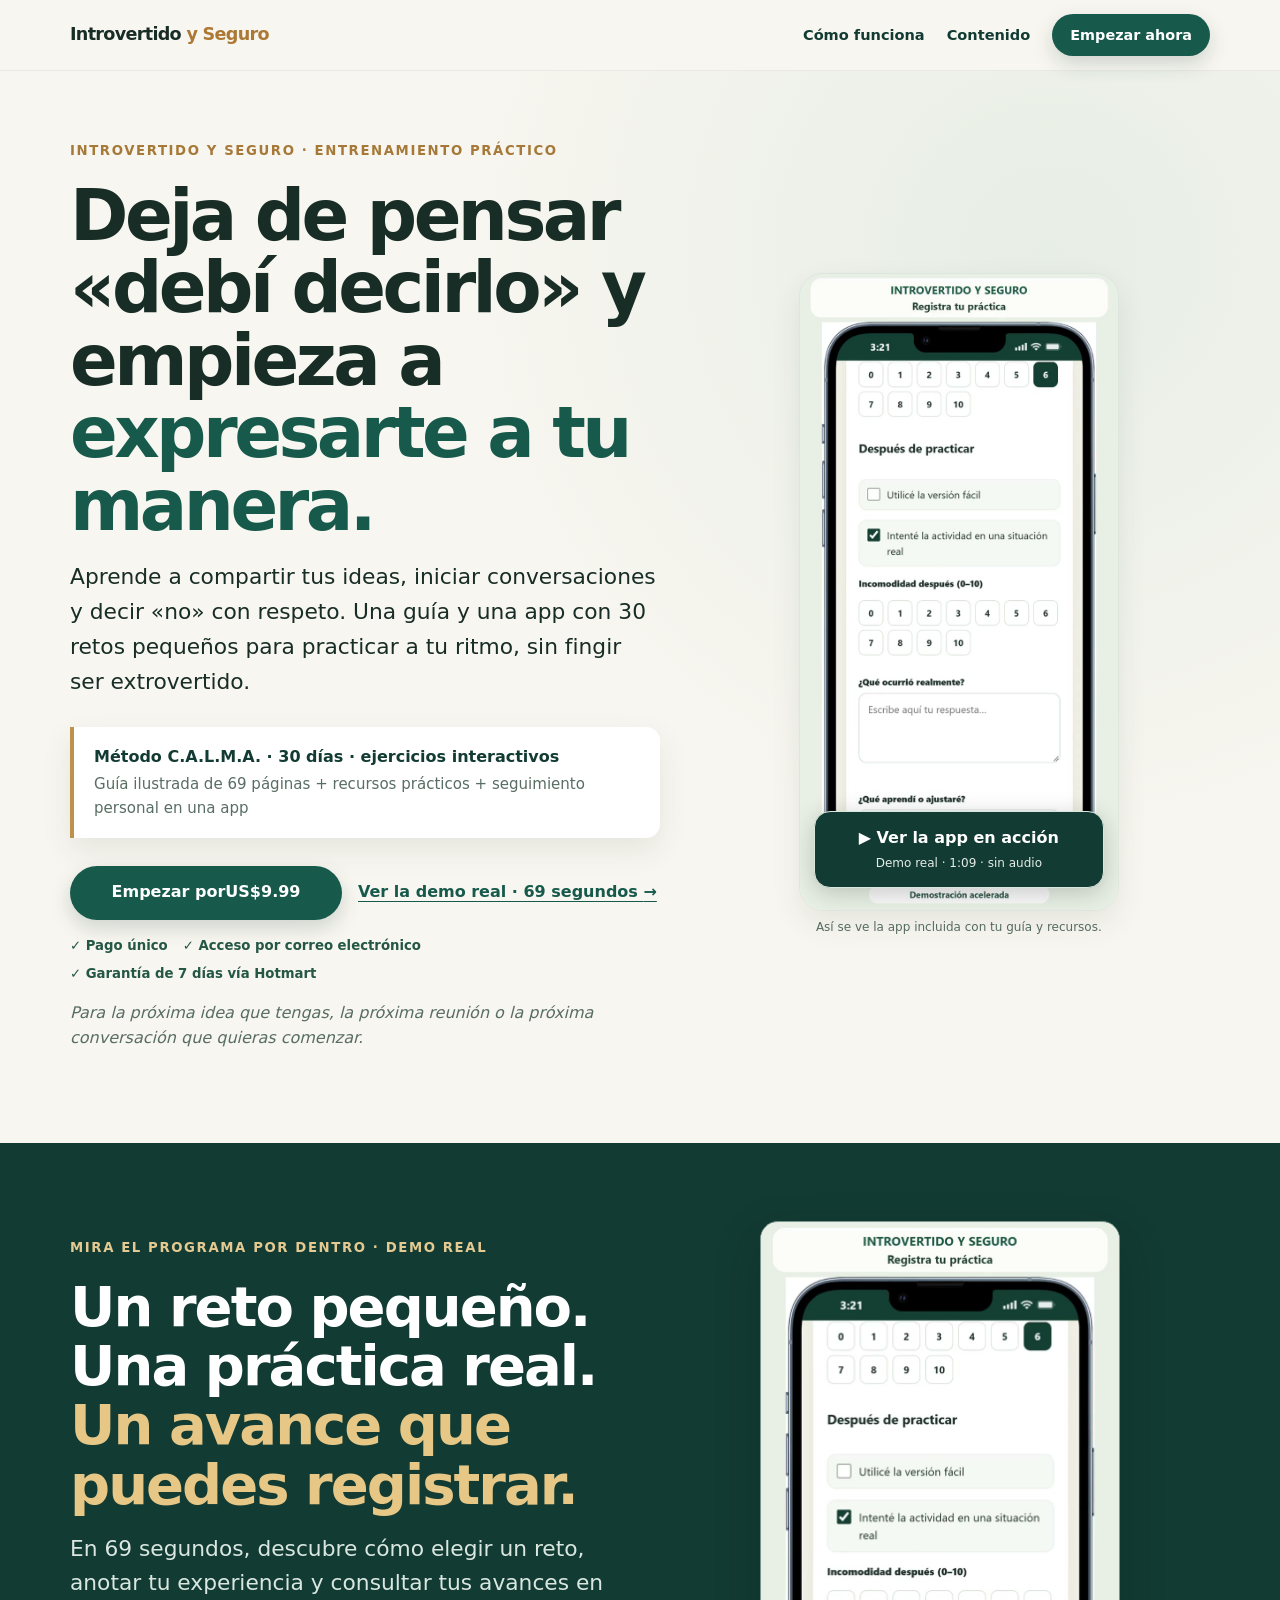
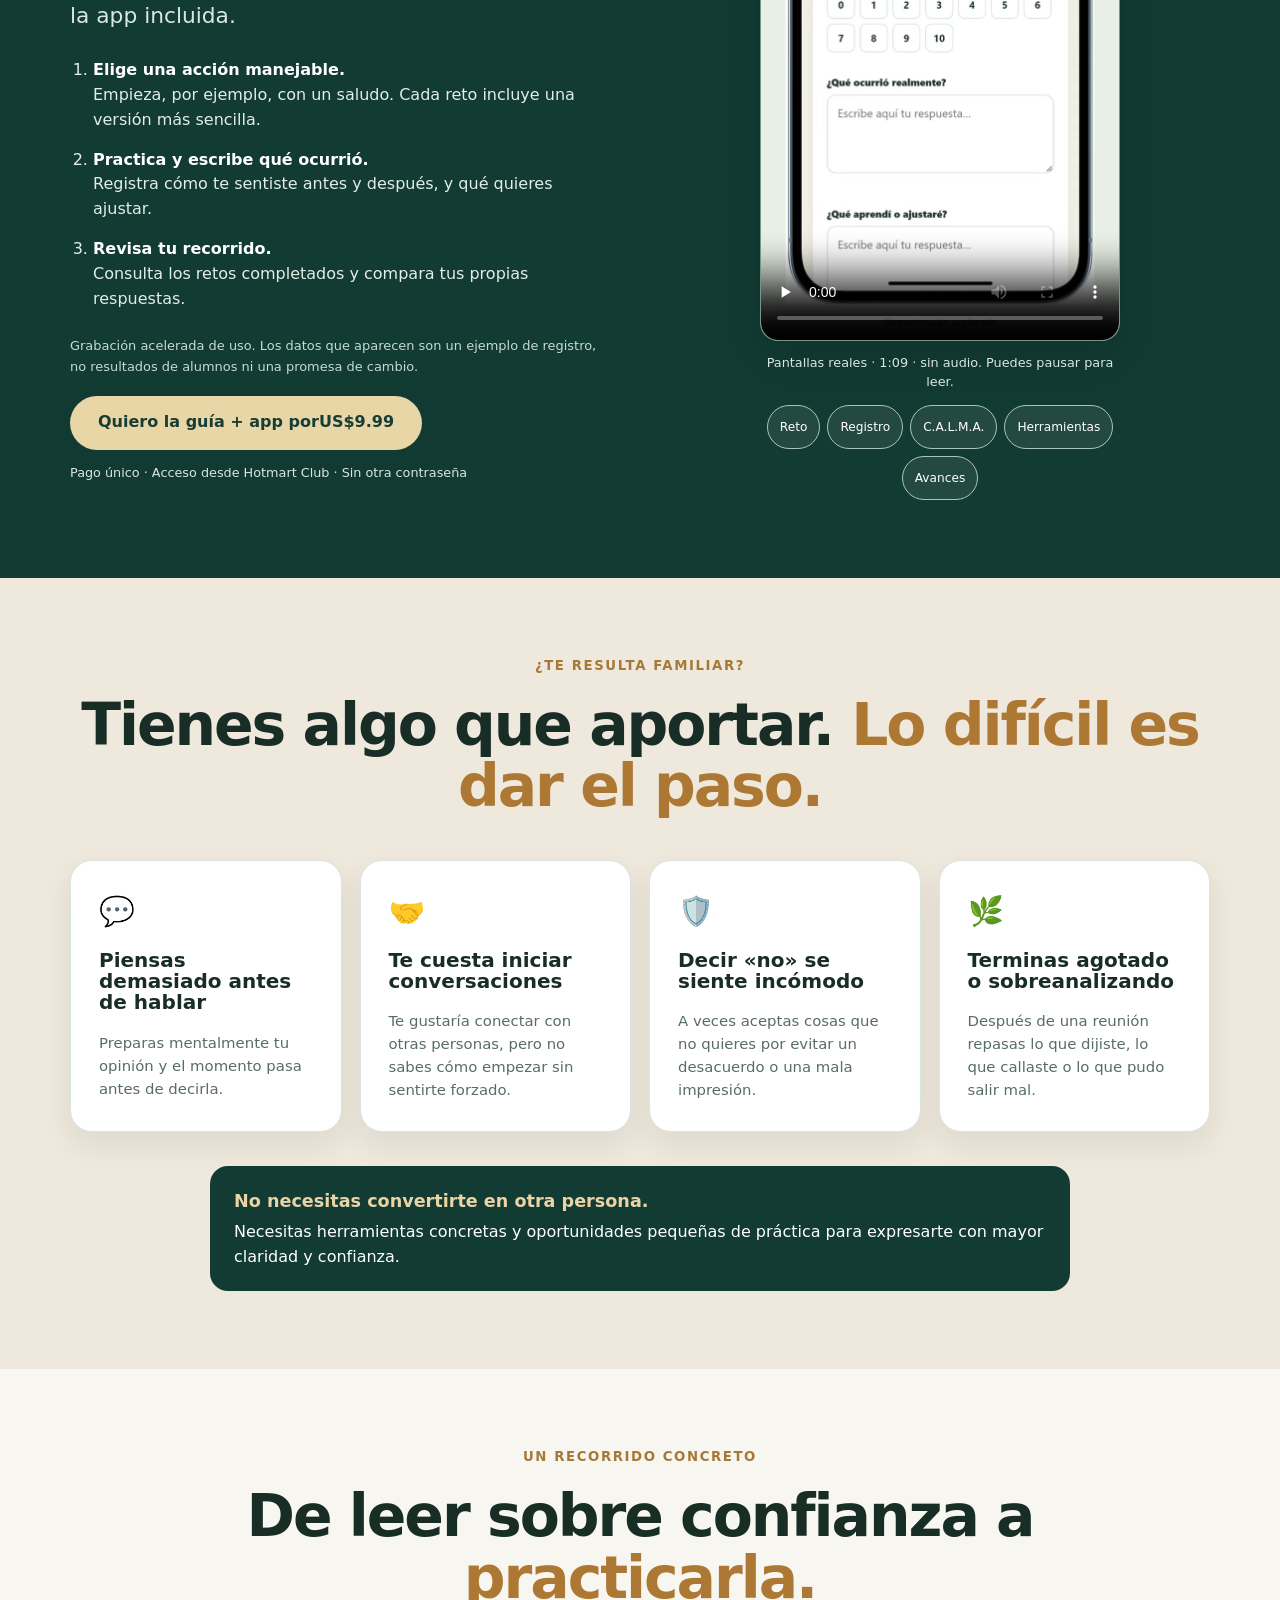
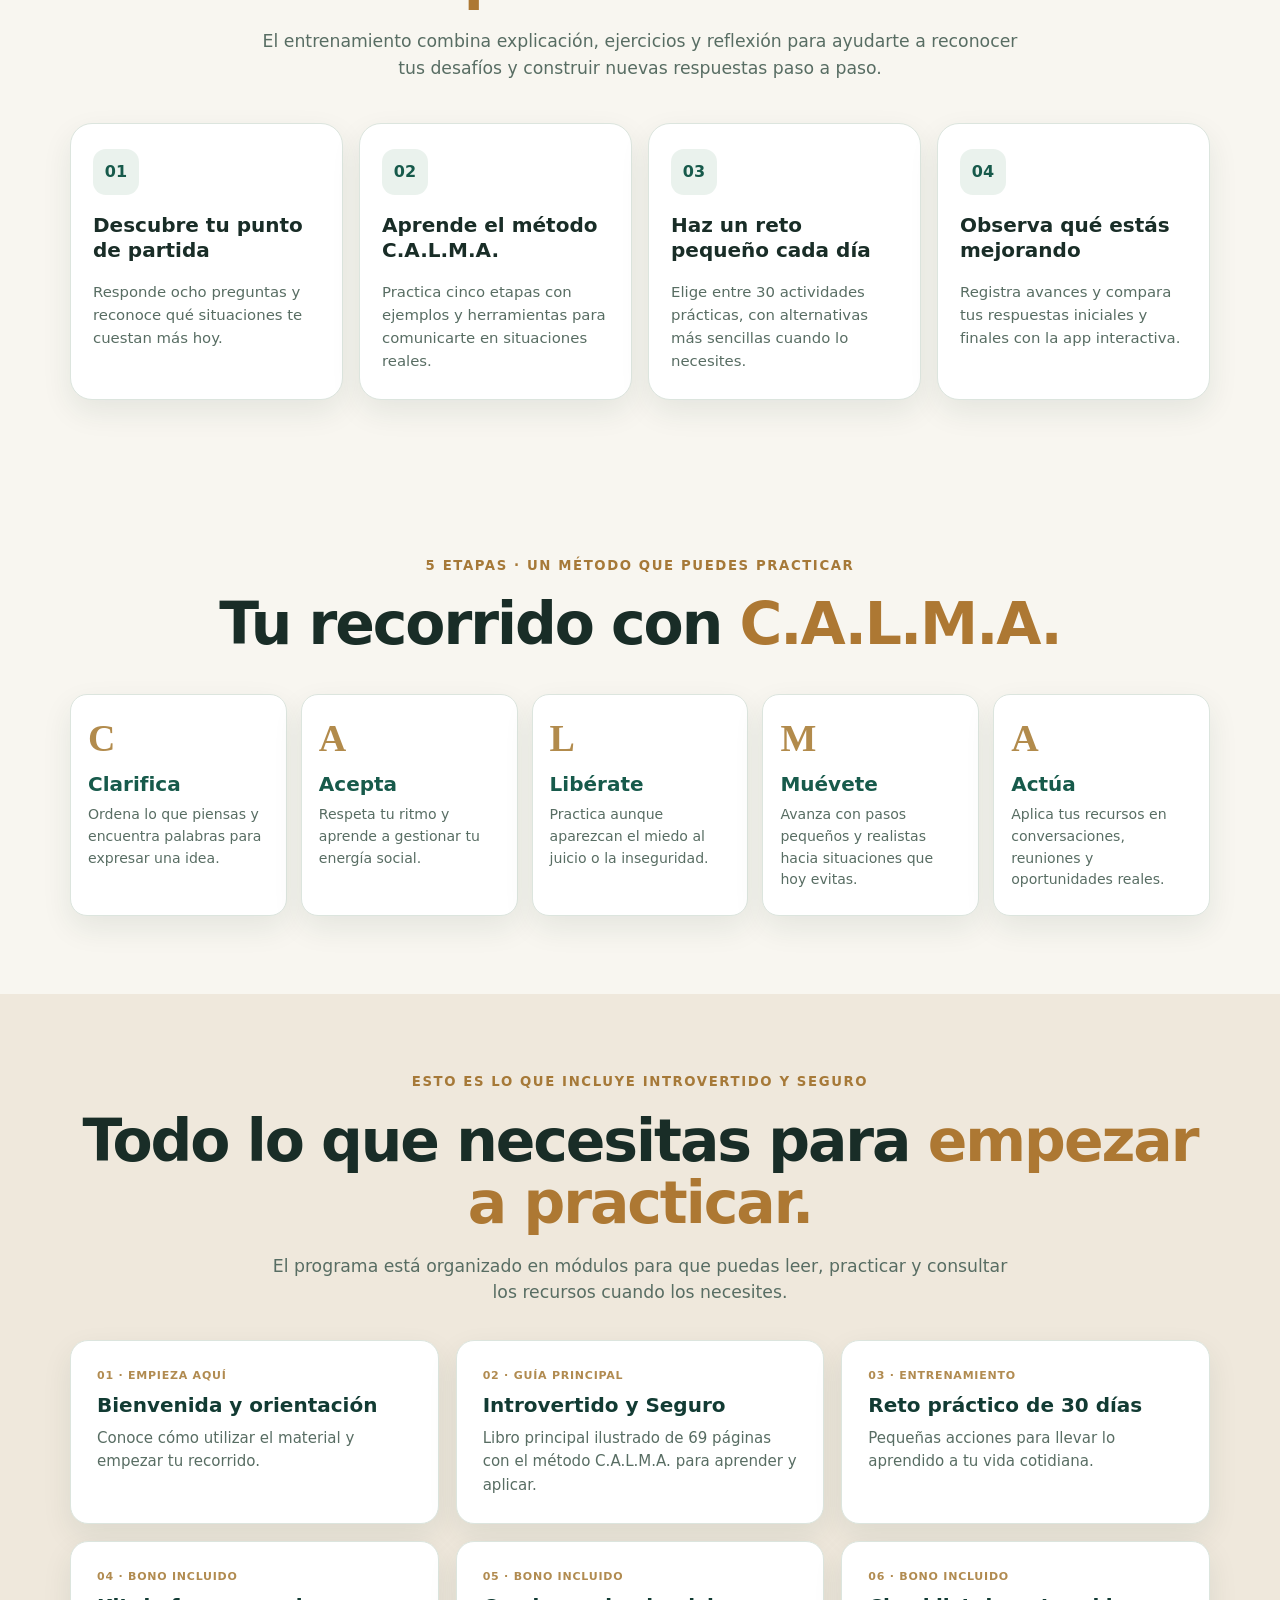
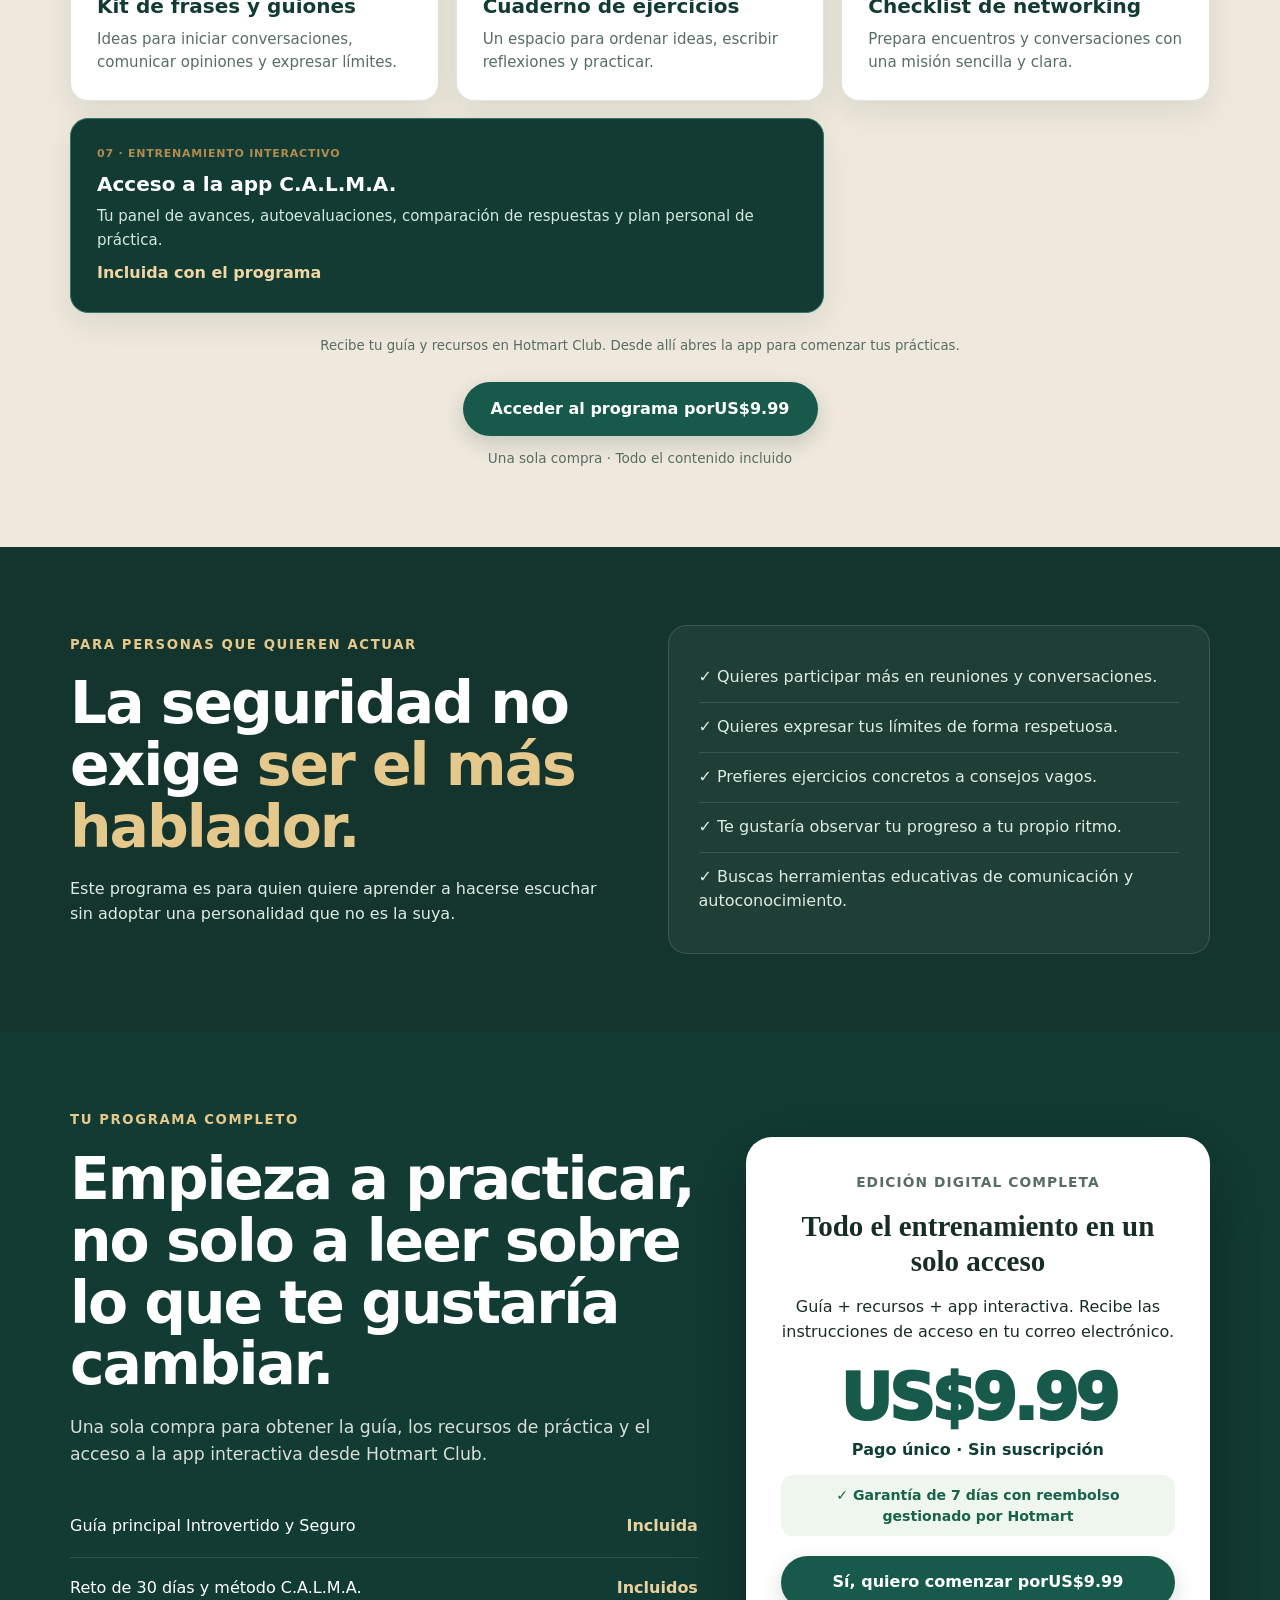
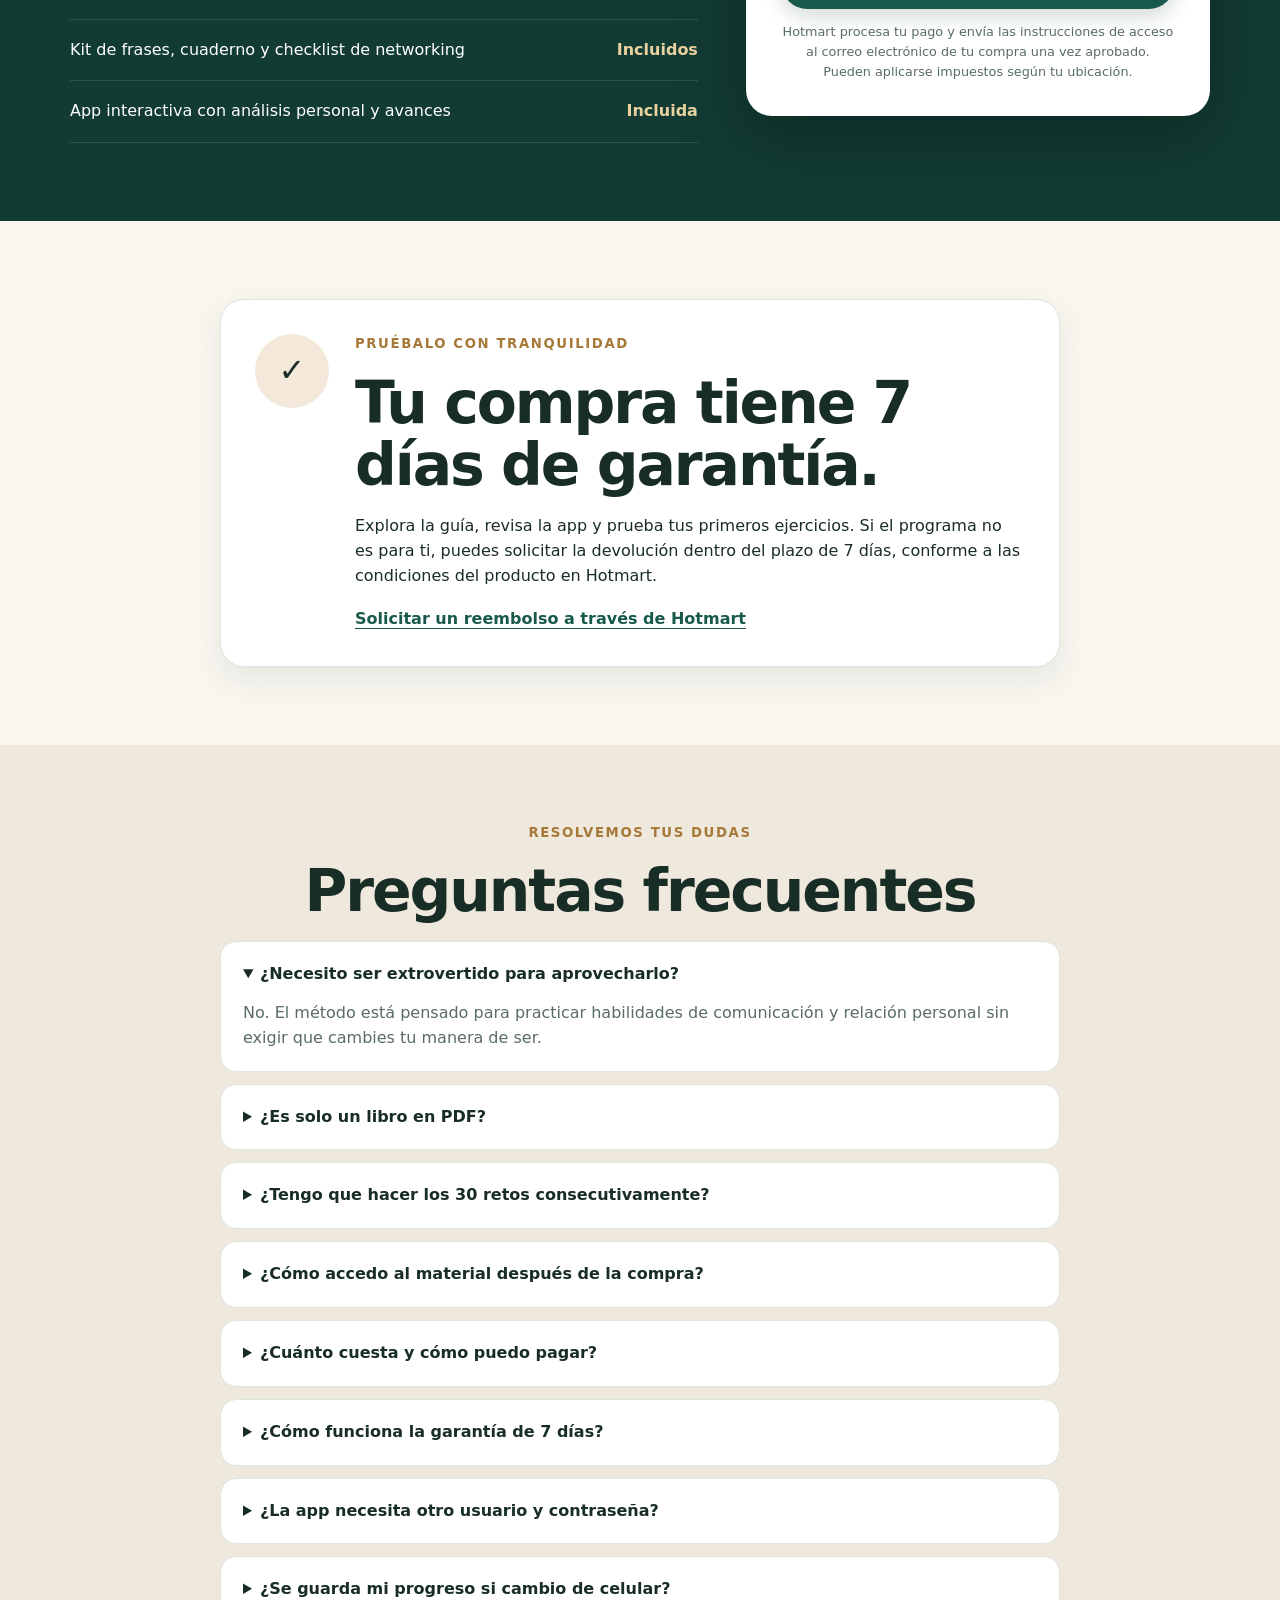
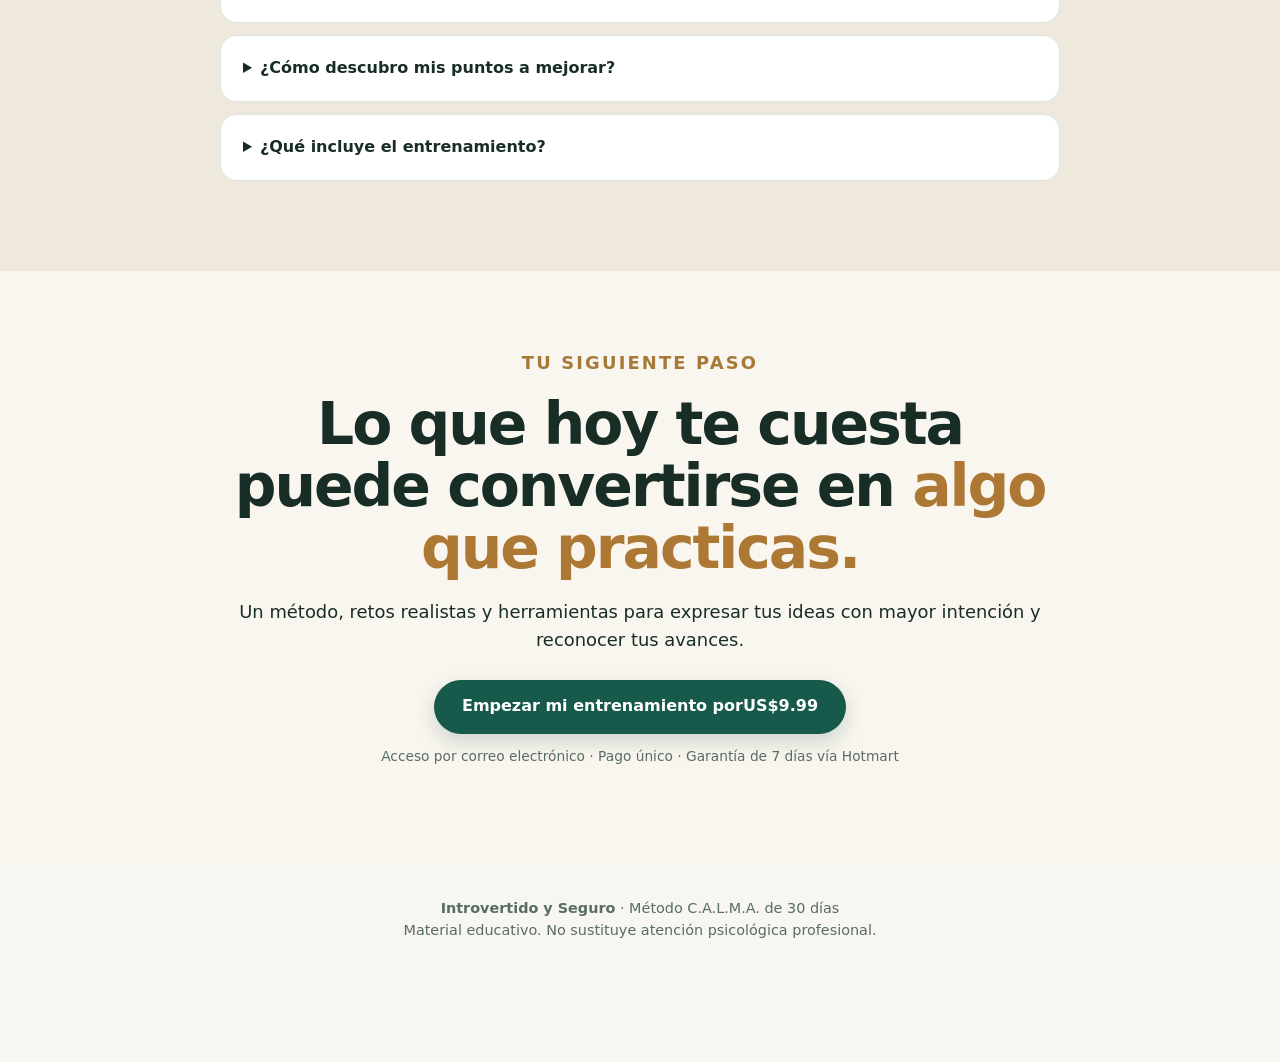
==== index.html @ 78a434de "feat: display localized indicative prices across offer and mobile CTAs" ====
<!doctype html>
<html lang="es">
<head>
  <meta charset="utf-8">
  <meta name="viewport" content="width=device-width, initial-scale=1">
  <meta name="theme-color" content="#123b33">
  <meta name="description" content="Introvertido y Seguro: Método C.A.L.M.A. de 30 días. Aprende a expresar tus ideas, poner límites y conectar a tu manera con guía, ejercicios y entrenamiento interactivo.">
  <meta property="og:type" content="website">
  <meta property="og:title" content="Introvertido y Seguro | Método C.A.L.M.A. de 30 Días">
  <meta property="og:description" content="30 días de pequeñas prácticas, una guía completa y una app para descubrir qué mejorar y seguir tus avances.">
  <title>Introvertido y Seguro | Método C.A.L.M.A. de 30 Días</title>
  <link rel="stylesheet" href="styles.css?v=demo-20261104">
</head>
<body>
  <header class="site-header">
    <div class="container header-inner">
      <a class="brand" href="#top" aria-label="Introvertido y Seguro, inicio">Introvertido <span>y Seguro</span></a>
      <nav class="header-links" aria-label="Navegación principal">
        <a class="nav-link" href="#como-funciona">Cómo funciona</a>
        <a class="nav-link" href="#contenido">Contenido</a>
        <a class="btn btn-small btn-hotmart" data-hotmart href="https://pay.hotmart.com/F108322703A?checkoutMode=10">Empezar ahora</a>
      </nav>
    </div>
  </header>

  <main id="top">
    <section class="hero section">
      <div class="container hero-grid">
        <div class="hero-copy">
          <p class="eyebrow">INTROVERTIDO Y SEGURO · ENTRENAMIENTO PRÁCTICO</p>
          <h1>Deja de pensar <em>«debí decirlo»</em> y empieza a <span>expresarte a tu manera.</span></h1>
          <p class="lead">Aprende a compartir tus ideas, iniciar conversaciones y decir «no» con respeto. Una guía y una app con 30 retos pequeños para practicar a tu ritmo, sin fingir ser extrovertido.</p>
          <div class="hero-proof" aria-label="Lo que incluye el entrenamiento">
            <strong>Método C.A.L.M.A. · 30 días · ejercicios interactivos</strong>
            <span>Guía ilustrada de 69 páginas + recursos prácticos + seguimiento personal en una app</span>
          </div>
          <div class="hero-cta-row">
            <a class="btn btn-hotmart" data-hotmart href="https://pay.hotmart.com/F108322703A?checkoutMode=10">Empezar por <span data-local-price>US$9.99</span></a>
            <a class="text-link" href="#app-interactiva">Ver la demo real · 69 segundos <span aria-hidden="true">→</span></a>
          </div>
          <div class="hero-trust" aria-label="Información de compra"><span>✓ Pago único</span><span>✓ Acceso por correo electrónico</span><span>✓ Garantía de 7 días vía Hotmart</span></div>
          <p class="microcopy">Para la próxima idea que tengas, la próxima reunión o la próxima conversación que quieras comenzar.</p>
        </div>
        <div class="hero-product">
          <a class="demo-cover" href="#app-interactiva" aria-label="Ver la demostración real de la app, 69 segundos">
            <img src="assets/demo-poster.jpg" width="720" height="1440" alt="Pantalla real de la app con un reto, registro de práctica y seguimiento" fetchpriority="high" decoding="async">
            <span class="demo-play">▶ Ver la app en acción <small>Demo real · 1:09 · sin audio</small></span>
          </a>
          <p class="visual-caption">Así se ve la app incluida con tu guía y recursos.</p>
        </div>
      </div>
    </section>

    <section class="section app-feature-section" id="app-interactiva" aria-labelledby="demo-heading">
      <div class="container app-feature-grid">
        <div class="demo-copy">
          <p class="eyebrow">MIRA EL PROGRAMA POR DENTRO · DEMO REAL</p>
          <h2 id="demo-heading">Un reto pequeño. Una práctica real. <span class="accent-text">Un avance que puedes registrar.</span></h2>
          <p class="lead">En 69 segundos, descubre cómo elegir un reto, anotar tu experiencia y consultar tus avances en la app incluida.</p>
          <ol class="demo-steps">
            <li><strong>Elige una acción manejable.</strong> Empieza, por ejemplo, con un saludo. Cada reto incluye una versión más sencilla.</li>
            <li><strong>Practica y escribe qué ocurrió.</strong> Registra cómo te sentiste antes y después, y qué quieres ajustar.</li>
            <li><strong>Revisa tu recorrido.</strong> Consulta los retos completados y compara tus propias respuestas.</li>
          </ol>
          <p class="demo-disclosure">Grabación acelerada de uso. Los datos que aparecen son un ejemplo de registro, no resultados de alumnos ni una promesa de cambio.</p>
          <a class="btn btn-secondary-light btn-hotmart" data-hotmart href="https://pay.hotmart.com/F108322703A?checkoutMode=10">Quiero la guía + app por <span data-local-price>US$9.99</span></a>
          <p class="demo-access">Pago único · Acceso desde Hotmart Club · Sin otra contraseña</p>
        </div>
        <figure class="demo-player">
          <video id="app-demo" controls playsinline preload="none" poster="assets/demo-poster.jpg" width="720" height="1440" aria-label="Demostración de uso de Introvertido y Seguro" aria-describedby="demo-caption">
            <source src="assets/introvertido-seguro-demo.mp4" type="video/mp4">
            Tu navegador no reproduce este video. <a href="assets/introvertido-seguro-demo.mp4">Descargar la demo en MP4</a>.
          </video>
          <figcaption id="demo-caption">Pantallas reales · 1:09 · sin audio. Puedes pausar para leer.</figcaption>
          <div class="demo-chapters" aria-label="Ir a una parte de la demostración" hidden>
            <button type="button" data-demo-time="0">Reto</button>
            <button type="button" data-demo-time="7.5">Registro</button>
            <button type="button" data-demo-time="34.125">C.A.L.M.A.</button>
            <button type="button" data-demo-time="44.125">Herramientas</button>
            <button type="button" data-demo-time="54.125">Avances</button>
          </div>
        </figure>
      </div>
    </section>

    <section class="section section-muted" id="problema">
      <div class="container">
        <p class="eyebrow center">¿Te resulta familiar?</p>
        <h2 class="center">Tienes algo que aportar. <span class="accent-text">Lo difícil es dar el paso.</span></h2>
        <div class="benefit-grid">
          <article class="card benefit-card"><div class="icon" aria-hidden="true">💬</div><h3>Piensas demasiado antes de hablar</h3><p>Preparas mentalmente tu opinión y el momento pasa antes de decirla.</p></article>
          <article class="card benefit-card"><div class="icon" aria-hidden="true">🤝</div><h3>Te cuesta iniciar conversaciones</h3><p>Te gustaría conectar con otras personas, pero no sabes cómo empezar sin sentirte forzado.</p></article>
          <article class="card benefit-card"><div class="icon" aria-hidden="true">🛡️</div><h3>Decir «no» se siente incómodo</h3><p>A veces aceptas cosas que no quieres por evitar un desacuerdo o una mala impresión.</p></article>
          <article class="card benefit-card"><div class="icon" aria-hidden="true">🌿</div><h3>Terminas agotado o sobreanalizando</h3><p>Después de una reunión repasas lo que dijiste, lo que callaste o lo que pudo salir mal.</p></article>
        </div>
        <div class="pain-callout"><strong>No necesitas convertirte en otra persona.</strong><span>Necesitas herramientas concretas y oportunidades pequeñas de práctica para expresarte con mayor claridad y confianza.</span></div>
      </div>
    </section>

    <section class="section" id="como-funciona">
      <div class="container">
        <p class="eyebrow center">Un recorrido concreto</p>
        <h2 class="center">De leer sobre confianza a <span class="accent-text">practicarla.</span></h2>
        <p class="section-intro">El entrenamiento combina explicación, ejercicios y reflexión para ayudarte a reconocer tus desafíos y construir nuevas respuestas paso a paso.</p>
        <div class="steps-grid">
          <article class="card step-card"><span class="step-bubble">01</span><h3>Descubre tu punto de partida</h3><p>Responde ocho preguntas y reconoce qué situaciones te cuestan más hoy.</p></article>
          <article class="card step-card"><span class="step-bubble">02</span><h3>Aprende el método C.A.L.M.A.</h3><p>Practica cinco etapas con ejemplos y herramientas para comunicarte en situaciones reales.</p></article>
          <article class="card step-card"><span class="step-bubble">03</span><h3>Haz un reto pequeño cada día</h3><p>Elige entre 30 actividades prácticas, con alternativas más sencillas cuando lo necesites.</p></article>
          <article class="card step-card"><span class="step-bubble">04</span><h3>Observa qué estás mejorando</h3><p>Registra avances y compara tus respuestas iniciales y finales con la app interactiva.</p></article>
        </div>
      </div>
    </section>


    <section class="section" id="metodo">
      <div class="container">
        <p class="eyebrow center">5 etapas · un método que puedes practicar</p>
        <h2 class="center">Tu recorrido con <span class="accent-text">C.A.L.M.A.</span></h2>
        <div class="calma-grid">
          <article><span>C</span><h3>Clarifica</h3><p>Ordena lo que piensas y encuentra palabras para expresar una idea.</p></article>
          <article><span>A</span><h3>Acepta</h3><p>Respeta tu ritmo y aprende a gestionar tu energía social.</p></article>
          <article><span>L</span><h3>Libérate</h3><p>Practica aunque aparezcan el miedo al juicio o la inseguridad.</p></article>
          <article><span>M</span><h3>Muévete</h3><p>Avanza con pasos pequeños y realistas hacia situaciones que hoy evitas.</p></article>
          <article><span>A</span><h3>Actúa</h3><p>Aplica tus recursos en conversaciones, reuniones y oportunidades reales.</p></article>
        </div>
      </div>
    </section>

    <section class="section section-muted" id="contenido">
      <div class="container">
        <p class="eyebrow center">ESTO ES LO QUE INCLUYE INTROVERTIDO Y SEGURO</p>
        <h2 class="center">Todo lo que necesitas para <span class="accent-text">empezar a practicar.</span></h2>
        <p class="section-intro">El programa está organizado en módulos para que puedas leer, practicar y consultar los recursos cuando los necesites.</p>
        <div class="modules-grid">
          <article class="module-card"><span>01 · EMPIEZA AQUÍ</span><h3>Bienvenida y orientación</h3><p>Conoce cómo utilizar el material y empezar tu recorrido.</p></article>
          <article class="module-card"><span>02 · GUÍA PRINCIPAL</span><h3>Introvertido y Seguro</h3><p>Libro principal ilustrado de 69 páginas con el método C.A.L.M.A. para aprender y aplicar.</p></article>
          <article class="module-card"><span>03 · ENTRENAMIENTO</span><h3>Reto práctico de 30 días</h3><p>Pequeñas acciones para llevar lo aprendido a tu vida cotidiana.</p></article>
          <article class="module-card"><span>04 · BONO INCLUIDO</span><h3>Kit de frases y guiones</h3><p>Ideas para iniciar conversaciones, comunicar opiniones y expresar límites.</p></article>
          <article class="module-card"><span>05 · BONO INCLUIDO</span><h3>Cuaderno de ejercicios</h3><p>Un espacio para ordenar ideas, escribir reflexiones y practicar.</p></article>
          <article class="module-card"><span>06 · BONO INCLUIDO</span><h3>Checklist de networking</h3><p>Prepara encuentros y conversaciones con una misión sencilla y clara.</p></article>
          <article class="module-card module-featured"><span>07 · ENTRENAMIENTO INTERACTIVO</span><h3>Acceso a la app C.A.L.M.A.</h3><p>Tu panel de avances, autoevaluaciones, comparación de respuestas y plan personal de práctica.</p><strong>Incluida con el programa</strong></article>
        </div>
        <p class="program-note">Recibe tu guía y recursos en Hotmart Club. Desde allí abres la app para comenzar tus prácticas.</p>
        <div class="center modules-cta"><a class="btn btn-hotmart" data-hotmart href="https://pay.hotmart.com/F108322703A?checkoutMode=10">Acceder al programa por <span data-local-price>US$9.99</span></a><p class="muted">Una sola compra · Todo el contenido incluido</p></div>
      </div>
    </section>

    <section class="section section-dark" id="para-quien">
      <div class="container two-column">
        <div><p class="eyebrow">PARA PERSONAS QUE QUIEREN ACTUAR</p><h2>La seguridad no exige <span>ser el más hablador.</span></h2><p>Este programa es para quien quiere aprender a hacerse escuchar sin adoptar una personalidad que no es la suya.</p></div>
        <div class="dark-feature-list">
          <p>✓ Quieres participar más en reuniones y conversaciones.</p>
          <p>✓ Quieres expresar tus límites de forma respetuosa.</p>
          <p>✓ Prefieres ejercicios concretos a consejos vagos.</p>
          <p>✓ Te gustaría observar tu progreso a tu propio ritmo.</p>
          <p>✓ Buscas herramientas educativas de comunicación y autoconocimiento.</p>
        </div>
      </div>
    </section>

    <section class="section offer-section" id="oferta">
      <div class="container offer-grid">
        <div>
          <p class="eyebrow">TU PROGRAMA COMPLETO</p>
          <h2>Empieza a practicar, no solo a leer sobre lo que te gustaría cambiar.</h2>
          <p class="offer-lead">Una sola compra para obtener la guía, los recursos de práctica y el acceso a la app interactiva desde Hotmart Club.</p>
          <ul class="offer-list">
            <li><span>Guía principal Introvertido y Seguro</span><strong>Incluida</strong></li>
            <li><span>Reto de 30 días y método C.A.L.M.A.</span><strong>Incluidos</strong></li>
            <li><span>Kit de frases, cuaderno y checklist de networking</span><strong>Incluidos</strong></li>
            <li><span>App interactiva con análisis personal y avances</span><strong>Incluida</strong></li>
          </ul>
        </div>
        <aside class="price-card">
          <span class="price-label">EDICIÓN DIGITAL COMPLETA</span>
          <h3 class="checkout-heading">Todo el entrenamiento en un solo acceso</h3>
          <p>Guía + recursos + app interactiva. Recibe las instrucciones de acceso en tu correo electrónico.</p>
          <div class="price" aria-label="Precio base: 9 dólares con 99 centavos"><span data-local-price>US$9.99</span></div>
          <p class="currency-note" id="localized-price-note" hidden>Conversión orientativa: el precio final, la moneda de cobro y posibles impuestos se confirman en Hotmart. <a href="https://www.exchangerate-api.com" rel="noopener noreferrer" target="_blank">Tipos de cambio</a>.</p>
          <p class="offer-payment">Pago único · Sin suscripción</p><p class="offer-guarantee">✓ Garantía de 7 días con reembolso gestionado por Hotmart</p>
          <a class="btn btn-hotmart" data-hotmart href="https://pay.hotmart.com/F108322703A?checkoutMode=10">Sí, quiero comenzar por <span data-local-price>US$9.99</span></a>
          <small>Hotmart procesa tu pago y envía las instrucciones de acceso al correo electrónico de tu compra una vez aprobado. Pueden aplicarse impuestos según tu ubicación.</small>
        </aside>
      </div>
    </section>

    <section class="section guarantee-section" id="garantia">
      <div class="container narrow guarantee-panel">
        <div class="guarantee-icon" aria-hidden="true">✓</div>
        <div><p class="eyebrow">PRUÉBALO CON TRANQUILIDAD</p><h2>Tu compra tiene 7 días de garantía.</h2>
          <p>Explora la guía, revisa la app y prueba tus primeros ejercicios. Si el programa no es para ti, puedes solicitar la devolución dentro del plazo de 7 días, conforme a las condiciones del producto en Hotmart.</p>
          <a class="text-link" href="https://refund.hotmart.com/" target="_blank" rel="noopener noreferrer">Solicitar un reembolso a través de Hotmart</a>
        </div>
      </div>
    </section>

    <section class="section section-muted" id="faq">
      <div class="container narrow">
        <p class="eyebrow center">Resolvemos tus dudas</p>
        <h2 class="center">Preguntas frecuentes</h2>
        <div class="faq">
          <details open><summary>¿Necesito ser extrovertido para aprovecharlo?</summary><p>No. El método está pensado para practicar habilidades de comunicación y relación personal sin exigir que cambies tu manera de ser.</p></details>
          <details><summary>¿Es solo un libro en PDF?</summary><p>No. Además de la guía hay actividades, recursos y una app donde puedes responder preguntas, completar retos, ver tu porcentaje de progreso y comparar evaluaciones.</p></details>
          <details><summary>¿Tengo que hacer los 30 retos consecutivamente?</summary><p>No. Puedes hacerlos a tu ritmo, regresar a un día anterior y escoger versiones más fáciles de las prácticas.</p></details>
          <details><summary>¿Cómo accedo al material después de la compra?</summary><p>Una vez aprobado el pago, Hotmart envía al correo electrónico que registraste las instrucciones para acceder al contenido. Revisa también la carpeta de spam si no encuentras el mensaje. La app está incluida como recurso del programa.</p></details>
          <details><summary>¿Cuánto cuesta y cómo puedo pagar?</summary><p>El precio base mostrado en el checkout oficial es US$9.99, pago único. Hotmart indica los métodos de pago disponibles y los impuestos que correspondan según tu ubicación.</p></details>
          <details><summary>¿Cómo funciona la garantía de 7 días?</summary><p>Dispones de 7 días desde la aprobación de la compra para solicitar un reembolso, de acuerdo con las condiciones de garantía configuradas para el producto. La solicitud se gestiona a través de Hotmart en <a href="https://refund.hotmart.com/" target="_blank" rel="noopener noreferrer">su plataforma de reembolsos</a>.</p></details>
          <details><summary>¿La app necesita otro usuario y contraseña?</summary><p>No. Una vez que ingresas a Hotmart Club, abres el enlace de la app como recurso del curso, sin registrarte nuevamente. Puedes usarla desde el navegador de tu celular o computadora.</p></details>
          <details><summary>¿Se guarda mi progreso si cambio de celular?</summary><p>Los avances se guardan en el navegador en que uses la app. No se sincronizan automáticamente entre dispositivos; puedes exportar un respaldo desde «Mis avances» e importarlo en otro navegador.</p></details>
          <details><summary>¿Cómo descubro mis puntos a mejorar?</summary><p>La app usa ocho preguntas educativas de autoevaluación para señalar situaciones que reportas con mayor frecuencia y sugerirte ejercicios relacionados. No es un diagnóstico psicológico.</p></details>
          <details><summary>¿Qué incluye el entrenamiento?</summary><p>La guía principal, el reto de 30 días, el kit de frases y guiones, el cuaderno de ejercicios, el checklist de networking, la bienvenida y el acceso a la app C.A.L.M.A.</p></details>
        </div>
      </div>
    </section>

    <section class="section final-section" id="resumen">
      <div class="container narrow center">
        <p class="eyebrow">TU SIGUIENTE PASO</p>
        <h2>Lo que hoy te cuesta puede convertirse en <span class="accent-text">algo que practicas.</span></h2>
        <p>Un método, retos realistas y herramientas para expresar tus ideas con mayor intención y reconocer tus avances.</p>
        <a class="btn btn-hotmart" data-hotmart href="https://pay.hotmart.com/F108322703A?checkoutMode=10">Empezar mi entrenamiento por <span data-local-price>US$9.99</span></a>
        <p class="muted final-note">Acceso por correo electrónico · Pago único · Garantía de 7 días vía Hotmart</p>
      </div>
    </section>
  </main>

  <footer class="site-footer">
    <div class="container center"><strong>Introvertido y Seguro</strong> · Método C.A.L.M.A. de 30 días<br>Material educativo. No sustituye atención psicológica profesional.</div>
  </footer>

  <div class="mobile-offer" aria-label="Acceso rápido al contenido del programa">
    <div><strong data-local-price>US$9.99</strong><span>Pago único · C.A.L.M.A.</span></div>
    <a class="btn btn-small btn-hotmart" data-hotmart href="https://pay.hotmart.com/F108322703A?checkoutMode=10">Empezar ahora</a>
  </div>

  <noscript><img height="1" width="1" style="display:none" src="https://www.facebook.com/tr?id=3945503179000292&ev=PageView&noscript=1" alt=""></noscript>
  <script src="app.js?v=demo-20261104"></script>
  <script src="pricing.js?v=20261104"></script>
</body>
</html>
---- styles.css ----
:root {
  --bg: #f6f1e8;
  --surface: #ffffff;
  --ink: #182018;
  --muted: #687068;
  --brand: #bf6a2b;
  --brand-dark: #8f4418;
  --dark: #172018;
  --line: #ded8ce;
  --radius: 22px;
  --shadow: 0 14px 35px rgba(20, 28, 21, .09);
}

/* Real app demonstration: reserve space and keep native playback controls. */
.demo-cover{display:block;position:relative;width:min(100%,320px);border-radius:24px;overflow:hidden;box-shadow:var(--shadow);border:1px solid var(--line);text-decoration:none}
.demo-cover img{display:block;width:100%;height:auto}
.demo-play{position:absolute;inset:auto 14px 22px;background:#123b33;color:#fff;border:1px solid #d7e7dc;border-radius:16px;padding:14px 12px;text-align:center;font-weight:800;box-shadow:0 5px 24px #0003}
.demo-play small{display:block;font-size:.75rem;font-weight:500;margin-top:4px;color:#e4ede7}
.demo-player{margin:0;width:min(100%,360px);justify-self:center;min-width:0}
.demo-player video{display:block;width:100%;height:auto;aspect-ratio:1/2;background:#e9eee7;border:1px solid #77958a;border-radius:18px;box-shadow:0 18px 44px #061f1940}
.demo-player figcaption{font-size:.8rem;line-height:1.5;color:#d9e7e0;text-align:center;margin-top:12px}
.demo-steps{padding-left:23px;display:grid;gap:15px;color:#e3ede7;margin:25px 0}
.demo-steps strong{display:block;color:#fff}
.demo-disclosure{font-size:.81rem;line-height:1.6;color:#c5dbcf}
.demo-access{font-size:.8rem;color:#d9e7e0;margin:13px 0 0}
.demo-chapters{display:flex;gap:7px;justify-content:center;flex-wrap:wrap;margin-top:14px}
.demo-chapters[hidden]{display:none}
.demo-chapters button{font:inherit;font-size:.76rem;min-height:44px;padding:8px 12px;background:#ffffff12;color:#fff;border:1px solid #a8c5b9;border-radius:99px;cursor:pointer}
.demo-chapters button:hover{background:#ffffff26}
@media(max-width:760px){
 .hero-product .demo-cover{width:230px;max-width:100%}
 .app-feature-grid .demo-copy{display:contents}
 .app-feature-grid{row-gap:14px}
 .demo-copy>.eyebrow,.demo-copy>h2,.demo-copy>.lead{order:0;margin-bottom:0}
 .demo-player{width:min(100%,380px)}
 .app-feature-grid>.demo-player{order:1;margin:9px 0}
 .demo-copy>.demo-steps{order:2;margin:12px 0}
 .demo-copy>.demo-disclosure{order:3}
 .demo-copy>.btn{order:4}
 .demo-copy>.demo-access{order:5}
 .demo-copy .lead{font-size:1rem}
 .demo-steps{font-size:.94rem;gap:12px}
 .guarantee-panel{padding:24px 20px;gap:18px}
 .guarantee-panel h2{font-size:1.75rem}
 .guarantee-icon{width:48px;height:48px;font-size:1.5rem}
}
body.demo-playing .mobile-offer{opacity:0;visibility:hidden;pointer-events:none}
* { box-sizing: border-box; }
html { scroll-behavior: smooth; }
body { margin: 0; font-family: Inter, ui-sans-serif, system-ui, -apple-system, BlinkMacSystemFont, "Segoe UI", sans-serif; color: var(--ink); background: var(--bg); line-height: 1.55; }
a { color: inherit; }
.container { width: min(1140px, calc(100% - 36px)); margin-inline: auto; }
.narrow { width: min(840px, 100%); }
.section { padding: 78px 0; }
.section-muted { background: #efe8dc; }
.center { text-align: center; }
.muted { color: var(--muted); }
.eyebrow { color: var(--brand); text-transform: uppercase; letter-spacing: .12em; font-weight: 800; font-size: .83rem; }
h1, h2, h3 { line-height: 1.06; margin: 0 0 18px; }
h1 { font-size: clamp(2.8rem, 6.8vw, 5.8rem); letter-spacing: -.055em; }
h1 span { color: var(--brand); }
h2 { font-size: clamp(2rem, 4.7vw, 3.65rem); letter-spacing: -.035em; }
h3 { font-size: 1.25rem; }
p { margin: 0 0 18px; }
.site-header { position: sticky; top: 0; z-index: 30; background: rgba(246,241,232,.93); backdrop-filter: blur(14px); border-bottom: 1px solid rgba(0,0,0,.05); }
.header-inner { min-height: 70px; display: flex; align-items: center; justify-content: space-between; gap: 16px; }
.brand { text-decoration: none; font-weight: 900; letter-spacing: -.04em; }
.brand span { color: var(--brand); }
.btn { display: inline-flex; justify-content: center; align-items: center; min-height: 54px; padding: 0 28px; border-radius: 999px; background: var(--brand); color: #fff; text-decoration: none; font-weight: 850; box-shadow: 0 8px 25px rgba(191,106,43,.22); transition: transform .2s ease, background .2s ease; text-align: center; }
.btn:hover { transform: translateY(-2px); background: var(--brand-dark); }
.btn-small { min-height: 42px; padding: 0 18px; font-size: .9rem; }
.hero { padding-top: 86px; }
.hero-grid { display: grid; grid-template-columns: 1.12fr .88fr; align-items: center; gap: 68px; }
.lead { font-size: clamp(1.1rem, 2vw, 1.36rem); max-width: 760px; }
.hero-proof { display: grid; gap: 3px; padding: 18px 20px; border-left: 4px solid var(--brand); background: rgba(255,255,255,.58); border-radius: 0 14px 14px 0; margin: 28px 0; }
.hero-proof span { color: var(--muted); font-size: .94rem; }
.hero-cta-row { display: flex; flex-wrap: wrap; align-items: center; gap: 16px; }
.microcopy { margin-top: 16px; font-style: italic; color: var(--muted); }
.guarantee-inline { font-weight: 800; }
.hero-product { display: grid; justify-items: center; }
.book-mockup { width: min(370px, 90vw); aspect-ratio: 3/4; padding: 48px 34px; display: flex; flex-direction: column; justify-content: center; border-radius: 8px 20px 20px 8px; background: #f4e7d1; box-shadow: 16px 18px 0 #d2c0a6, var(--shadow); border: 1px solid #d8c7ad; text-align: center; transform: rotate(2deg); }
.book-mockup strong { font-size: clamp(2.2rem, 5vw, 4rem); letter-spacing: -.06em; line-height: .94; }
.book-mockup .accent { color: var(--brand); }
.book-mockup small { font-size: 1rem; font-weight: 700; margin: 36px 0; }
.book-kicker, .book-footer { font-size: .78rem; letter-spacing: .12em; font-weight: 800; }
.benefit-grid, .feature-grid, .bonus-grid, .testimonial-mini-grid { display: grid; gap: 18px; }
.benefit-grid { grid-template-columns: repeat(4, 1fr); margin-top: 42px; }
.feature-grid { grid-template-columns: repeat(3, 1fr); margin-top: 34px; }
.bonus-grid { grid-template-columns: repeat(3, 1fr); margin-top: 40px; }
.testimonial-mini-grid { grid-template-columns: repeat(3, 1fr); margin-top: 20px; }
.card, .bonus-card, .testimonial-mini-grid blockquote { background: var(--surface); border: 1px solid var(--line); border-radius: var(--radius); padding: 28px; box-shadow: var(--shadow); }
.benefit-card .icon { font-size: 1.8rem; margin-bottom: 16px; }
.tag { display: inline-block; margin-bottom: 14px; color: var(--brand); font-weight: 800; font-size: .78rem; text-transform: uppercase; letter-spacing: .09em; }
.pain-callout { margin: 34px auto 0; max-width: 860px; padding: 22px 24px; border-radius: 18px; background: var(--dark); color: #fff; display: grid; gap: 5px; }
.pain-callout strong { color: #efb081; font-size: 1.1rem; }
.social-proof-block { margin-top: 46px; }
.rating { text-align: center; color: #c48715; font-size: 1.05rem; font-weight: 900; }
.rating span { color: var(--ink); margin-left: 8px; }
.testimonial-mini-grid blockquote { margin: 0; font-weight: 700; }
.testimonial-mini-grid footer { margin-top: 14px; color: var(--muted); font-size: .86rem; font-weight: 500; }
.stats { display: grid; grid-template-columns: repeat(4,1fr); gap: 14px; margin-top: 42px; }
.stats > div { text-align: center; background: var(--dark); color: white; border-radius: 18px; padding: 24px; }
.stats strong { display: block; font-size: 2.5rem; color: #e6a06b; }
.stats span { font-size: .85rem; }
.offer-section { background: var(--dark); color: white; }
.offer-grid { display: grid; grid-template-columns: 1.15fr .85fr; gap: 48px; align-items: center; }
.offer-lead { color: #d8ded8; font-size: 1.08rem; }
.offer-list { list-style: none; padding: 0; margin: 28px 0 0; }
.offer-list li { display: flex; justify-content: space-between; gap: 18px; padding: 18px 0; border-bottom: 1px solid rgba(255,255,255,.12); }
.price-card { background: #fff; color: var(--ink); border-radius: 26px; padding: 34px; box-shadow: 0 20px 70px rgba(0,0,0,.28); text-align: center; }
.price-label { display: block; color: var(--muted); font-size: .86rem; font-weight: 800; text-transform: uppercase; letter-spacing: .08em; }
.old-price { text-decoration: line-through; color: var(--muted); font-size: 1.4rem; margin-top: 8px; }
.price { font-size: 5rem; line-height: 1; color: var(--brand); font-weight: 950; letter-spacing: -.08em; margin: 8px 0; }
.price-card .btn { width: 100%; margin: 18px 0 10px; }
.guarantee-section { background: #f9f6f0; }
.guarantee-panel { display: grid; grid-template-columns: auto 1fr; align-items: start; gap: 26px; padding: 34px; background: #fff; border: 1px solid var(--line); border-radius: 24px; box-shadow: var(--shadow); }
.guarantee-icon { width: 74px; height: 74px; display: grid; place-items: center; border-radius: 50%; background: #f3e8da; font-size: 2rem; }
.bonus-card { position: relative; overflow: hidden; }
.bonus-number { display: inline-block; color: var(--brand); font-size: .76rem; font-weight: 900; letter-spacing: .1em; margin-bottom: 14px; }
.bonus-card strong { color: var(--brand-dark); }
.value-section { background: #fff; }
.value-stack { margin: 34px 0; border: 1px solid var(--line); border-radius: 20px; overflow: hidden; background: #fff; box-shadow: var(--shadow); }
.value-stack > div { display: flex; justify-content: space-between; gap: 18px; padding: 18px 22px; border-bottom: 1px solid var(--line); }
.value-stack > div:last-child { border-bottom: 0; }
.value-total { background: var(--dark); color: #fff; font-size: 1.12rem; }
.value-total strong { color: #efb081; font-size: 1.35rem; }
.value-cta .btn { min-width: min(100%, 420px); }
.faq details { background: #fff; border: 1px solid var(--line); border-radius: 16px; padding: 20px 22px; margin-bottom: 12px; }
.faq summary { cursor: pointer; font-weight: 800; }
.faq details p { margin: 14px 0 0; color: var(--muted); }
.scarcity-section { background: #e8dfd1; }
.scarcity-section p { max-width: 760px; margin-inline: auto; }
.scarcity-section .btn { margin: 12px 0 18px; }
.site-footer { padding: 34px 0 100px; color: var(--muted); font-size: .9rem; }
.mobile-offer { display: none; }

@media (max-width: 980px) {
  .benefit-grid { grid-template-columns: repeat(2, 1fr); }
}

@media (max-width: 860px) {
  .section { padding: 58px 0; }
  .hero { padding-top: 52px; }
  .hero-grid, .offer-grid, .guarantee-panel { grid-template-columns: 1fr; }
  .hero-product { order: -1; }
  .feature-grid, .bonus-grid, .testimonial-mini-grid { grid-template-columns: 1fr; }
  .stats { grid-template-columns: repeat(2,1fr); }
  .header-inner .btn { display: none; }
  .hero-cta-row { align-items: flex-start; flex-direction: column; }
  .hero-cta-row .btn { width: 100%; }
  .mobile-offer { position: fixed; z-index: 50; left: 10px; right: 10px; bottom: 10px; display: flex; align-items: center; justify-content: space-between; gap: 12px; background: #fff; border: 1px solid var(--line); border-radius: 18px; padding: 10px 12px 10px 16px; box-shadow: 0 18px 45px rgba(0,0,0,.22); }
  .mobile-offer div { display: flex; flex-direction: column; line-height: 1.1; }
  .mobile-offer strong { font-size: 1.2rem; }
  .mobile-offer span { font-size: .72rem; color: var(--muted); }
}

@media (max-width: 620px) {
  .container { width: min(100% - 24px, 1140px); }
  .benefit-grid { grid-template-columns: 1fr; }
  .stats { grid-template-columns: 1fr 1fr; }
  .value-stack > div, .offer-list li { align-items: flex-start; flex-direction: column; gap: 5px; }
  .price { font-size: 4.4rem; }
  .book-mockup { width: min(315px, 86vw); }
}


/* ====================================================
   INTROVERTIDO Y SEGURO — COURSE + APP CRO REFRESH
   Visual direction: pine green / cream / warm gold.
   ==================================================== */
:root {
  --bg:#f8f6f0;
  --surface:#ffffff;
  --ink:#192d27;
  --muted:#586d63;
  --brand:#175a4b;
  --brand-dark:#103e34;
  --dark:#123b33;
  --line:#dce5de;
  --shadow:0 12px 30px rgba(18,59,51,.085);
}
body{background:var(--bg);}
:focus-visible{outline:3px solid #d2a24d;outline-offset:3px}
.site-header{background:rgba(248,246,240,.96);}
.site-header .brand{font-size:1.1rem;}
.site-header .brand span{color:#ad7833;}
.header-links{display:flex;align-items:center;gap:22px}
.header-links .nav-link{font-size:.91rem;color:var(--dark);font-weight:730;text-decoration:none}
.header-links .nav-link:hover{text-decoration:underline}
.btn{background:var(--brand);box-shadow:0 8px 20px rgba(18,59,51,.18);}
.btn:hover{background:var(--brand-dark);}
.btn:disabled,.btn[aria-disabled="true"]{cursor:not-allowed;opacity:.60;box-shadow:none;transform:none;background:#70887e;}
.btn:disabled:hover{background:#70887e;transform:none}
.eyebrow{color:#a67938;}
.accent-text{color:#ad7833;}
.hero{padding-top:70px;padding-bottom:74px;background:radial-gradient(circle at 82% 17%,#e7eee5 0,transparent 45%);}
.hero-grid{grid-template-columns:1.08fr .92fr;gap:48px}
.hero h1{font-size:clamp(2.55rem,5.5vw,5.25rem);letter-spacing:-.05em;line-height:1.03}
.hero h1 em{font-style:normal;position:relative;white-space:normal}
.hero h1 span{color:var(--brand)}
.hero .lead{max-width:615px;line-height:1.6}
.hero-proof{border-left:4px solid #bd924d;background:#fff;box-shadow:var(--shadow)}
.hero-proof strong{color:var(--dark)}
.hero-cta-row .btn{min-width:272px}
.text-link{color:var(--brand);font-weight:800;text-decoration:underline;text-underline-offset:4px}
.hero-product{position:relative}
.product-visual{display:grid;place-items:center;position:relative;width:100%;padding:14px 15px 55px}
.book-mockup{width:min(350px,84%);aspect-ratio:3/4;min-height:330px;background:linear-gradient(145deg,#183e35,#28695b);color:#fff;border:1px solid #5d937f;box-shadow:15px 16px 0 #b8cfc1,0 24px 54px #113b3333;transform:rotate(2deg)}
.book-mockup strong{font-size:clamp(1.9rem,3vw,3.1rem)}
.book-mockup .accent{color:#f0d49b}
.book-mockup small{margin:29px 0;color:#deeee6;font-size:.96rem}
.book-kicker,.book-footer{color:#efd8a7;font-size:.67rem}
.app-mini-card{position:absolute;bottom:5px;right:0;width:min(250px,66%);background:#fff;border:1px solid var(--line);box-shadow:0 12px 28px #102f2526;border-radius:16px;padding:16px;text-align:left;transform:rotate(-3deg)}
.app-mini-card>span{display:block;font-size:10px;font-weight:900;letter-spacing:.09em;color:#9e783b;margin-bottom:5px}
.app-mini-card>b{display:block;color:var(--dark);font-size:21px;font-family:Georgia,serif}
.app-mini-card>small{color:var(--muted);font-size:10px}
.app-mini-track{height:9px;background:#e7eee9;border-radius:10px;margin:12px 0 7px;overflow:hidden}
.app-mini-track i{display:block;width:32%;height:100%;background:#c39a59}
.visual-caption{text-align:center;font-size:.75rem;color:var(--muted);margin:7px 0 0}
.section-intro{max-width:760px;text-align:center;margin:8px auto 34px;color:var(--muted);font-size:1.08rem}
.benefit-grid{grid-template-columns:repeat(4,minmax(0,1fr))}
.benefit-card{border:1px solid var(--line)}
.benefit-card p{color:var(--muted);margin:0;font-size:.93rem}
.pain-callout{background:var(--dark)}
.pain-callout strong{color:#ead3a5}
.steps-grid{display:grid;grid-template-columns:repeat(4,minmax(0,1fr));gap:16px;margin:42px 0 0}
.step-card{padding:25px 22px}
.step-card h3{line-height:1.25}
.step-card p{color:var(--muted);font-size:.93rem;margin:0}
.step-bubble{display:grid;place-items:center;width:46px;height:46px;border-radius:13px;background:#eaf2ed;color:var(--brand);font-weight:900;margin-bottom:18px}
.app-feature-section{background:#123b33;color:white;overflow:hidden}
.app-feature-grid{display:grid;grid-template-columns:1fr 1fr;gap:60px;align-items:center}
.app-feature-section h2{font-size:clamp(2.2rem,4.6vw,3.5rem)}
.app-feature-section .lead{color:#d9e7e0}
.app-feature-section .eyebrow{color:#e4c990}
.app-feature-section .accent-text{color:#e7c786}
.check-list{list-style:none;margin:24px 0;padding:0;display:grid;gap:13px}
.check-list li{position:relative;padding-left:31px;color:#e3ede7}
.check-list li:before{content:"✓";position:absolute;left:0;top:0;background:#e7d5a6;color:#143b31;font-weight:900;width:22px;height:22px;border-radius:50%;text-align:center;line-height:22px;font-size:13px}
.privacy-inline{color:#bad3c9;font-size:.86rem;line-height:1.6}
.btn-secondary-light{background:#e9d6a7;color:#163e35}
.btn-secondary-light:hover{background:#f8e3af;color:#14352b}
.app-preview{background:#f9fbf8;border:1px solid #c4d8cc;border-radius:20px;color:var(--dark);overflow:hidden;box-shadow:0 24px 55px #071f1a55;max-width:520px;width:100%;justify-self:center}
.preview-top{display:flex;align-items:center;justify-content:space-between;gap:7px;background:#ebf2eb;padding:13px 17px;font-size:9px;font-weight:850;color:#496d5b;letter-spacing:.05em}
.preview-dot{width:12px;height:12px;background:#bc9654;border-radius:50%}
.preview-body{padding:26px}
.preview-kicker{font-size:.7rem;font-weight:900;color:#ae8446;letter-spacing:.10em;margin-bottom:10px}
.preview-body h3{font:700 clamp(23px,2.8vw,29px)/1.18 Georgia,serif;margin-bottom:22px;color:var(--dark)}
.preview-evaluations{display:grid;grid-template-columns:1fr auto 1fr;gap:12px;align-items:center;margin-bottom:22px}
.preview-evaluations>div{background:#edf4ef;padding:15px 10px;border-radius:13px;text-align:center;display:grid;gap:4px}
.preview-evaluations b{font-size:1.1rem}
.preview-evaluations small{font-size:.69rem;color:#60796c}
.preview-evaluations>span{color:#ae8446;font-size:22px}
.preview-skill{margin:12px 0;background:#edf1eb;padding:12px 13px;border-radius:9px}
.preview-skill span{display:block;font-size:12px;font-weight:750;margin-bottom:8px}
.preview-skill i{display:block;height:9px;border-radius:12px;background:#bc9855;position:relative}
.preview-skill:has(i)::after{content:"";display:block;height:0}
.preview-footer{display:flex;gap:12px;flex-wrap:wrap;margin-top:17px;color:#27634c;font-size:.79rem}
.preview-caption{font-size:.73rem;color:#718279;margin:0;padding:0 25px 18px;line-height:1.4}
.calma-grid{display:grid;grid-template-columns:repeat(5,minmax(0,1fr));gap:14px;margin-top:38px}
.calma-grid article{background:#fff;border:1px solid var(--line);box-shadow:var(--shadow);border-radius:17px;padding:24px 17px}
.calma-grid article>span{font:700 38px Georgia,serif;color:#b28b4c;line-height:1}
.calma-grid h3{margin:15px 0 9px;color:var(--brand)}
.calma-grid p{color:var(--muted);font-size:.88rem;margin:0}
.modules-grid{display:grid;grid-template-columns:repeat(3,minmax(0,1fr));gap:17px;margin:32px 0 18px}
.module-card{display:flex;flex-direction:column;gap:9px;min-width:0;background:#fff;padding:26px;border-radius:18px;border:1px solid var(--line);box-shadow:var(--shadow)}
.module-card>span{font-size:11px;letter-spacing:.07em;font-weight:900;color:#b18b50}
.module-card h3{margin:0;color:var(--dark);line-height:1.24}
.module-card p{margin:0;color:var(--muted);font-size:.94rem}
.module-featured{grid-column:span 2;background:#123b33;color:#fff;border-color:#2e7761;position:relative}
.module-featured h3{color:#fff}.module-featured p{color:#d6e8de}
.module-featured strong{color:#f1d6a5;margin-top:auto}
.program-note{text-align:center;font-size:.83rem;color:var(--muted);margin-top:23px}
.section-dark{background:#14352d;color:white}
.two-column{display:grid;grid-template-columns:1fr 1fr;gap:55px;align-items:center}
.section-dark .eyebrow{color:#e5c88c}
.section-dark h2 span{color:#e5c88c}
.section-dark p{color:#deece3}
.dark-feature-list{padding:27px 30px;background:#ffffff0c;border:1px solid #ffffff25;border-radius:19px}
.dark-feature-list p{border-bottom:1px solid #ffffff20;padding:12px 0;margin:0}
.dark-feature-list p:last-child{border:0}
.offer-section{background:var(--dark)}
.offer-section .eyebrow{color:#e5c88c}
.offer-list li{align-items:center}
.offer-list strong{color:#ead2a0}
.price-card{padding:35px}
.checkout-heading{font:700 29px/1.2 Georgia,serif;margin:16px 0}
.checkout-pending{background:#f4f1e7;color:#69572f;border-radius:13px;padding:16px;font-size:.9rem;font-weight:750;margin-top:22px}
.checkout-pending span{margin-right:5px}
.price-card .btn{min-height:53px;border:0;width:100%;font-family:inherit;margin:20px 0 13px}
.price-card small{display:block;color:var(--muted);font-size:.8rem}
.final-section{background:#f8f6ef}
.final-section p{font-size:1.12rem}
.final-section .btn{margin:8px 0 12px}
.final-note{font-size:.86rem!important}
.site-footer{padding-bottom:120px}
.mobile-offer strong{color:var(--dark)}
.mobile-offer .btn{white-space:nowrap}
@media(max-width:1020px){
  .calma-grid{grid-template-columns:repeat(3,minmax(0,1fr))}
  .steps-grid{grid-template-columns:repeat(2,minmax(0,1fr))}
  .modules-grid{grid-template-columns:repeat(2,minmax(0,1fr))}
  .benefit-grid{grid-template-columns:repeat(2,minmax(0,1fr))}
}
@media(max-width:860px){
  .hero{padding-top:34px}
  .hero-product{order:1}
  .hero-grid{gap:24px}
  .header-links .nav-link{display:none}
  .header-inner .btn{display:inline-flex}
  .app-feature-grid,.two-column{grid-template-columns:1fr;gap:33px}
  .app-preview{max-width:570px}
  .module-featured{grid-column:span 2}
}
@media(max-width:620px){
  .hero h1{font-size:clamp(2.28rem,9.7vw,3.25rem)}
  .hero-proof{margin:22px 0;padding:15px}
  .hero-cta-row .btn{width:100%}
  .product-visual{max-width:400px;margin:auto}
  .book-mockup{width:min(270px,74%);min-height:295px;padding:24px 18px}
  .book-mockup strong{font-size:2rem}
  .app-mini-card{width:60%;right:0}
  .steps-grid,.calma-grid,.modules-grid{grid-template-columns:1fr}
  .module-featured{grid-column:span 1}
  .calma-grid article{padding:19px}
  .app-feature-section{padding:55px 0}
  .app-preview .preview-body{padding:21px}
  .price-card{padding:25px 18px}
  .header-inner{gap:9px}
  .site-header .brand{font-size:.94rem;white-space:nowrap}
  .header-links .btn{font-size:.72rem;min-height:37px;padding:0 11px}
  .mobile-offer{padding:9px 11px}
  .mobile-offer strong{font-size:1rem}
  .site-footer{padding-bottom:105px}
}
@media(prefers-reduced-motion:reduce){
  html{scroll-behavior:auto}
  .btn{transition:none}
}

/* Precio confirmado e integración de checkout Hotmart */
.price-card .price{font-size:clamp(3.4rem,5vw,4.7rem);display:flex;justify-content:center;align-items:baseline;gap:6px;letter-spacing:-.055em;margin:22px 0 8px;line-height:1}
.price-card .price-currency{font-size:.36em;letter-spacing:0;font-weight:800}
.price-card .offer-payment{font-weight:800;color:var(--brand-dark);margin:0}
.modules-cta{margin-top:26px}
.modules-cta .btn{max-width:100%;min-width:min(100%,355px)}
.modules-cta p{font-size:.85rem;margin:12px 0 0}
@media(max-width:620px){
 .price-card .price{font-size:clamp(3.25rem,14vw,4.3rem)}
 .modules-cta .btn{min-width:0;width:100%}
}

/* Mobile first CRO polish — tested at narrow device widths. */
.hero-trust{
  display:flex;align-items:center;flex-wrap:wrap;gap:8px 15px;
  margin-top:16px;color:#255746;font-size:.83rem;font-weight:750;
}
.hero-trust span{display:inline-flex;align-items:center;gap:5px;}
html{scroll-padding-top:80px;}
body{overflow-x:clip;}
.site-header,.mobile-offer{isolation:isolate;}
.header-links .btn,.hero-cta-row .btn,.modules-cta .btn,.price-card .btn,.final-section .btn{
  -webkit-tap-highlight-color:transparent;
}
@media (max-width:760px){
  :root{--mobile-edge:16px;}
  html{scroll-padding-top:70px;scroll-padding-bottom:100px;}
  .container{width:calc(100% - (var(--mobile-edge) * 2));max-width:600px;}
  .header-inner{min-height:60px;gap:10px;}
  .site-header .brand{font-size:clamp(.96rem,4.15vw,1.2rem);white-space:normal;line-height:1.12;letter-spacing:-.025em;}
  .header-links{display:none;}
  .site-header{backdrop-filter:blur(8px);}
  .section{padding:46px 0;}
  .section-muted{background:#f0ede5;}
  .eyebrow{font-size:.73rem;letter-spacing:.105em;line-height:1.45;margin-bottom:10px;}
  h1,h2,h3{overflow-wrap:break-word;}
  h2{font-size:clamp(1.75rem,7.2vw,2.25rem);line-height:1.12;letter-spacing:-.035em;margin-bottom:16px;}
  h3{font-size:1.16rem;line-height:1.24;}
  p{line-height:1.57;}
  .hero{padding:26px 0 34px;}
  .hero-grid{grid-template-columns:minmax(0,1fr);gap:16px;}
  .hero-copy,.hero-product,.product-visual{min-width:0;}
  .hero h1{font-size:clamp(2.2rem,9.2vw,3.15rem);line-height:1.07;letter-spacing:-.049em;margin-bottom:14px;text-wrap:balance;}
  .hero .lead{font-size:1.06rem;line-height:1.5;margin-bottom:16px;}
  .hero-proof{margin:16px 0;padding:12px 14px;gap:3px;border-left-width:3px;box-shadow:none;}
  .hero-proof strong{font-size:.88rem;line-height:1.38;}
  .hero-proof span{font-size:.83rem;line-height:1.45;}
  .hero-cta-row{gap:11px;align-items:stretch;}
  .hero-cta-row .btn{min-width:0;width:100%;min-height:54px;padding:12px 16px;font-size:1rem;}
  .hero-cta-row .text-link{font-size:.88rem;text-align:center;padding:8px 0;}
  .hero-trust{margin-top:8px;gap:5px 11px;font-size:.72rem;line-height:1.45;}
  .hero .microcopy{font-size:.82rem;line-height:1.42;margin:13px 0 0;}
  .hero-product{order:1;margin-top:10px;}
  .product-visual{max-width:370px;margin-inline:auto;padding:0 5px 28px;}
  .book-mockup{width:min(218px,67%);min-height:238px;aspect-ratio:3/3.75;padding:23px 15px;box-shadow:9px 10px 0 #b8cfc1,0 13px 30px #113b3324;border-radius:5px 13px 13px 5px;}
  .book-mockup strong{font-size:clamp(1.7rem,7.5vw,2.1rem);}
  .book-mockup small{font-size:.74rem;margin:18px 0;line-height:1.45;}
  .book-kicker,.book-footer{font-size:.53rem;letter-spacing:.08em;}
  .app-mini-card{width:min(190px,57%);bottom:0;right:3px;padding:12px;border-radius:12px;box-shadow:0 8px 18px #102f2527;}
  .app-mini-card>b{font-size:1.12rem;}
  .app-mini-card>span{font-size:.55rem;}
  .app-mini-card>small{font-size:.6rem;}
  .app-mini-track{margin:9px 0 5px;}
  .visual-caption{font-size:.7rem;margin-top:8px;}
  .section-intro{font-size:.96rem;line-height:1.55;margin:6px auto 24px;}
  .benefit-grid{display:grid;grid-template-columns:minmax(0,1fr);gap:11px;margin-top:23px;}
  .benefit-card{display:grid;grid-template-columns:38px minmax(0,1fr);align-items:start;column-gap:12px;row-gap:5px;padding:18px 16px;border-radius:15px;box-shadow:0 5px 15px rgba(18,59,51,.04);}
  .benefit-card .icon{grid-row:span 2;font-size:1.55rem;line-height:1.2;margin:2px 0 0;}
  .benefit-card h3{grid-column:2;margin:0;font-size:1.05rem;line-height:1.3;}
  .benefit-card p{grid-column:2;margin:0;font-size:.86rem;line-height:1.48;}
  .pain-callout{margin-top:20px;padding:17px 19px;font-size:.92rem;}
  .steps-grid{grid-template-columns:minmax(0,1fr);gap:10px;margin-top:20px;}
  .step-card{display:grid;grid-template-columns:40px minmax(0,1fr);column-gap:12px;row-gap:4px;padding:17px 15px;border-radius:15px;box-shadow:0 5px 15px rgba(18,59,51,.04);}
  .step-card .step-bubble{grid-row:span 2;width:38px;height:38px;border-radius:10px;margin:0;font-size:.83rem;}
  .step-card h3{grid-column:2;margin:0;font-size:1.04rem;}
  .step-card p{grid-column:2;line-height:1.48;font-size:.86rem;}
  .app-feature-section{padding:45px 0 49px;}
  .app-feature-grid{gap:26px;}
  .app-feature-section h2{font-size:clamp(1.8rem,7.1vw,2.25rem);line-height:1.12;}
  .app-feature-section .lead{font-size:1rem;line-height:1.55;}
  .check-list{gap:10px;margin:18px 0;}
  .check-list li{font-size:.93rem;line-height:1.52;padding-left:30px;}
  .privacy-inline{font-size:.79rem;margin-bottom:18px;}
  .btn-secondary-light{display:flex;width:100%;padding:12px 13px;min-height:53px;font-size:.91rem;line-height:1.3;}
  .app-preview{border-radius:16px;max-width:430px;box-shadow:0 10px 26px #071f1a2d;}
  .preview-top{padding:9px 12px;}
  .app-preview .preview-body{padding:19px 16px;}
  .preview-body h3{font-size:1.33rem;}
  .preview-evaluations{gap:8px;}
  .preview-evaluations>div{padding:12px 7px;}
  .preview-caption{padding:0 16px 14px;}
  .calma-grid,.modules-grid{grid-template-columns:minmax(0,1fr);gap:10px;margin-top:20px;}
  .calma-grid article{display:grid;grid-template-columns:36px minmax(0,1fr);column-gap:14px;row-gap:3px;padding:16px;border-radius:15px;box-shadow:0 5px 14px rgba(18,59,51,.04);}
  .calma-grid article>span{grid-row:span 2;font-size:1.8rem;}
  .calma-grid h3{grid-column:2;font-size:1.05rem;margin:0;}
  .calma-grid p{grid-column:2;line-height:1.45;font-size:.86rem;}
  .module-card{gap:6px;padding:16px 18px;border-radius:14px;box-shadow:0 5px 14px rgba(18,59,51,.04);}
  .module-card>span{font-size:.65rem;letter-spacing:.06em;}
  .module-card h3{font-size:1.08rem;}
  .module-card p{font-size:.88rem;line-height:1.48;}
  .module-featured{grid-column:span 1;}
  .program-note{font-size:.78rem;line-height:1.52;margin-top:18px;}
  .modules-cta{margin-top:21px;}
  .modules-cta .btn{width:100%;min-width:0;font-size:.91rem;padding:12px;}
  .two-column{gap:17px;}
  .dark-feature-list{padding:12px 18px;}
  .dark-feature-list p{padding:10px 0;font-size:.91rem;line-height:1.42;}
  .offer-grid{grid-template-columns:minmax(0,1fr);gap:20px;}
  .offer-lead{font-size:.98rem;line-height:1.5;}
  .offer-list{margin-top:15px;}
  .offer-list li{flex-direction:row;align-items:start;justify-content:space-between;gap:10px;padding:12px 0;font-size:.85rem;line-height:1.4;}
  .offer-list li>span{flex:1;min-width:0;}
  .offer-list li>strong{text-align:right;flex:0 0 auto;font-size:.74rem;}
  .price-card{padding:22px 18px;border-radius:20px;}
  .price-card .checkout-heading{font-size:1.48rem;margin:10px 0;}
  .price-card .price{font-size:clamp(3.3rem,14vw,4.1rem);margin:16px 0 6px;}
  .price-card .btn{min-height:54px;margin:17px 0 11px;padding:10px 13px;font-size:.93rem;line-height:1.35;}
  .price-card small{font-size:.77rem;line-height:1.4;}
  .faq details{padding:15px 16px;margin-bottom:10px;border-radius:13px;}
  .faq summary{font-size:.94rem;line-height:1.44;padding-right:5px;}
  .faq details p{font-size:.89rem;line-height:1.6;}
  .final-section p{font-size:1rem;}
  .final-section .btn{display:flex;width:100%;min-height:54px;font-size:.91rem;line-height:1.35;padding:11px 13px;}
  .mobile-offer{
    display:flex;align-items:center;gap:11px;
    left:12px;right:12px;bottom:calc(9px + env(safe-area-inset-bottom,0px));
    padding:10px 11px 10px 14px;border-radius:16px;
    box-shadow:0 9px 32px rgba(12,39,30,.20);
    opacity:0;visibility:hidden;pointer-events:none;
    transform:translateY(calc(100% + 20px));
    transition:opacity .2s ease,transform .2s ease,visibility .2s;
  }
  .mobile-offer.is-visible{opacity:1;visibility:visible;pointer-events:auto;transform:none;}
  .mobile-offer div{min-width:0;}
  .mobile-offer strong{font-size:1.19rem;line-height:1.2;}
  .mobile-offer span{font-size:.72rem;line-height:1.3;}
  .mobile-offer .btn{font-size:.86rem;line-height:1.15;min-width:134px;min-height:46px;padding:9px 13px;border-radius:11px;}
  .site-footer{padding:27px 0 calc(125px + env(safe-area-inset-bottom,0px));font-size:.8rem;}
}
@media(max-width:375px){
  :root{--mobile-edge:13px;}
  .hero h1{font-size:clamp(2rem,9vw,2.32rem);}
  .hero .lead{font-size:1rem;}
  .hero-trust{font-size:.69rem;}
  .mobile-offer{left:8px;right:8px;gap:8px;}
  .mobile-offer .btn{min-width:112px;font-size:.82rem;padding:8px 10px;}
  .mobile-offer strong{font-size:1.06rem;}
  .app-mini-card{width:56%;}
  .offer-list li>strong{font-size:.71rem;}
}
@media(prefers-reduced-motion:reduce){
  .mobile-offer{transition:none;}
}

/* Comportamiento coherente de barra inferior también en tablet angosta. */
@media (min-width:761px) and (max-width:860px){
  .mobile-offer{
    bottom:calc(10px + env(safe-area-inset-bottom,0px));
    opacity:0;visibility:hidden;pointer-events:none;
    transform:translateY(calc(100% + 20px));
    transition:opacity .2s ease,transform .2s ease,visibility .2s;
  }
  .mobile-offer.is-visible{opacity:1;visibility:visible;pointer-events:auto;transform:none;}
}

/* Reassurance about Hotmart guarantee and email-based access */
.price-card .offer-guarantee{font-size:.88rem;line-height:1.45;font-weight:800;color:#176249;margin:12px 0 0;background:#eef6ee;border-radius:12px;padding:10px 12px;}
@media(max-width:760px){.hero-trust{align-items:flex-start;}.price-card .offer-guarantee{font-size:.83rem;padding:10px;}}

/* Centrar únicamente los mensajes debajo de "Ver cómo funciona la app" en móvil. */
@media (max-width:760px){
  .hero-trust{
    width:100%;
    justify-content:center;
    align-items:center;
    text-align:center;
    margin-left:auto;
    margin-right:auto;
  }
  .hero-trust span{
    justify-content:center;
    text-align:center;
  }
}
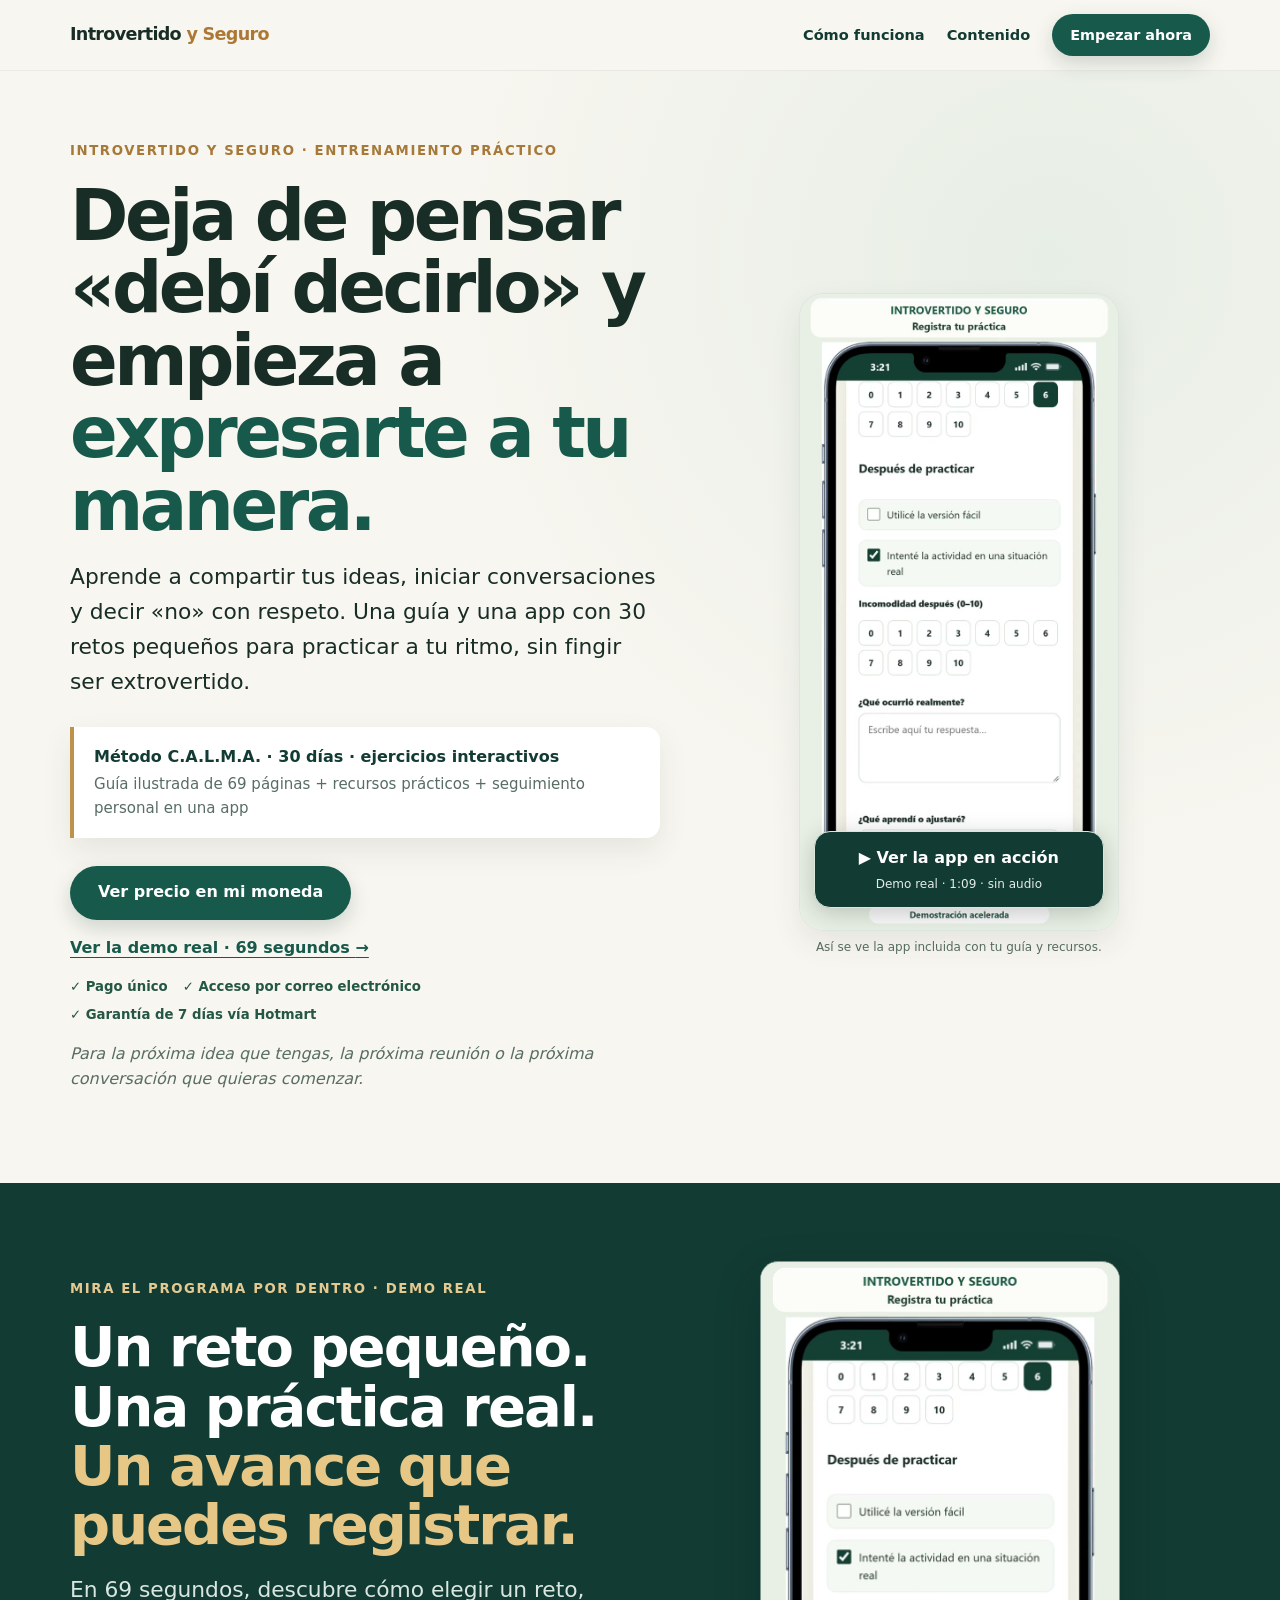
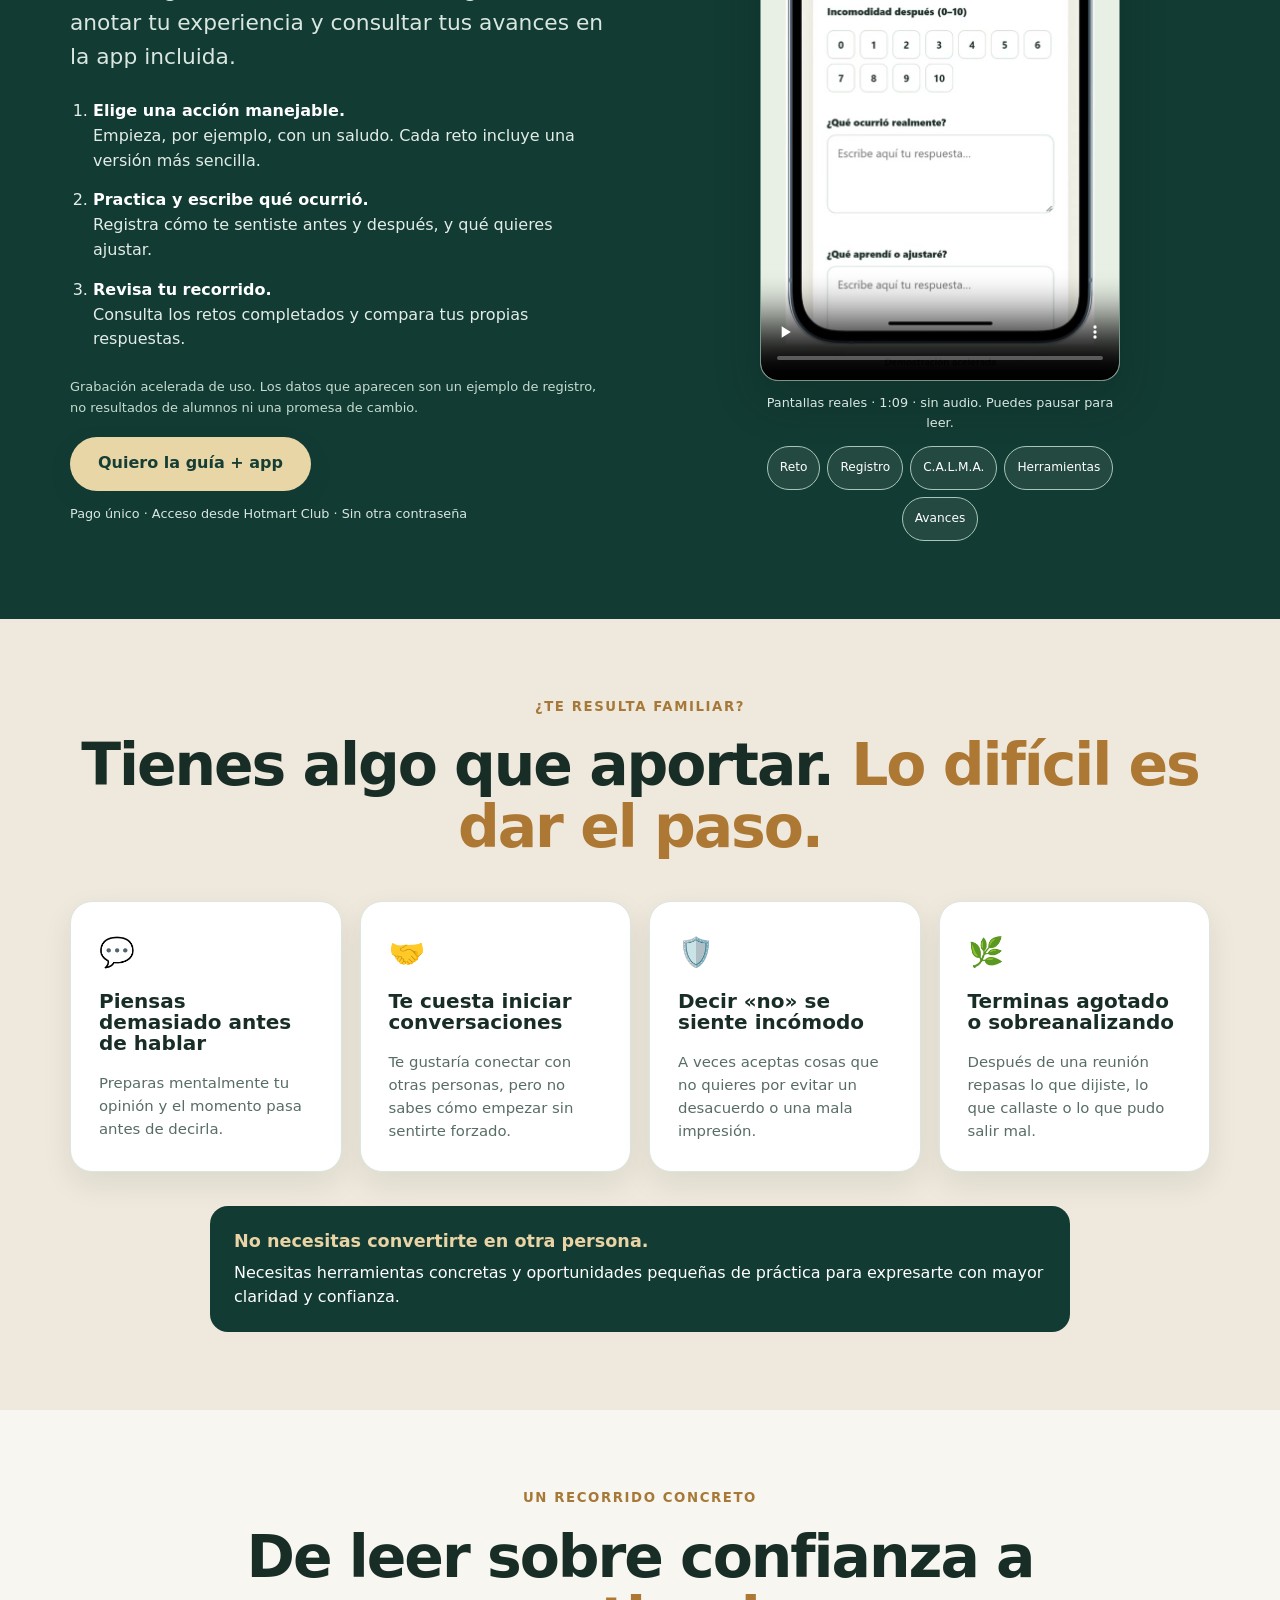
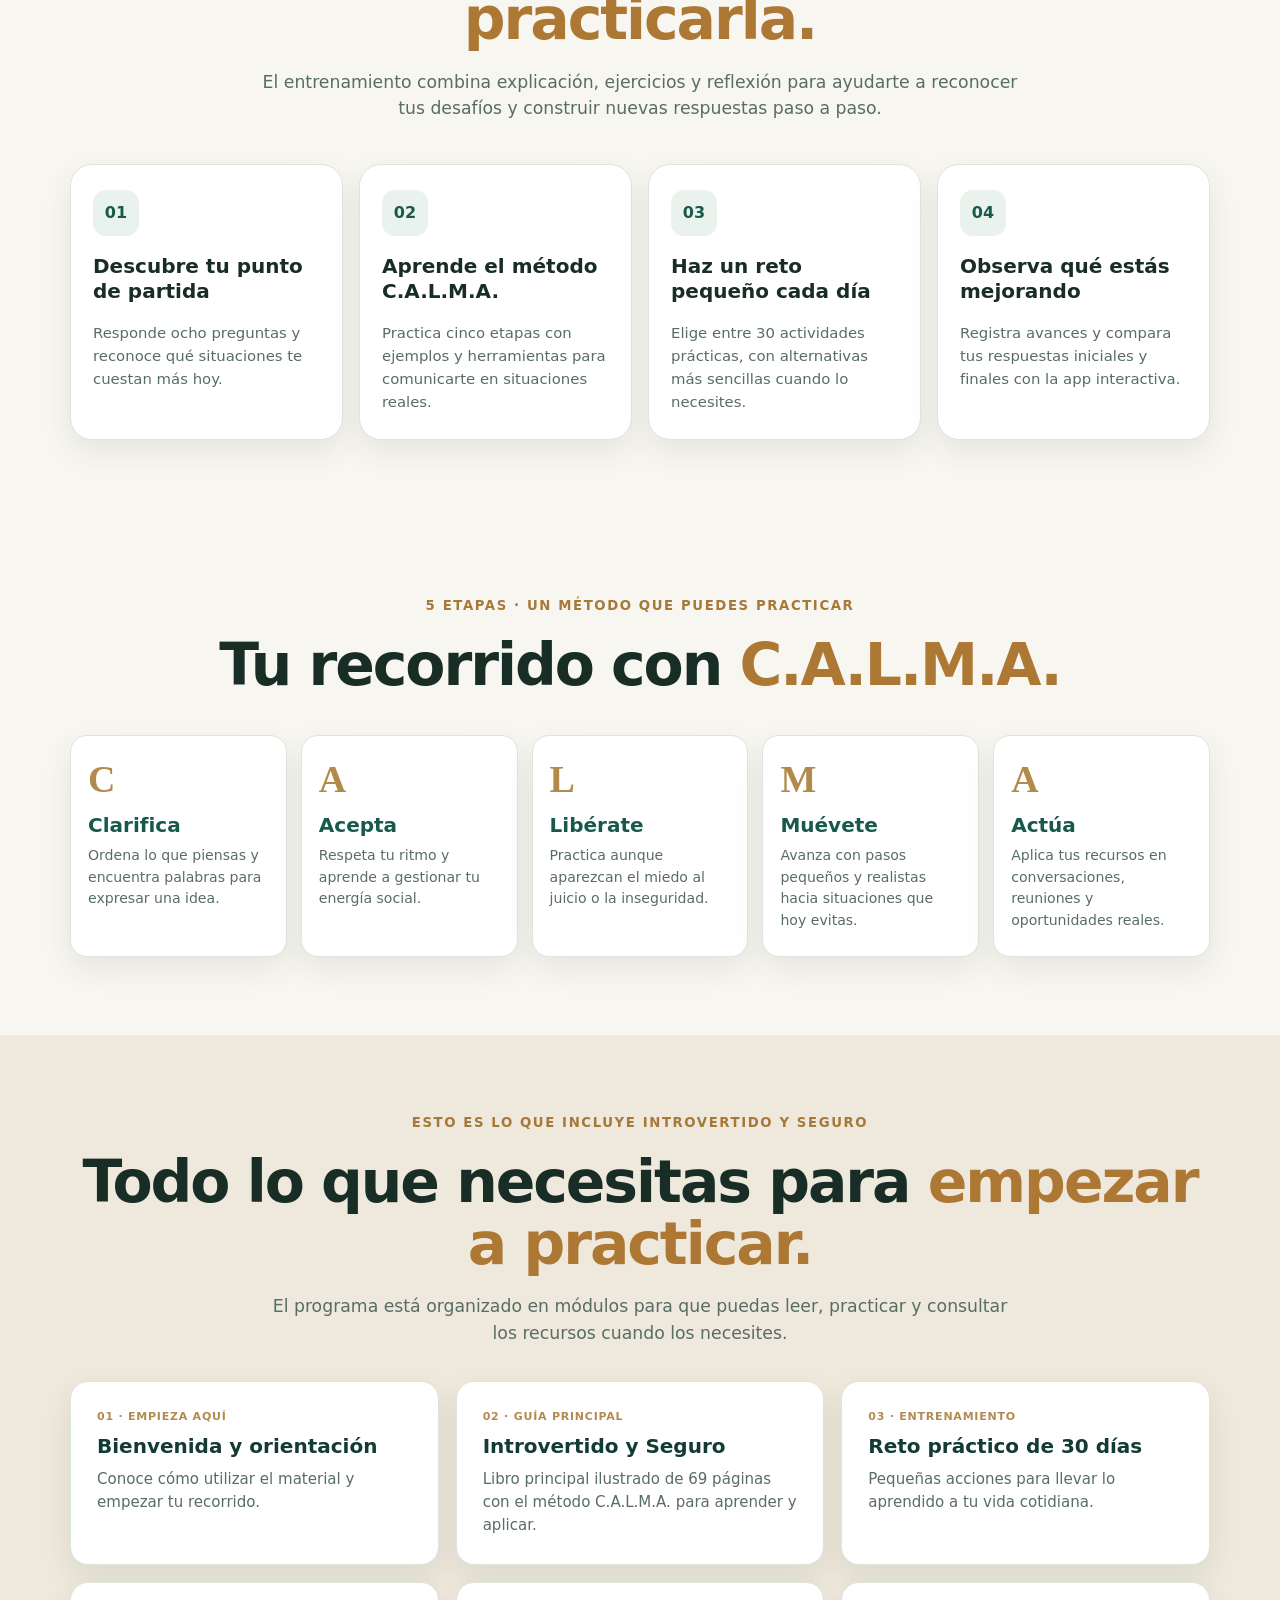
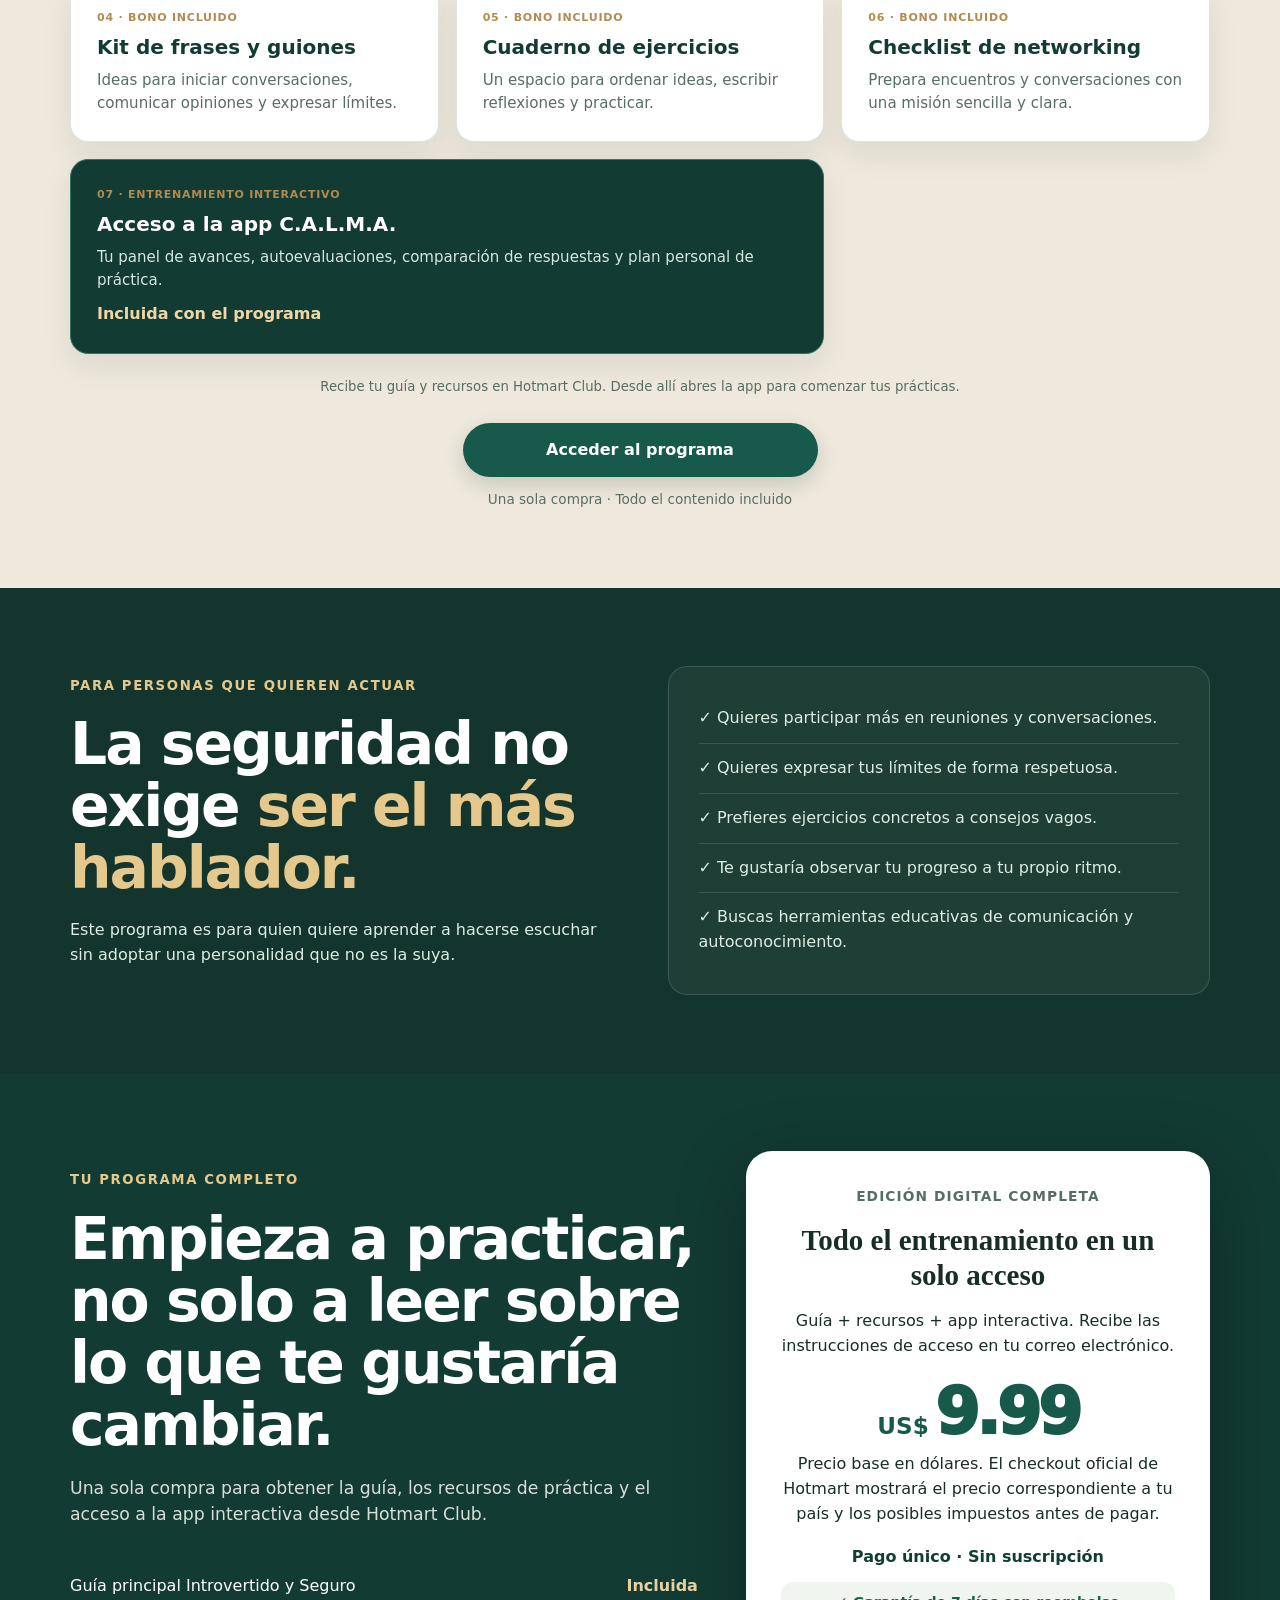
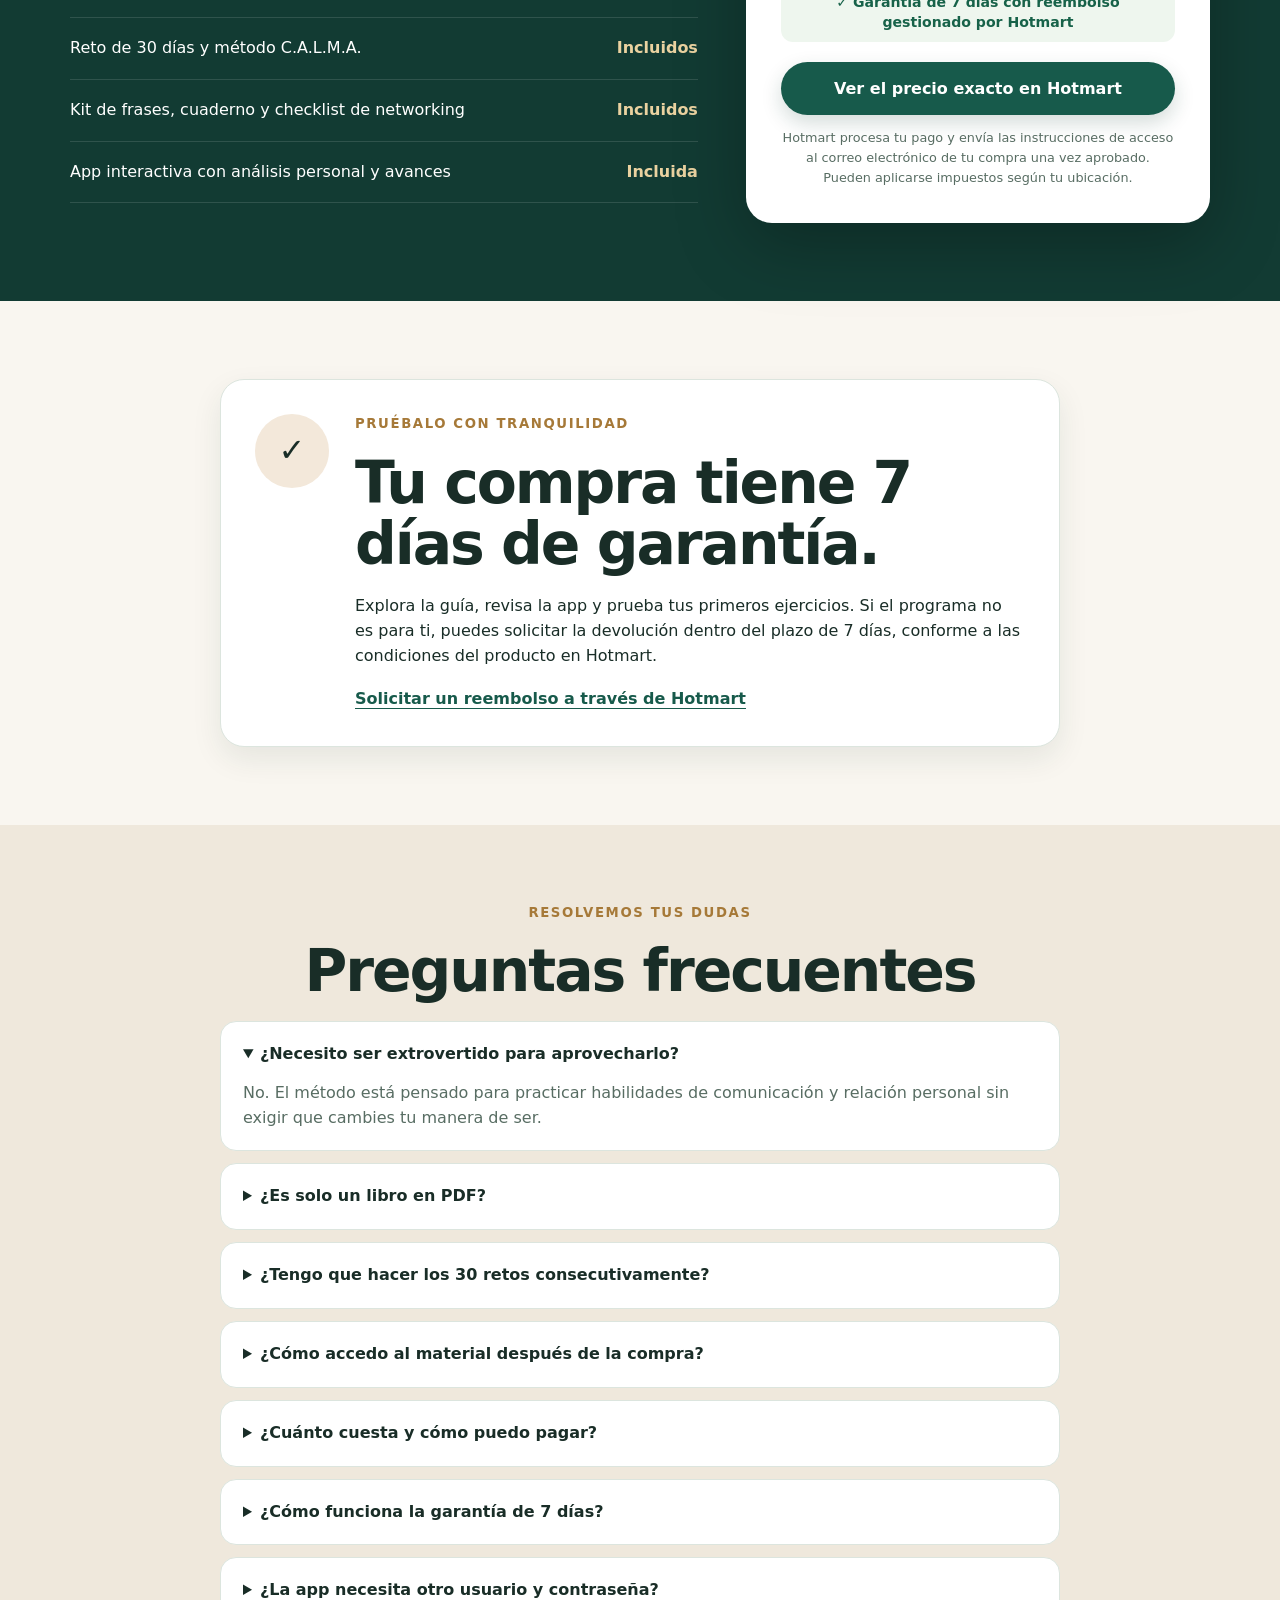
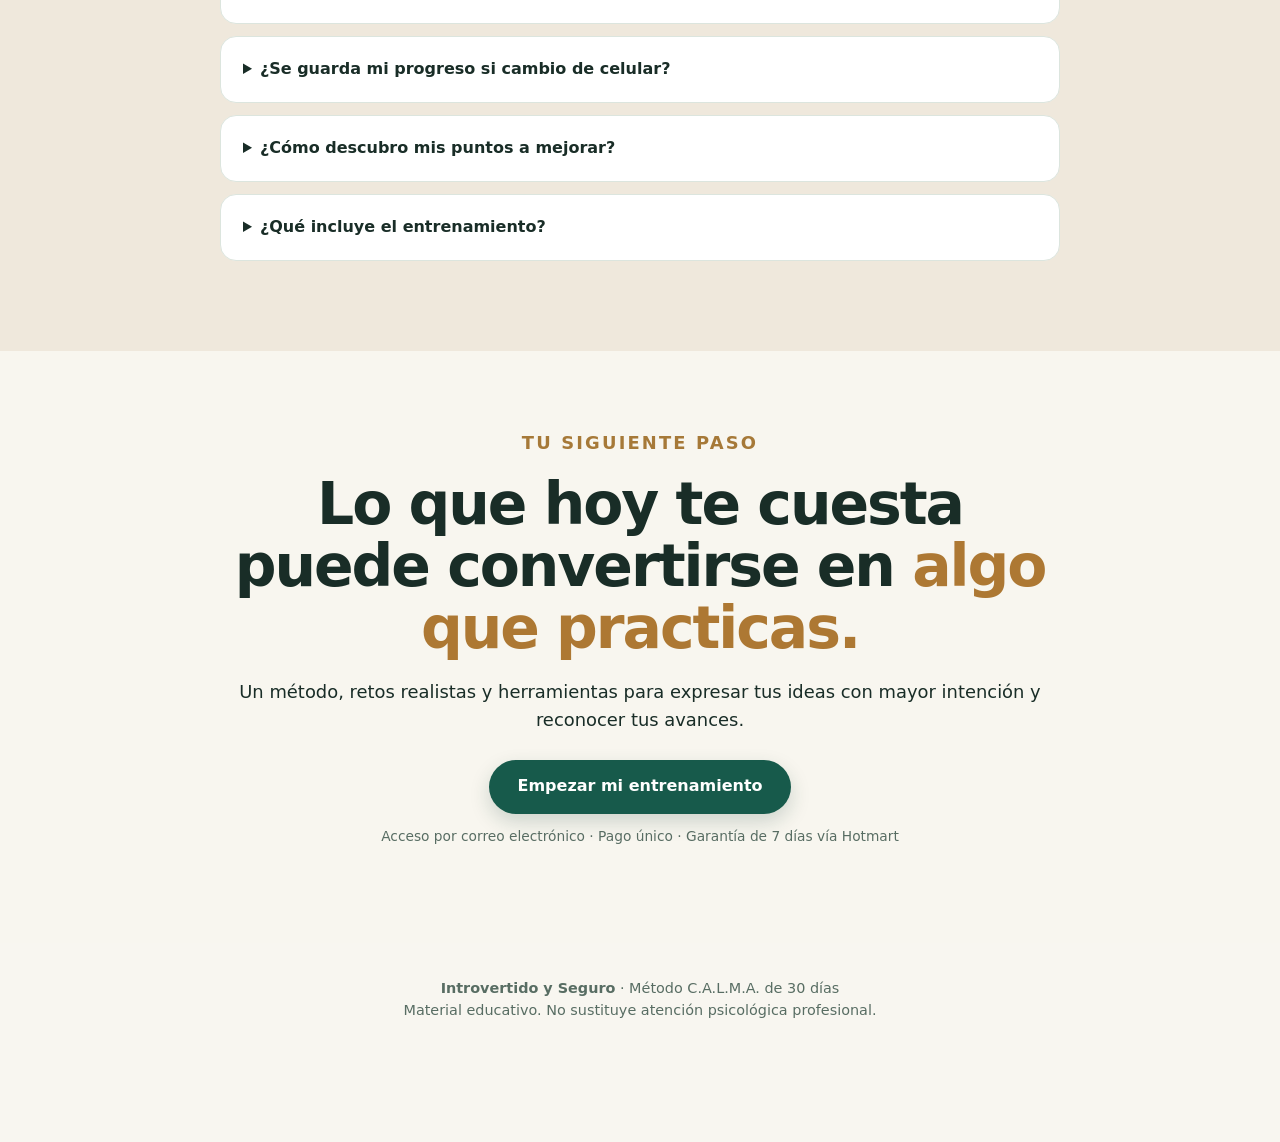
==== commit 29252bad: "fix(pricing): defer authoritative local currency amount to Hotmart checkout; remove estimated FX fro" ====
--- a/index.html
+++ b/index.html
@@ -35,7 +35,7 @@
             <span>Guía ilustrada de 69 páginas + recursos prácticos + seguimiento personal en una app</span>
           </div>
           <div class="hero-cta-row">
-            <a class="btn btn-hotmart" data-hotmart href="https://pay.hotmart.com/F108322703A?checkoutMode=10">Empezar por <span data-local-price>US$9.99</span></a>
+            <a class="btn btn-hotmart" data-hotmart href="https://pay.hotmart.com/F108322703A?checkoutMode=10">Ver precio en mi moneda</a>
             <a class="text-link" href="#app-interactiva">Ver la demo real · 69 segundos <span aria-hidden="true">→</span></a>
           </div>
           <div class="hero-trust" aria-label="Información de compra"><span>✓ Pago único</span><span>✓ Acceso por correo electrónico</span><span>✓ Garantía de 7 días vía Hotmart</span></div>
@@ -63,7 +63,7 @@
             <li><strong>Revisa tu recorrido.</strong> Consulta los retos completados y compara tus propias respuestas.</li>
           </ol>
           <p class="demo-disclosure">Grabación acelerada de uso. Los datos que aparecen son un ejemplo de registro, no resultados de alumnos ni una promesa de cambio.</p>
-          <a class="btn btn-secondary-light btn-hotmart" data-hotmart href="https://pay.hotmart.com/F108322703A?checkoutMode=10">Quiero la guía + app por <span data-local-price>US$9.99</span></a>
+          <a class="btn btn-secondary-light btn-hotmart" data-hotmart href="https://pay.hotmart.com/F108322703A?checkoutMode=10">Quiero la guía + app</a>
           <p class="demo-access">Pago único · Acceso desde Hotmart Club · Sin otra contraseña</p>
         </div>
         <figure class="demo-player">
@@ -141,7 +141,7 @@
           <article class="module-card module-featured"><span>07 · ENTRENAMIENTO INTERACTIVO</span><h3>Acceso a la app C.A.L.M.A.</h3><p>Tu panel de avances, autoevaluaciones, comparación de respuestas y plan personal de práctica.</p><strong>Incluida con el programa</strong></article>
         </div>
         <p class="program-note">Recibe tu guía y recursos en Hotmart Club. Desde allí abres la app para comenzar tus prácticas.</p>
-        <div class="center modules-cta"><a class="btn btn-hotmart" data-hotmart href="https://pay.hotmart.com/F108322703A?checkoutMode=10">Acceder al programa por <span data-local-price>US$9.99</span></a><p class="muted">Una sola compra · Todo el contenido incluido</p></div>
+        <div class="center modules-cta"><a class="btn btn-hotmart" data-hotmart href="https://pay.hotmart.com/F108322703A?checkoutMode=10">Acceder al programa</a><p class="muted">Una sola compra · Todo el contenido incluido</p></div>
       </div>
     </section>
 
@@ -175,10 +175,10 @@
           <span class="price-label">EDICIÓN DIGITAL COMPLETA</span>
           <h3 class="checkout-heading">Todo el entrenamiento en un solo acceso</h3>
           <p>Guía + recursos + app interactiva. Recibe las instrucciones de acceso en tu correo electrónico.</p>
-          <div class="price" aria-label="Precio base: 9 dólares con 99 centavos"><span data-local-price>US$9.99</span></div>
-          <p class="currency-note" id="localized-price-note" hidden>Conversión orientativa: el precio final, la moneda de cobro y posibles impuestos se confirman en Hotmart. <a href="https://www.exchangerate-api.com" rel="noopener noreferrer" target="_blank">Tipos de cambio</a>.</p>
+          <div class="price" aria-label="Precio base: 9 dólares con 99 centavos"><span class="price-currency">US$</span>9.99</div>
+          <p class="currency-note">Precio base en dólares. El checkout oficial de Hotmart mostrará el precio correspondiente a tu país y los posibles impuestos antes de pagar.</p>
           <p class="offer-payment">Pago único · Sin suscripción</p><p class="offer-guarantee">✓ Garantía de 7 días con reembolso gestionado por Hotmart</p>
-          <a class="btn btn-hotmart" data-hotmart href="https://pay.hotmart.com/F108322703A?checkoutMode=10">Sí, quiero comenzar por <span data-local-price>US$9.99</span></a>
+          <a class="btn btn-hotmart" data-hotmart href="https://pay.hotmart.com/F108322703A?checkoutMode=10">Ver el precio exacto en Hotmart</a>
           <small>Hotmart procesa tu pago y envía las instrucciones de acceso al correo electrónico de tu compra una vez aprobado. Pueden aplicarse impuestos según tu ubicación.</small>
         </aside>
       </div>
@@ -218,7 +218,7 @@
         <p class="eyebrow">TU SIGUIENTE PASO</p>
         <h2>Lo que hoy te cuesta puede convertirse en <span class="accent-text">algo que practicas.</span></h2>
         <p>Un método, retos realistas y herramientas para expresar tus ideas con mayor intención y reconocer tus avances.</p>
-        <a class="btn btn-hotmart" data-hotmart href="https://pay.hotmart.com/F108322703A?checkoutMode=10">Empezar mi entrenamiento por <span data-local-price>US$9.99</span></a>
+        <a class="btn btn-hotmart" data-hotmart href="https://pay.hotmart.com/F108322703A?checkoutMode=10">Empezar mi entrenamiento</a>
         <p class="muted final-note">Acceso por correo electrónico · Pago único · Garantía de 7 días vía Hotmart</p>
       </div>
     </section>
@@ -229,12 +229,11 @@
   </footer>
 
   <div class="mobile-offer" aria-label="Acceso rápido al contenido del programa">
-    <div><strong data-local-price>US$9.99</strong><span>Pago único · C.A.L.M.A.</span></div>
+    <div><strong>Ver precio local</strong><span>Pago único · Hotmart</span></div>
     <a class="btn btn-small btn-hotmart" data-hotmart href="https://pay.hotmart.com/F108322703A?checkoutMode=10">Empezar ahora</a>
   </div>
 
   <noscript><img height="1" width="1" style="display:none" src="https://www.facebook.com/tr?id=3945503179000292&ev=PageView&noscript=1" alt=""></noscript>
   <script src="app.js?v=demo-20261104"></script>
-  <script src="pricing.js?v=20261104"></script>
 </body>
 </html>
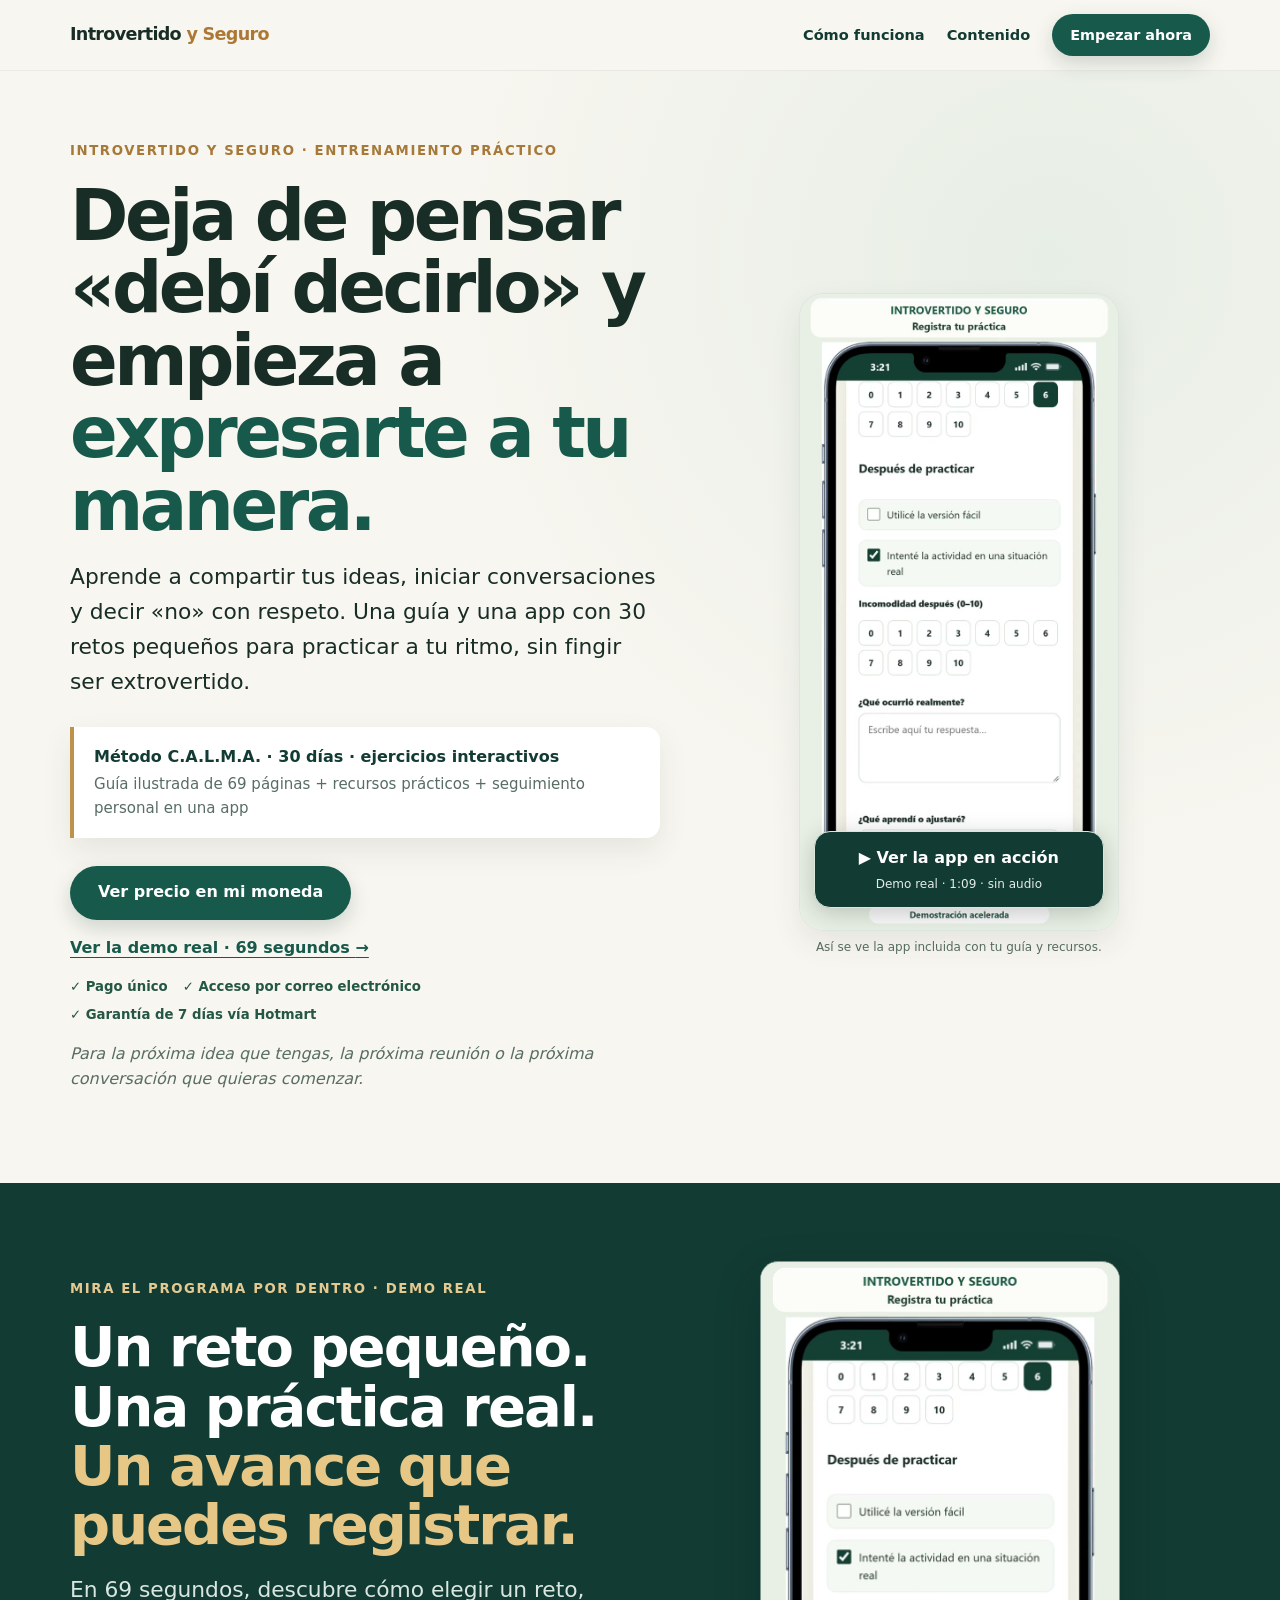
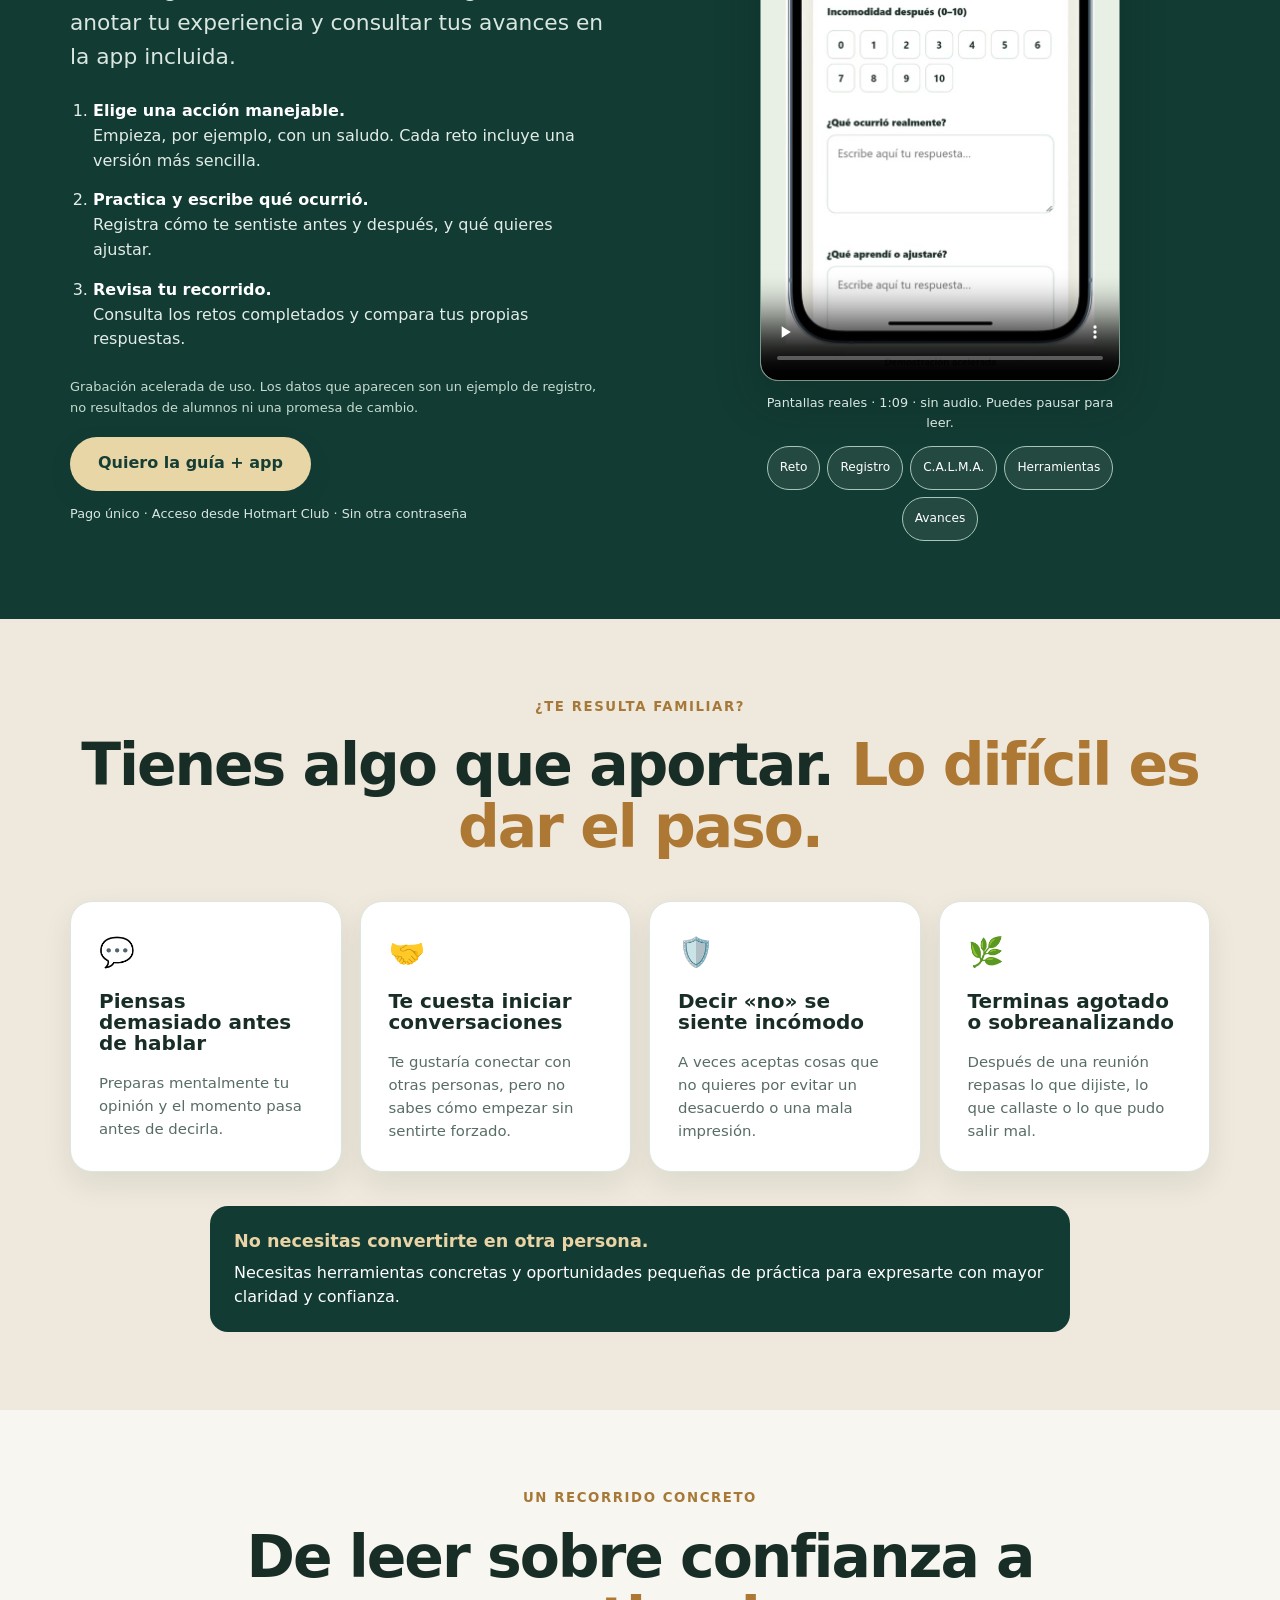
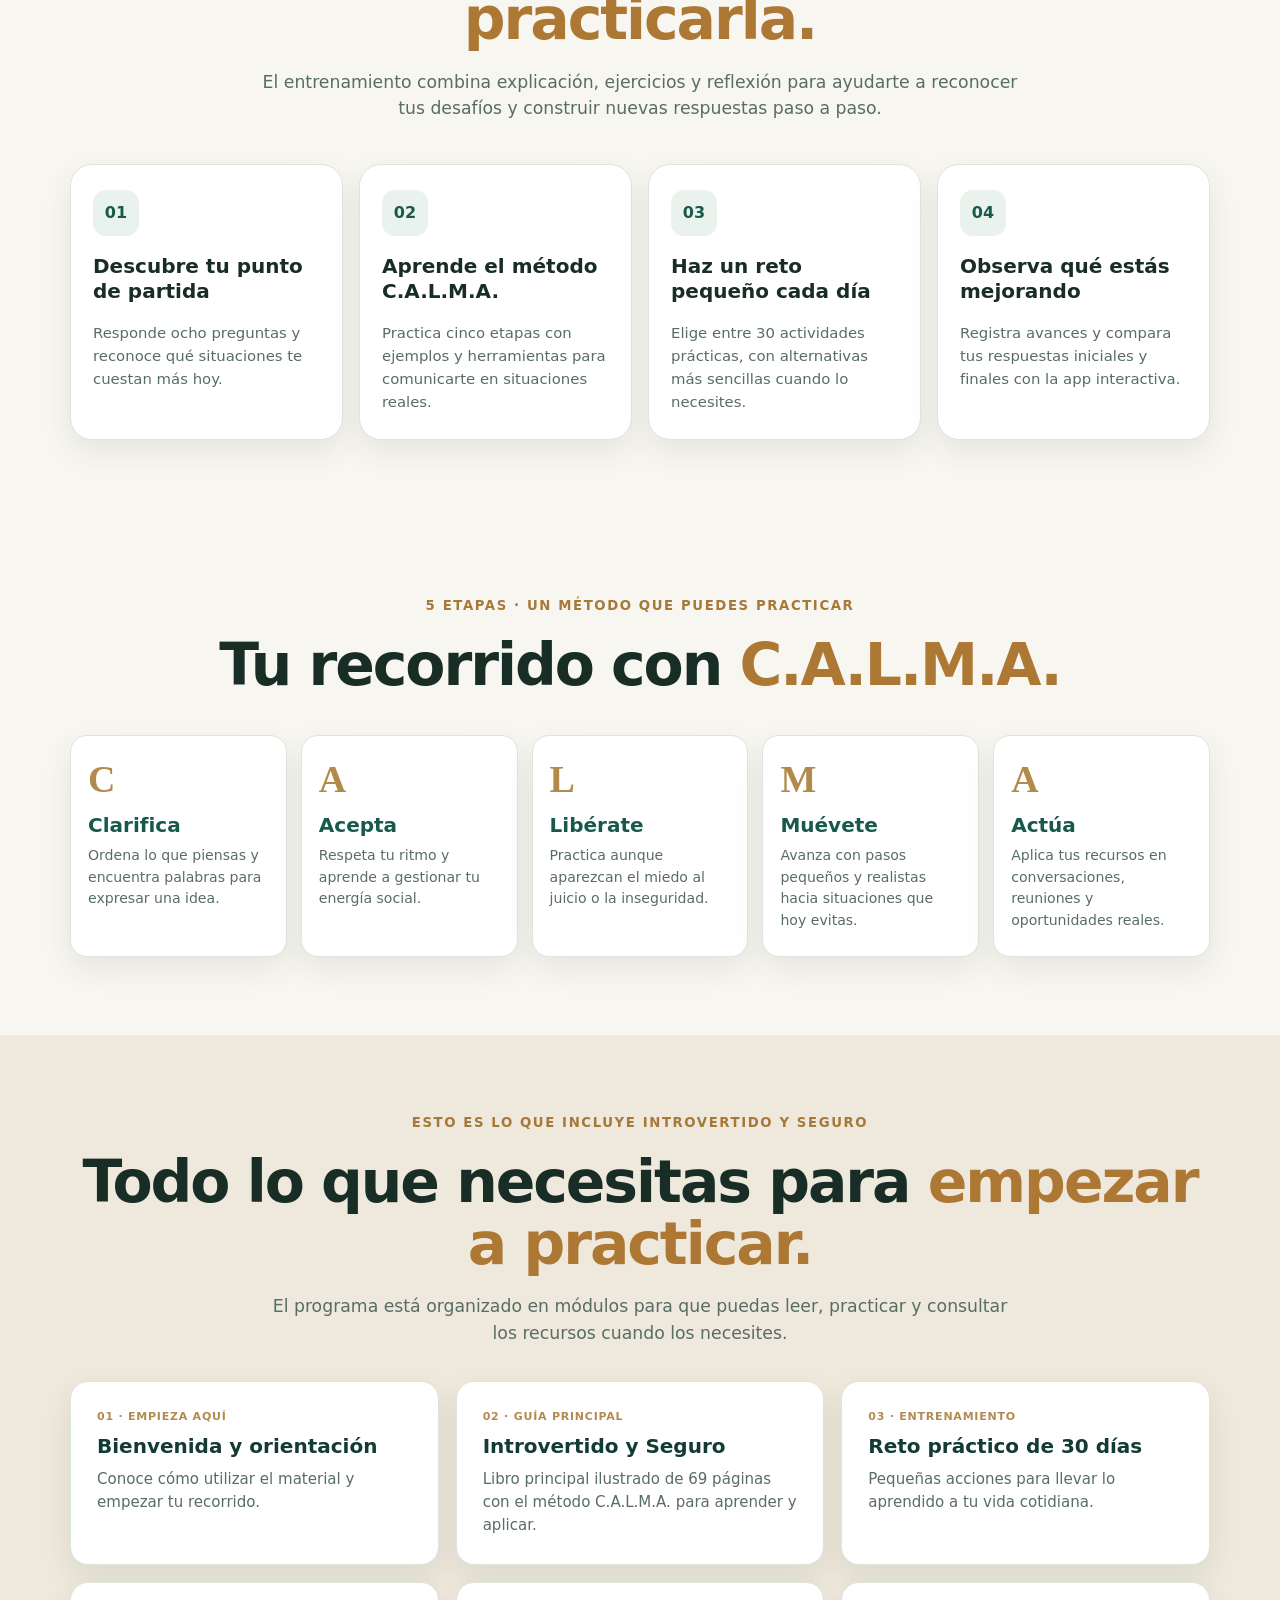
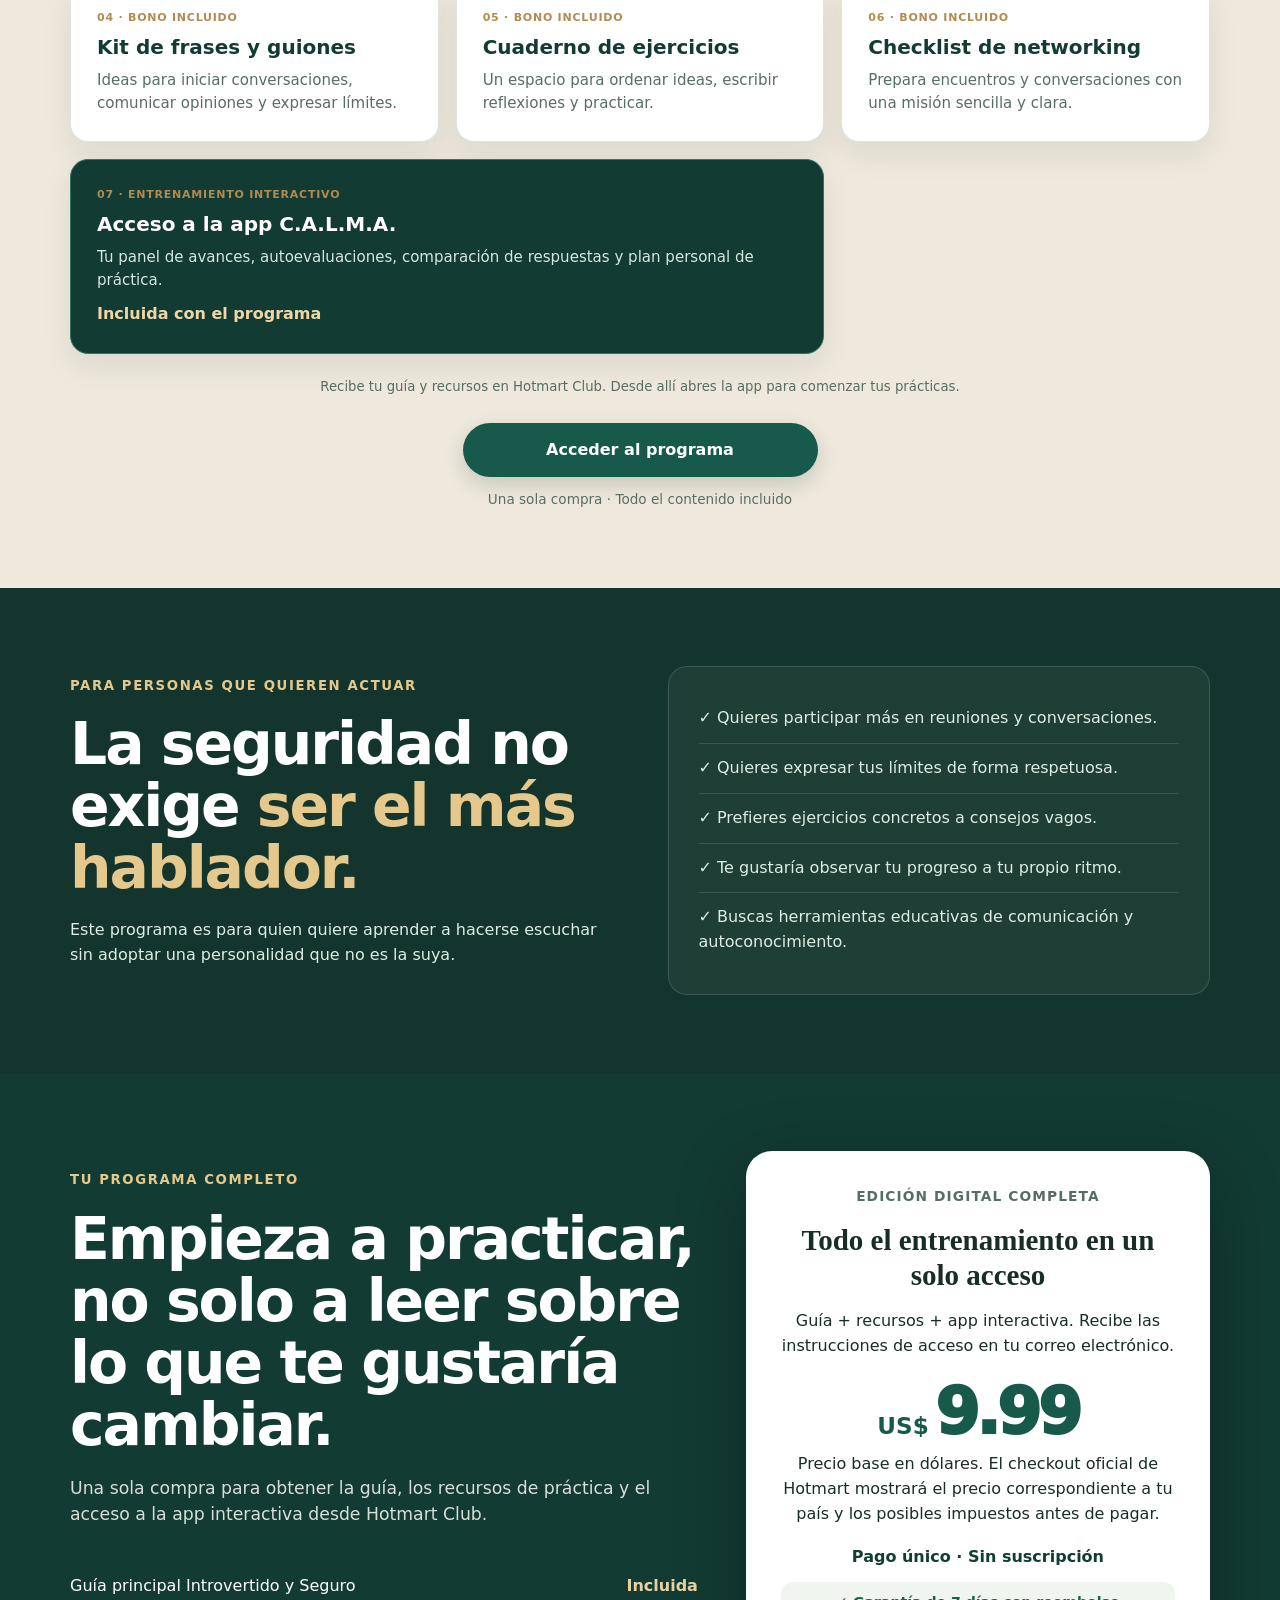
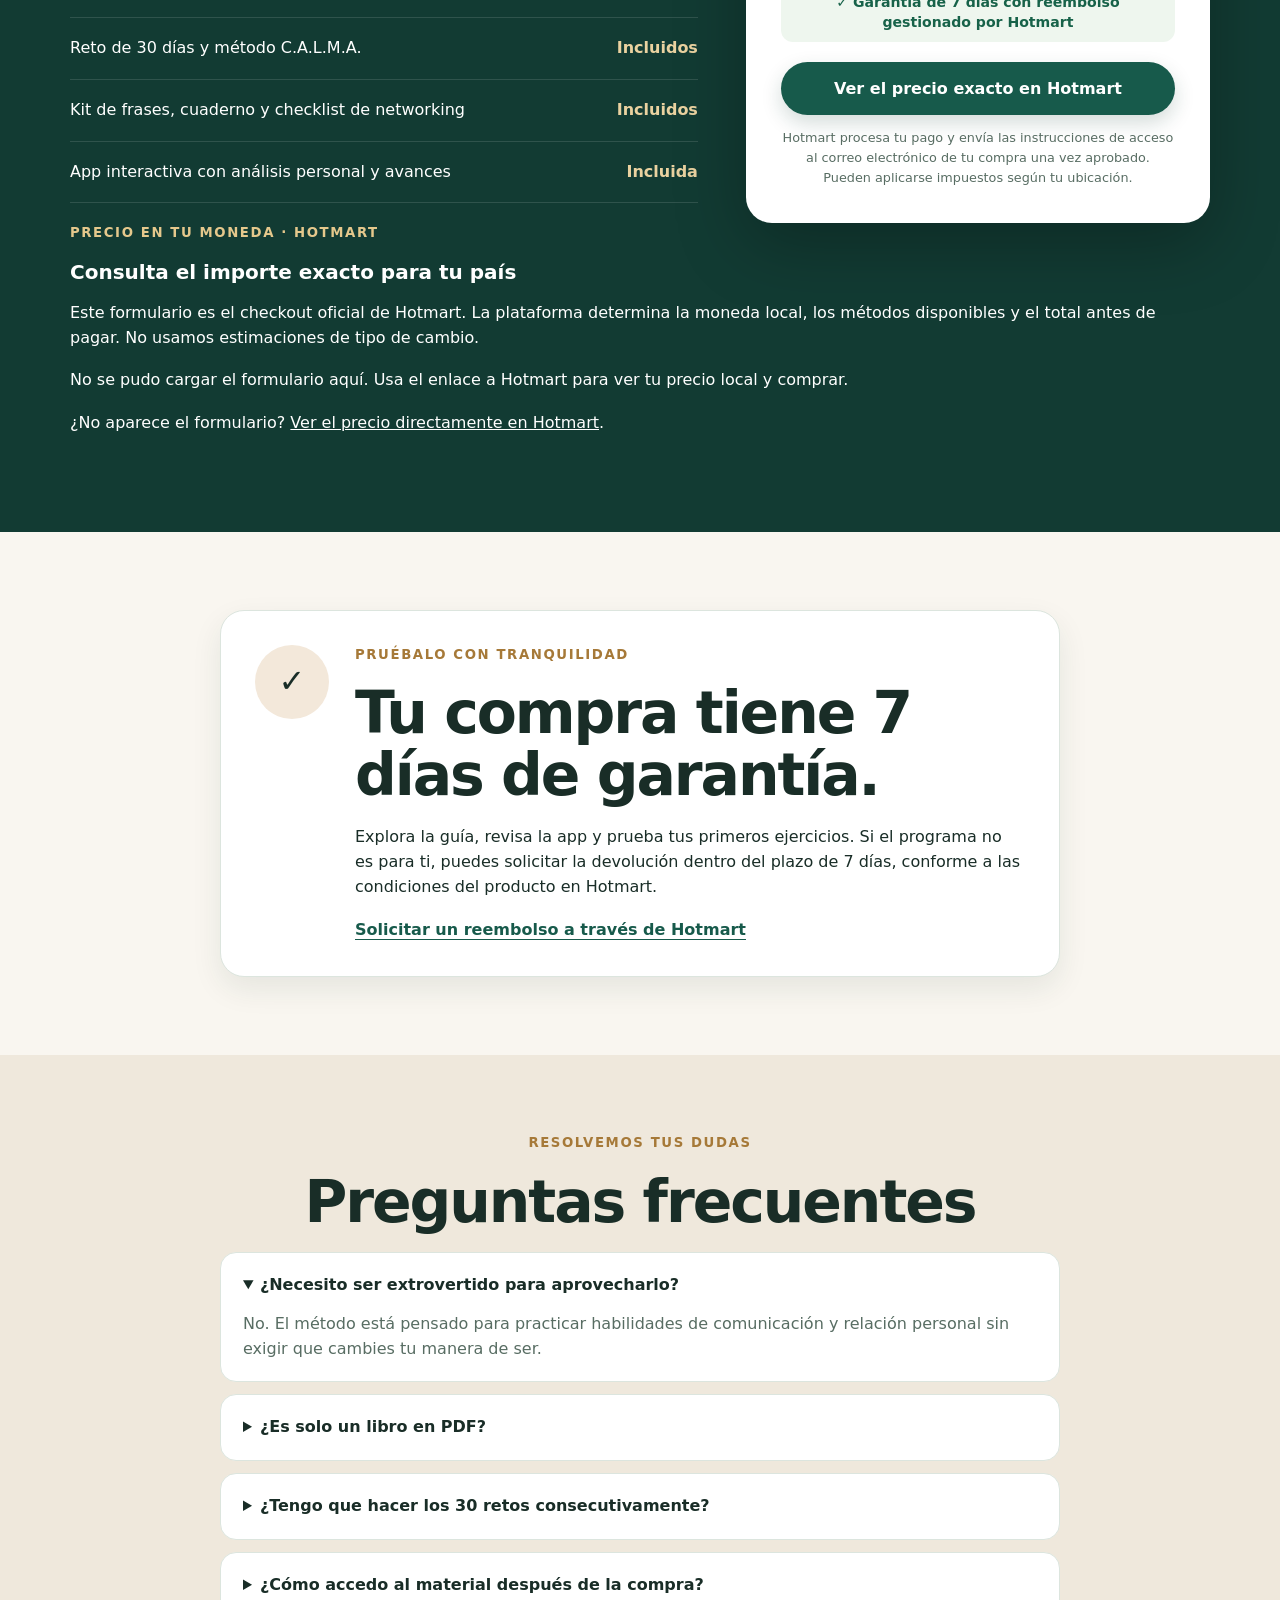
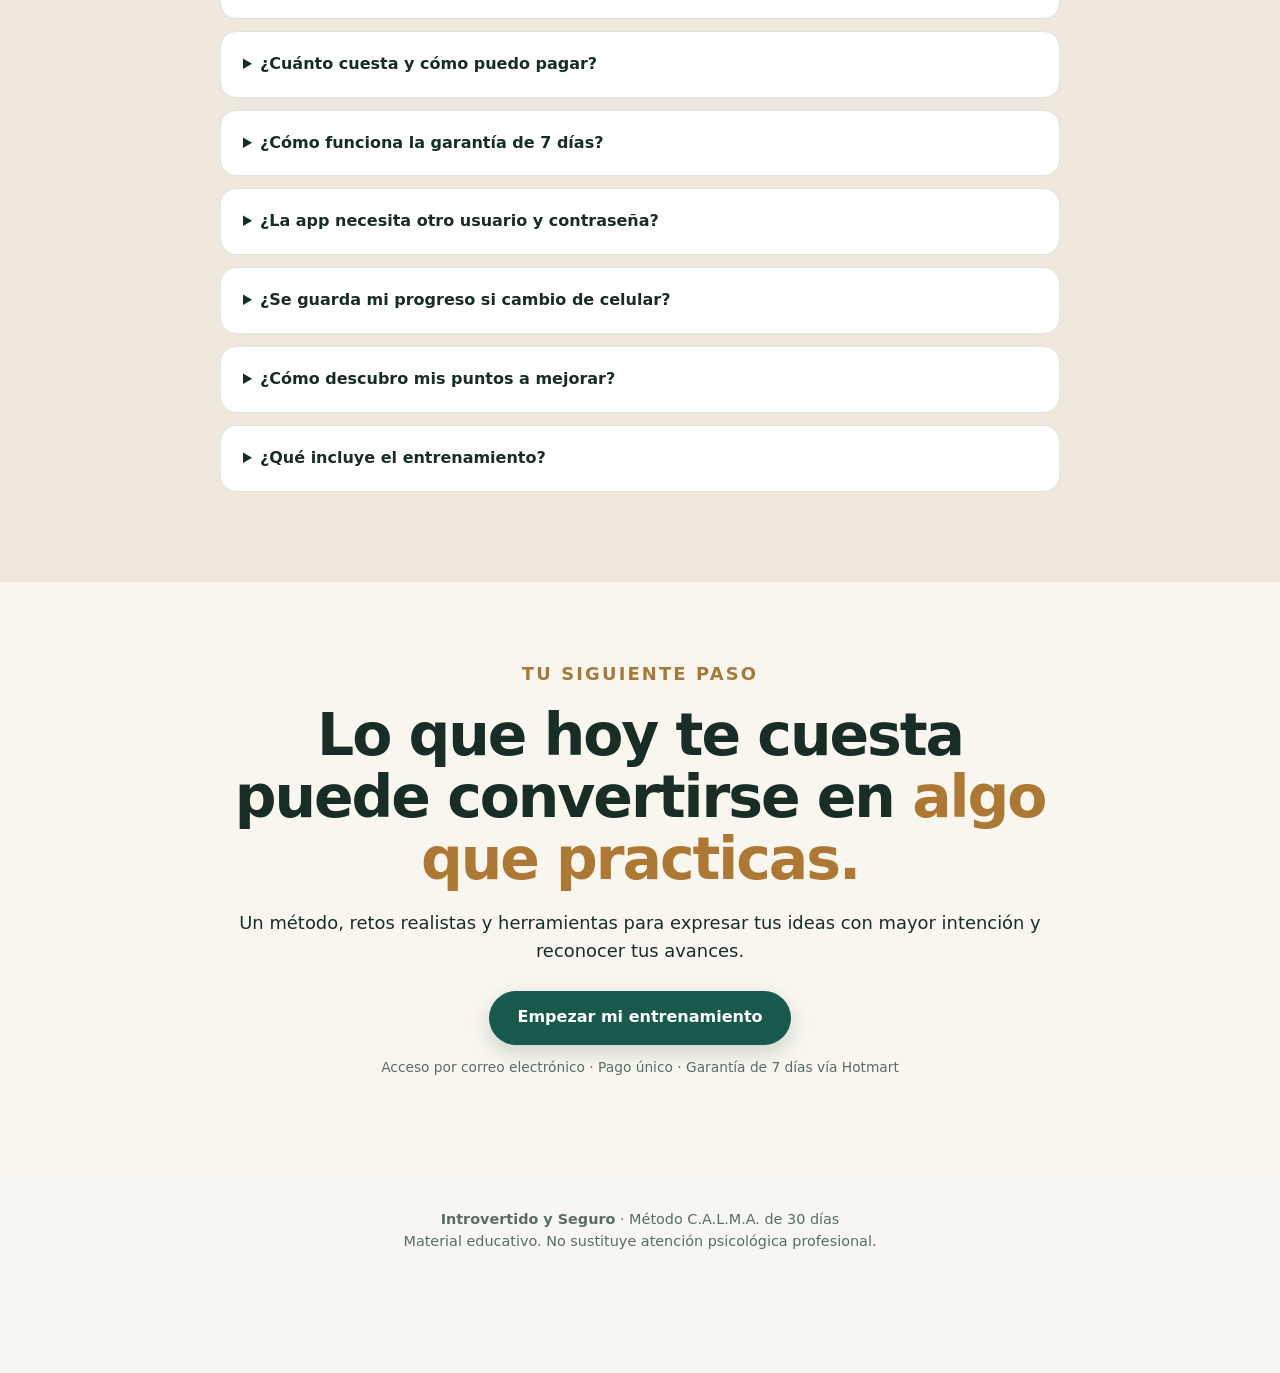
==== commit 465d4107: "feat: embed official Hotmart checkout in offer section with fallback" ====
--- a/index.html
+++ b/index.html
@@ -182,6 +182,19 @@
           <small>Hotmart procesa tu pago y envía las instrucciones de acceso al correo electrónico de tu compra una vez aprobado. Pueden aplicarse impuestos según tu ubicación.</small>
         </aside>
       </div>
+      <div class="container checkout-local-container" id="precio-local-hotmart">
+        <div class="checkout-local-intro">
+          <p class="eyebrow">PRECIO EN TU MONEDA · HOTMART</p>
+          <h3>Consulta el importe exacto para tu país</h3>
+          <p>Este formulario es el checkout oficial de Hotmart. La plataforma determina la moneda local, los métodos disponibles y el total antes de pagar. No usamos estimaciones de tipo de cambio.</p>
+        </div>
+        <div class="checkout-local-frame">
+          <div id="inline_checkout" aria-label="Checkout oficial de Hotmart para ver el precio en moneda local" aria-live="polite">
+            <p id="hotmart-inline-status">Cargando el checkout seguro de Hotmart…</p>
+          </div>
+          <p class="checkout-local-fallback">¿No aparece el formulario? <a data-hotmart class="checkout-local-link" href="https://pay.hotmart.com/F108322703A?checkoutMode=10">Ver el precio directamente en Hotmart</a>.</p>
+        </div>
+      </div>
     </section>
 
     <section class="section guarantee-section" id="garantia">
@@ -235,5 +248,6 @@
 
   <noscript><img height="1" width="1" style="display:none" src="https://www.facebook.com/tr?id=3945503179000292&ev=PageView&noscript=1" alt=""></noscript>
   <script src="app.js?v=demo-20261104"></script>
+  <script defer src="hotmart-inline.js?v=20261104"></script>
 </body>
 </html>
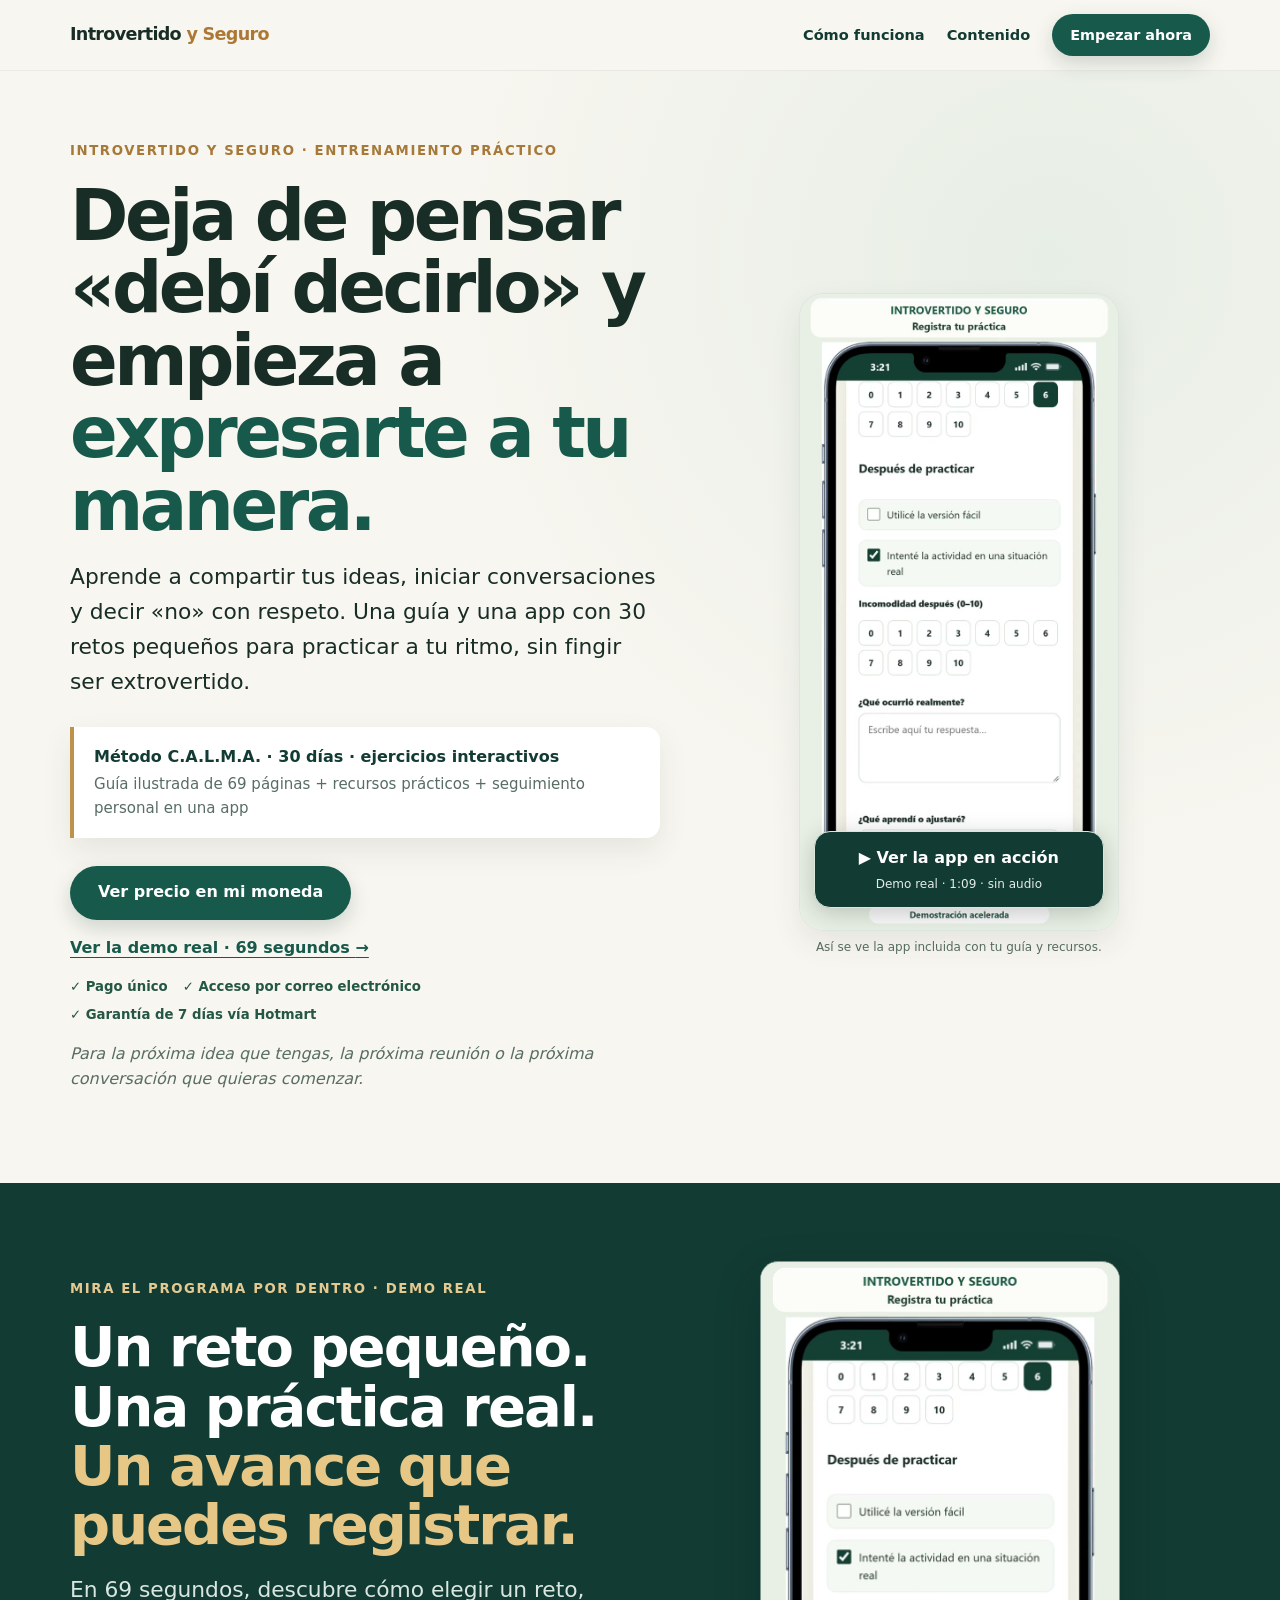
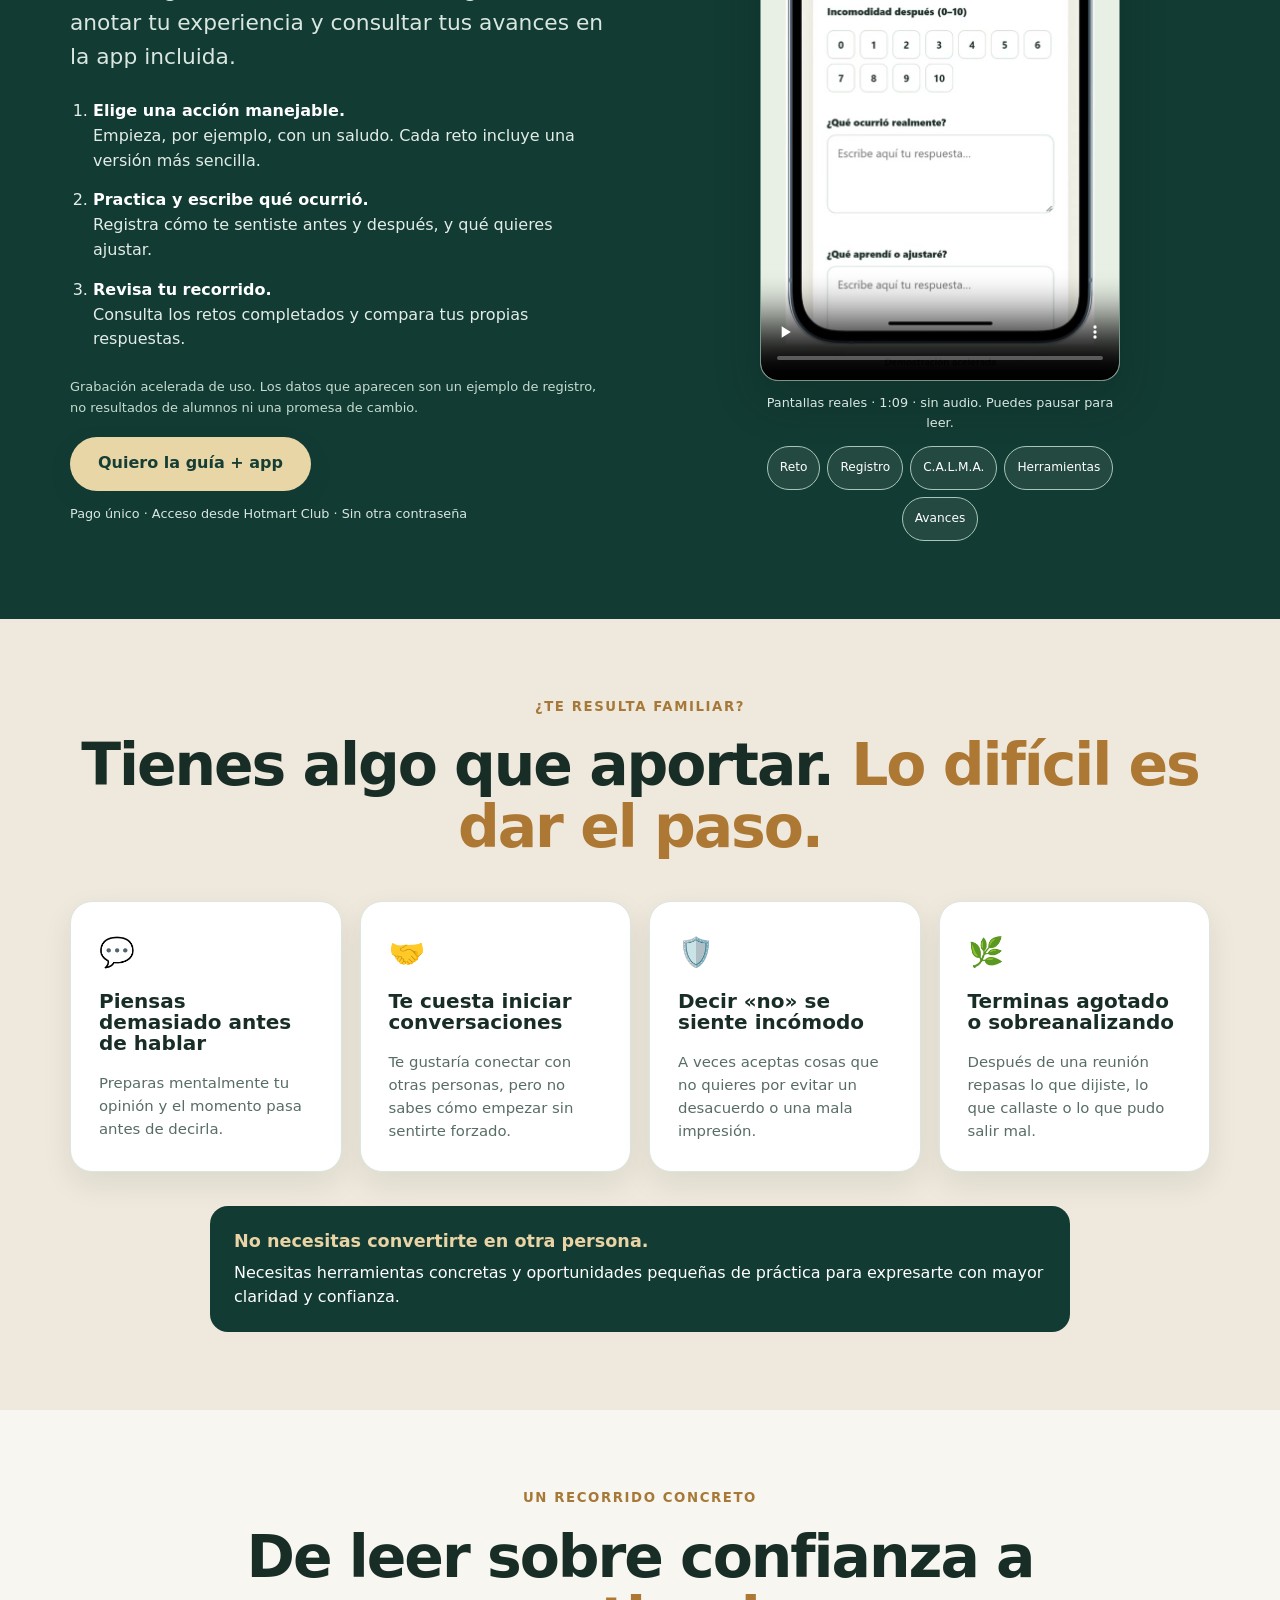
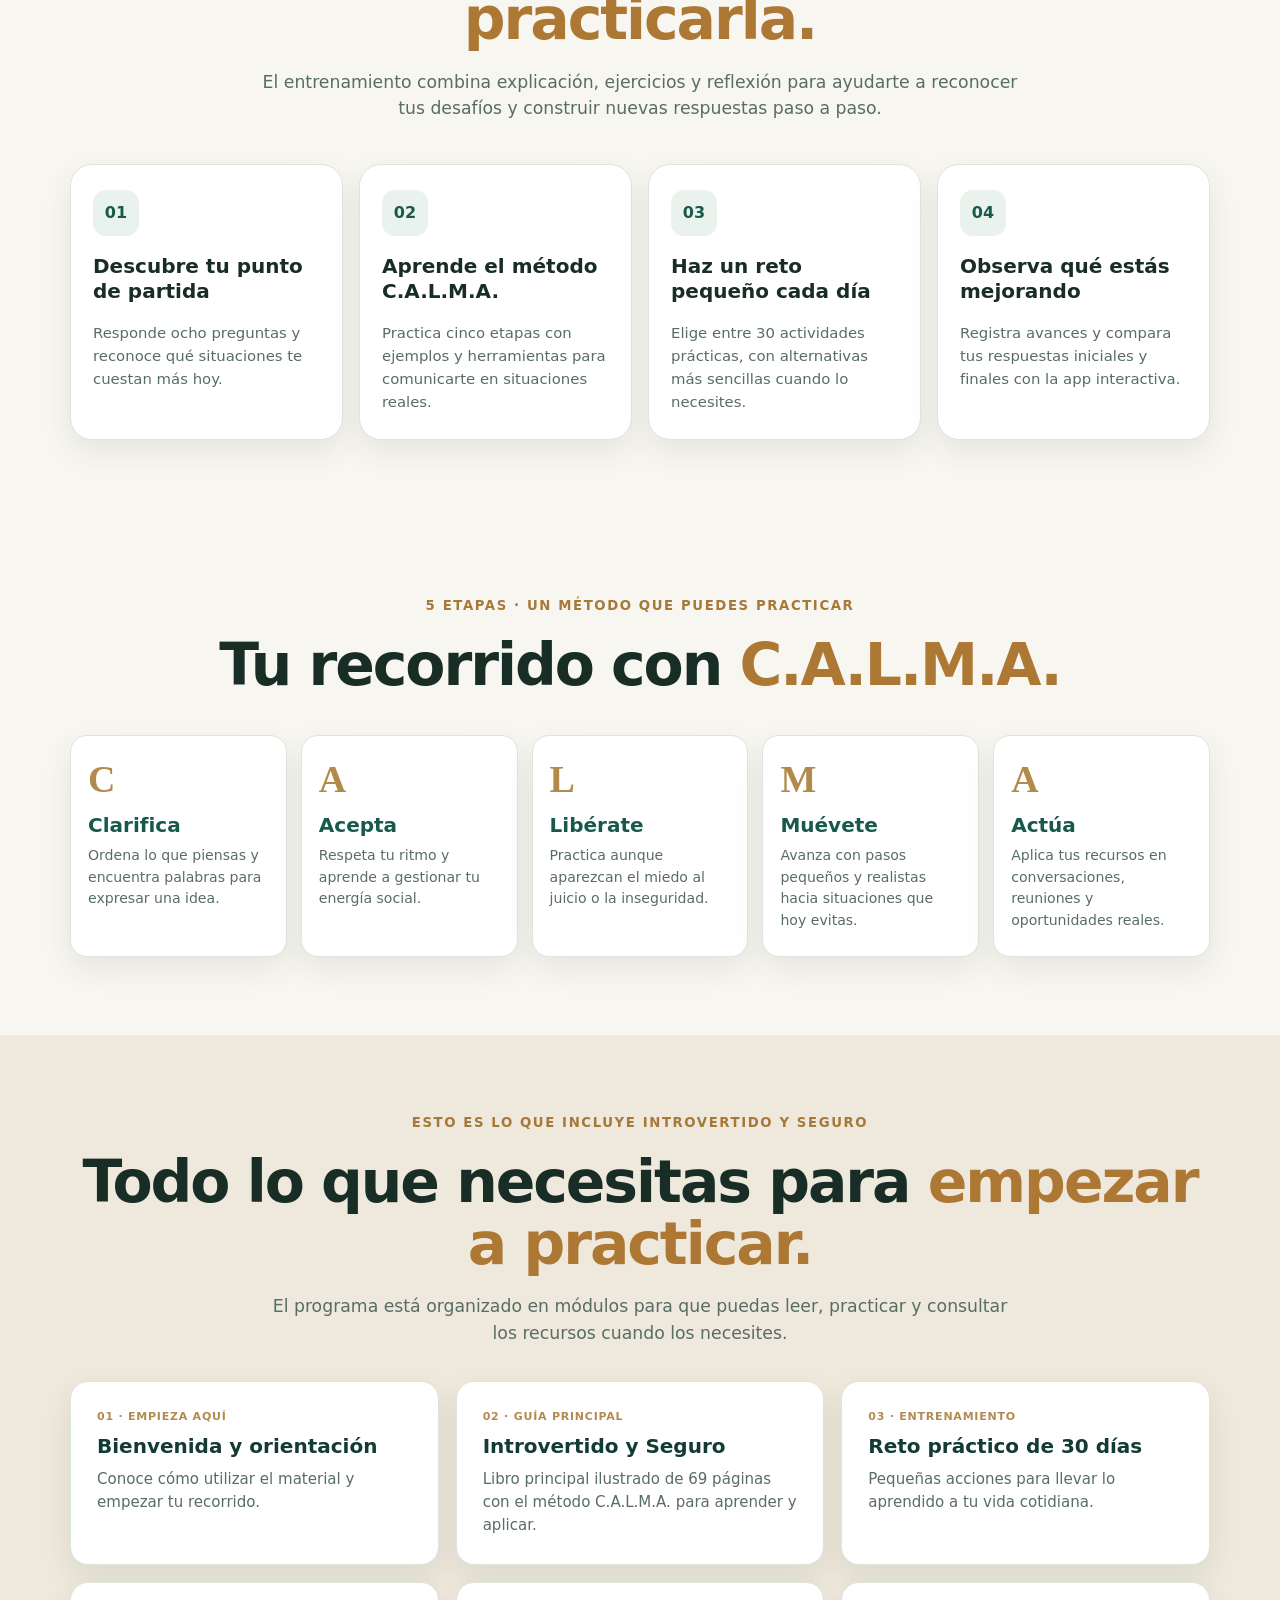
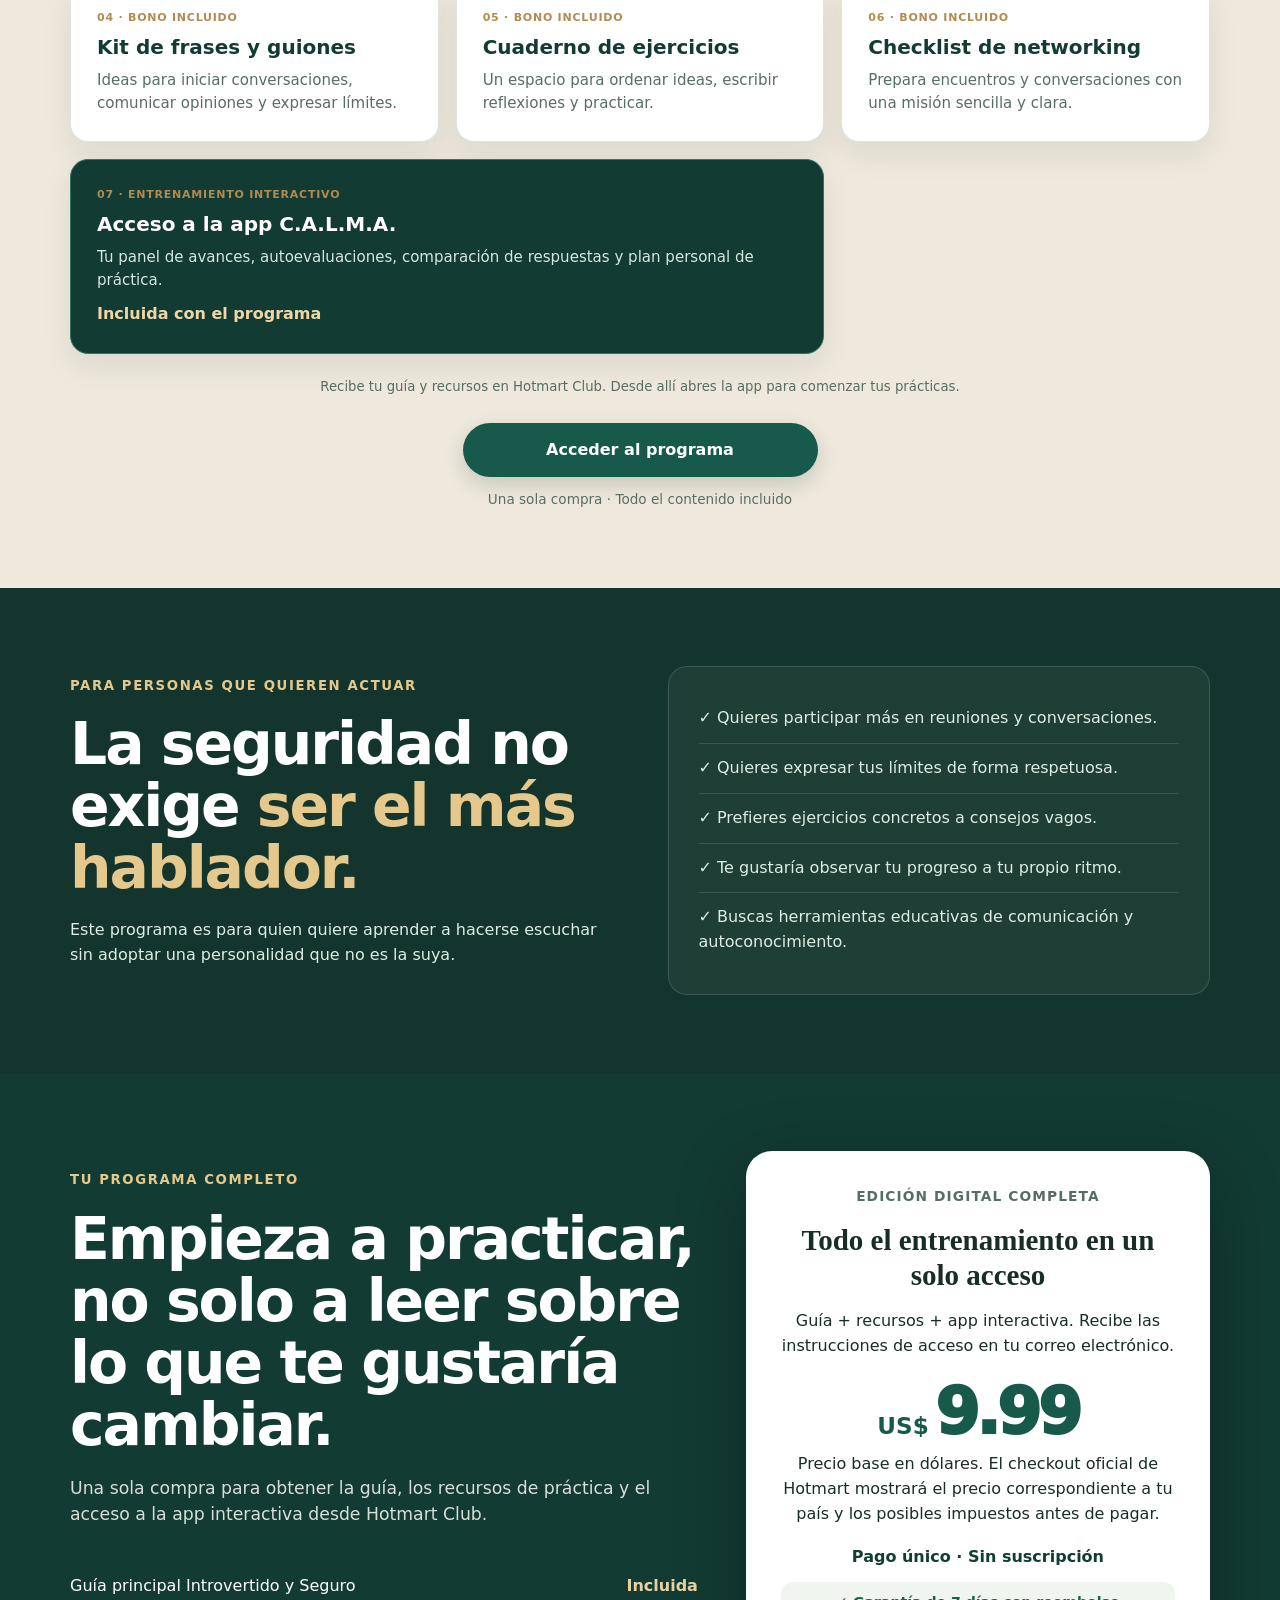
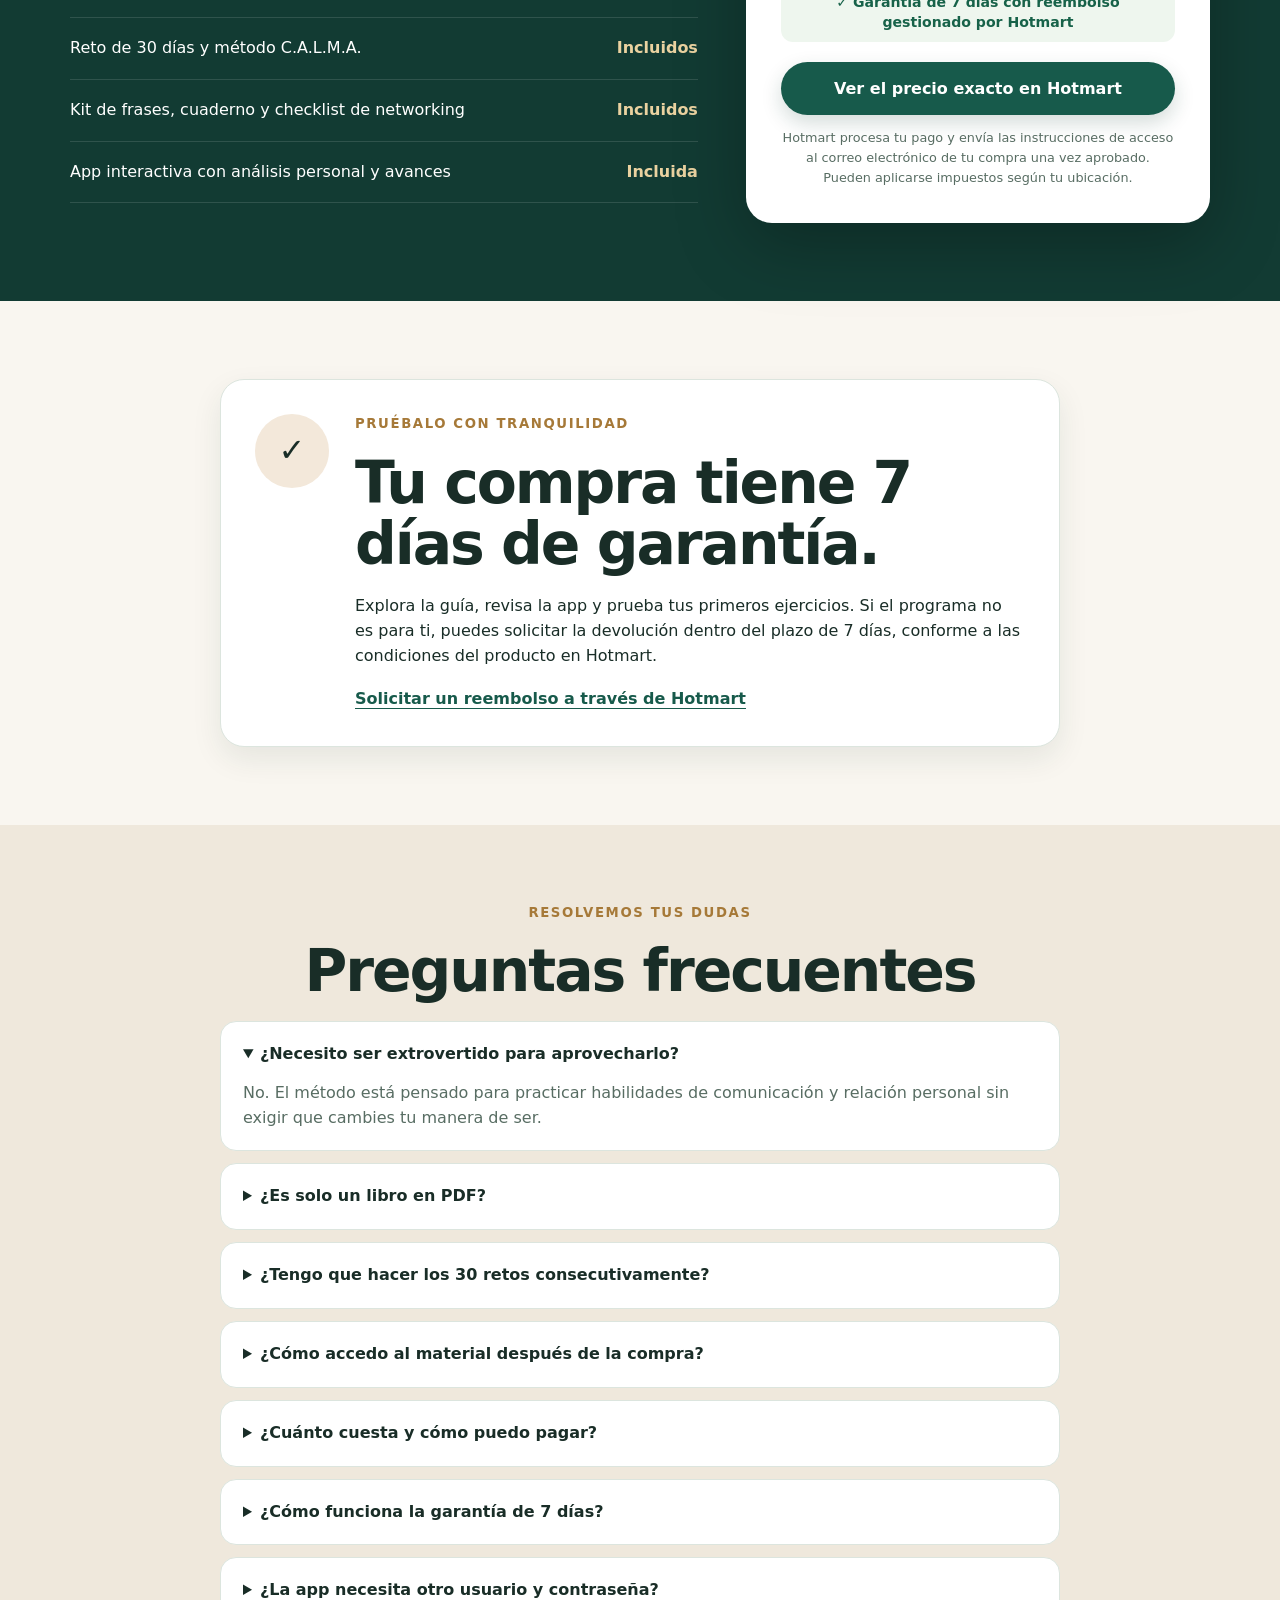
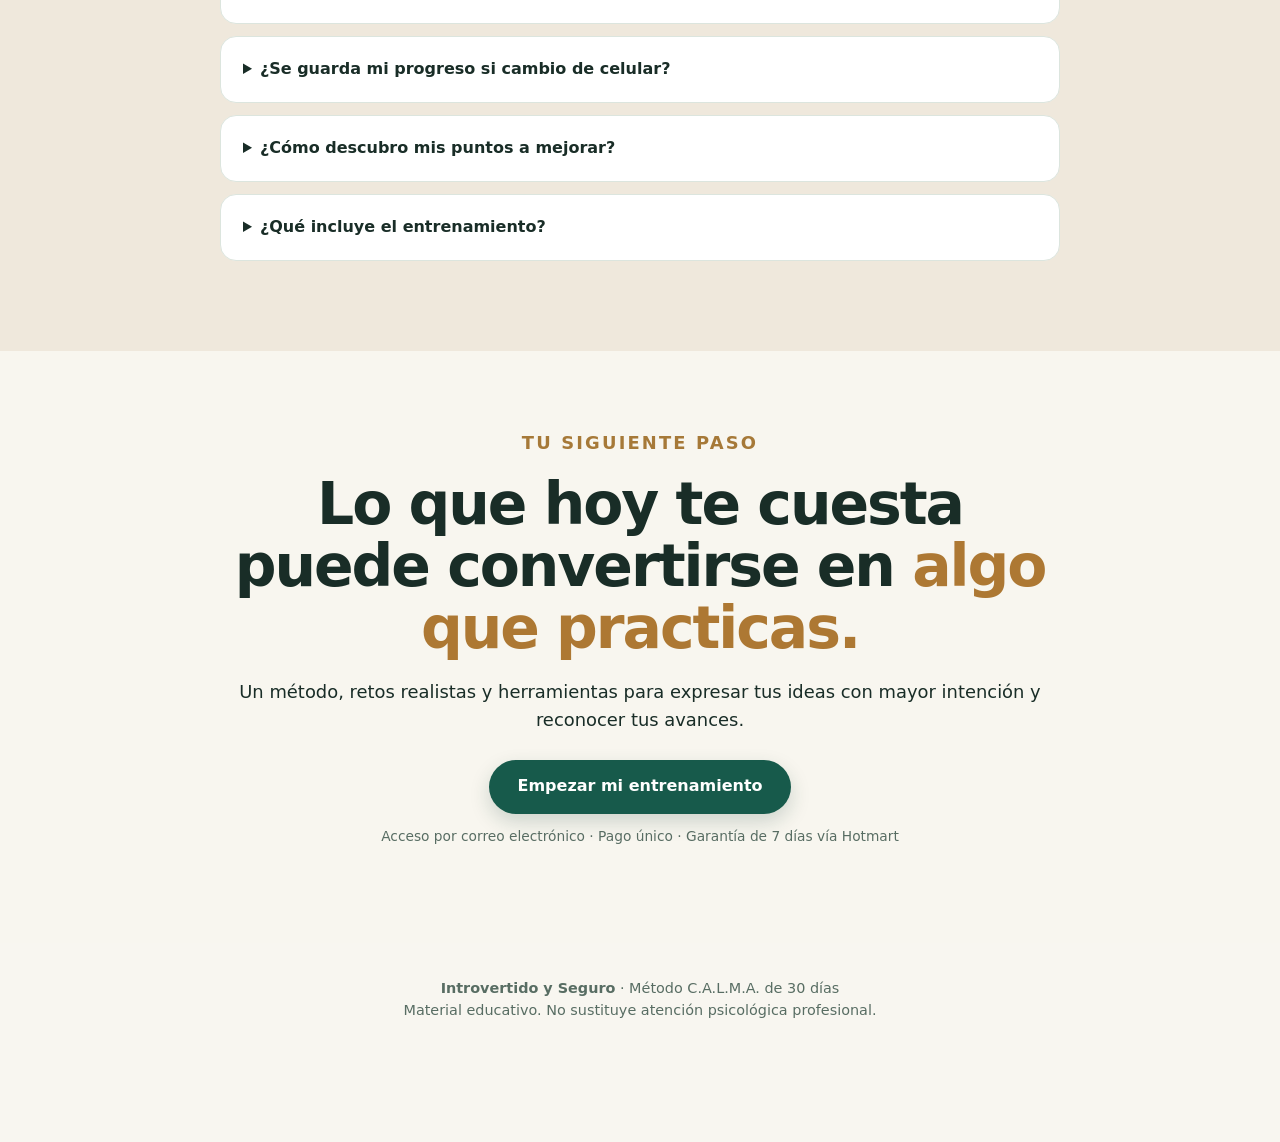
==== commit 6f47d456: "fix: remove embedded checkout; keep only Hotmart purchase links" ====
--- a/index.html
+++ b/index.html
@@ -182,19 +182,6 @@
           <small>Hotmart procesa tu pago y envía las instrucciones de acceso al correo electrónico de tu compra una vez aprobado. Pueden aplicarse impuestos según tu ubicación.</small>
         </aside>
       </div>
-      <div class="container checkout-local-container" id="precio-local-hotmart">
-        <div class="checkout-local-intro">
-          <p class="eyebrow">PRECIO EN TU MONEDA · HOTMART</p>
-          <h3>Consulta el importe exacto para tu país</h3>
-          <p>Este formulario es el checkout oficial de Hotmart. La plataforma determina la moneda local, los métodos disponibles y el total antes de pagar. No usamos estimaciones de tipo de cambio.</p>
-        </div>
-        <div class="checkout-local-frame">
-          <div id="inline_checkout" aria-label="Checkout oficial de Hotmart para ver el precio en moneda local" aria-live="polite">
-            <p id="hotmart-inline-status">Cargando el checkout seguro de Hotmart…</p>
-          </div>
-          <p class="checkout-local-fallback">¿No aparece el formulario? <a data-hotmart class="checkout-local-link" href="https://pay.hotmart.com/F108322703A?checkoutMode=10">Ver el precio directamente en Hotmart</a>.</p>
-        </div>
-      </div>
     </section>
 
     <section class="section guarantee-section" id="garantia">
@@ -248,6 +235,5 @@
 
   <noscript><img height="1" width="1" style="display:none" src="https://www.facebook.com/tr?id=3945503179000292&ev=PageView&noscript=1" alt=""></noscript>
   <script src="app.js?v=demo-20261104"></script>
-  <script defer src="hotmart-inline.js?v=20261104"></script>
 </body>
 </html>
--- a/styles.css
+++ b/styles.css
@@ -522,3 +522,16 @@
     text-align:center;
   }
 }
+
+
+/* Checkout Hotmart: importe local exacto dentro del formulario oficial. */
+.checkout-local-container{margin:44px auto 0;max-width:850px;}
+.checkout-local-intro{text-align:center;margin:0 auto 22px;max-width:680px;}
+.checkout-local-intro h3{font-size:clamp(1.5rem,3.5vw,2rem);line-height:1.18;}
+.checkout-local-intro p:not(.eyebrow){color:#d8e7df;line-height:1.6;}
+.checkout-local-frame{padding:16px;background:#fff;border-radius:22px;color:#1b332b;box-shadow:0 18px 38px #081c1540;}
+#inline_checkout{min-height:290px;max-width:100%;overflow:hidden;}
+#hotmart-inline-status{padding:50px 12px;text-align:center;color:#45675c;}
+.checkout-local-fallback{text-align:center;color:#375748;font-size:.9rem;margin:14px 0 2px;}
+.checkout-local-link{color:#175a4b;text-decoration:underline;text-underline-offset:3px;font-weight:750;}
+@media(max-width:620px){.checkout-local-container{margin-top:30px;}.checkout-local-frame{padding:10px;border-radius:16px;}.checkout-local-intro h3{font-size:1.55rem;}}
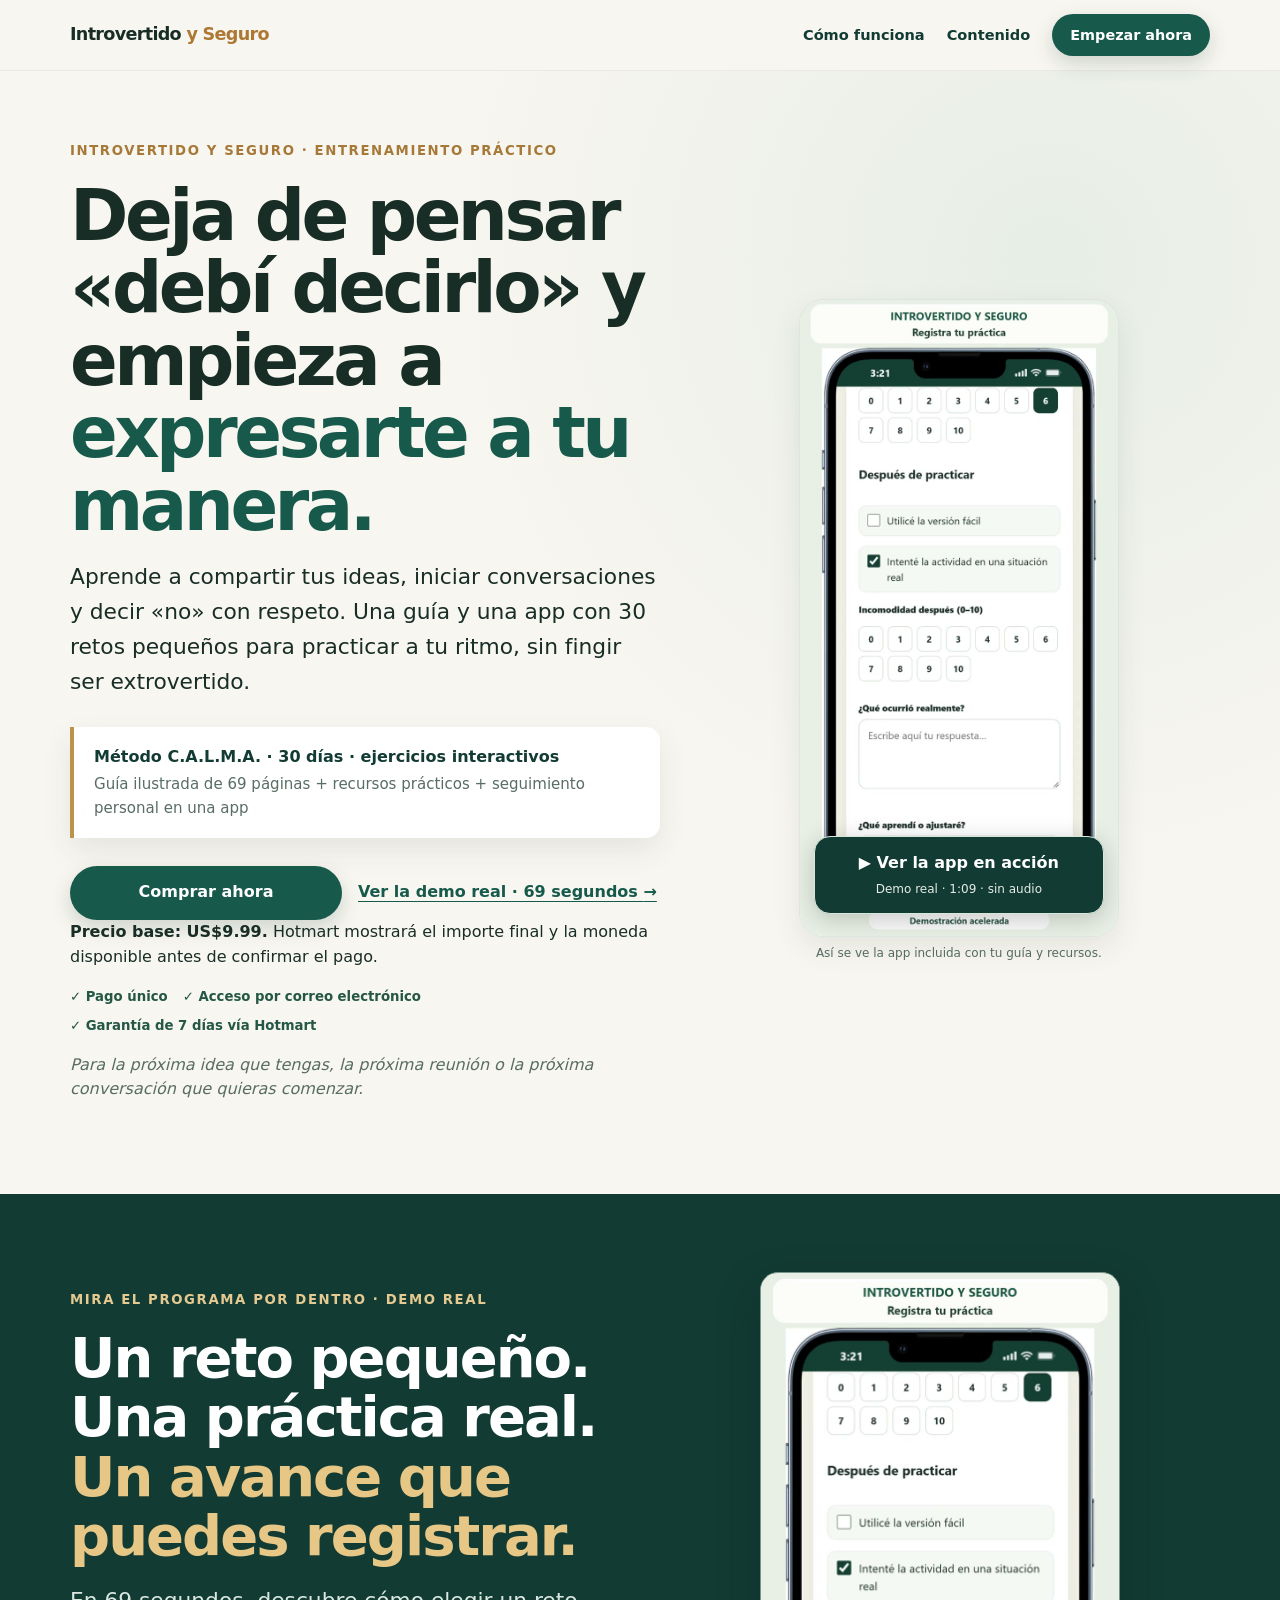
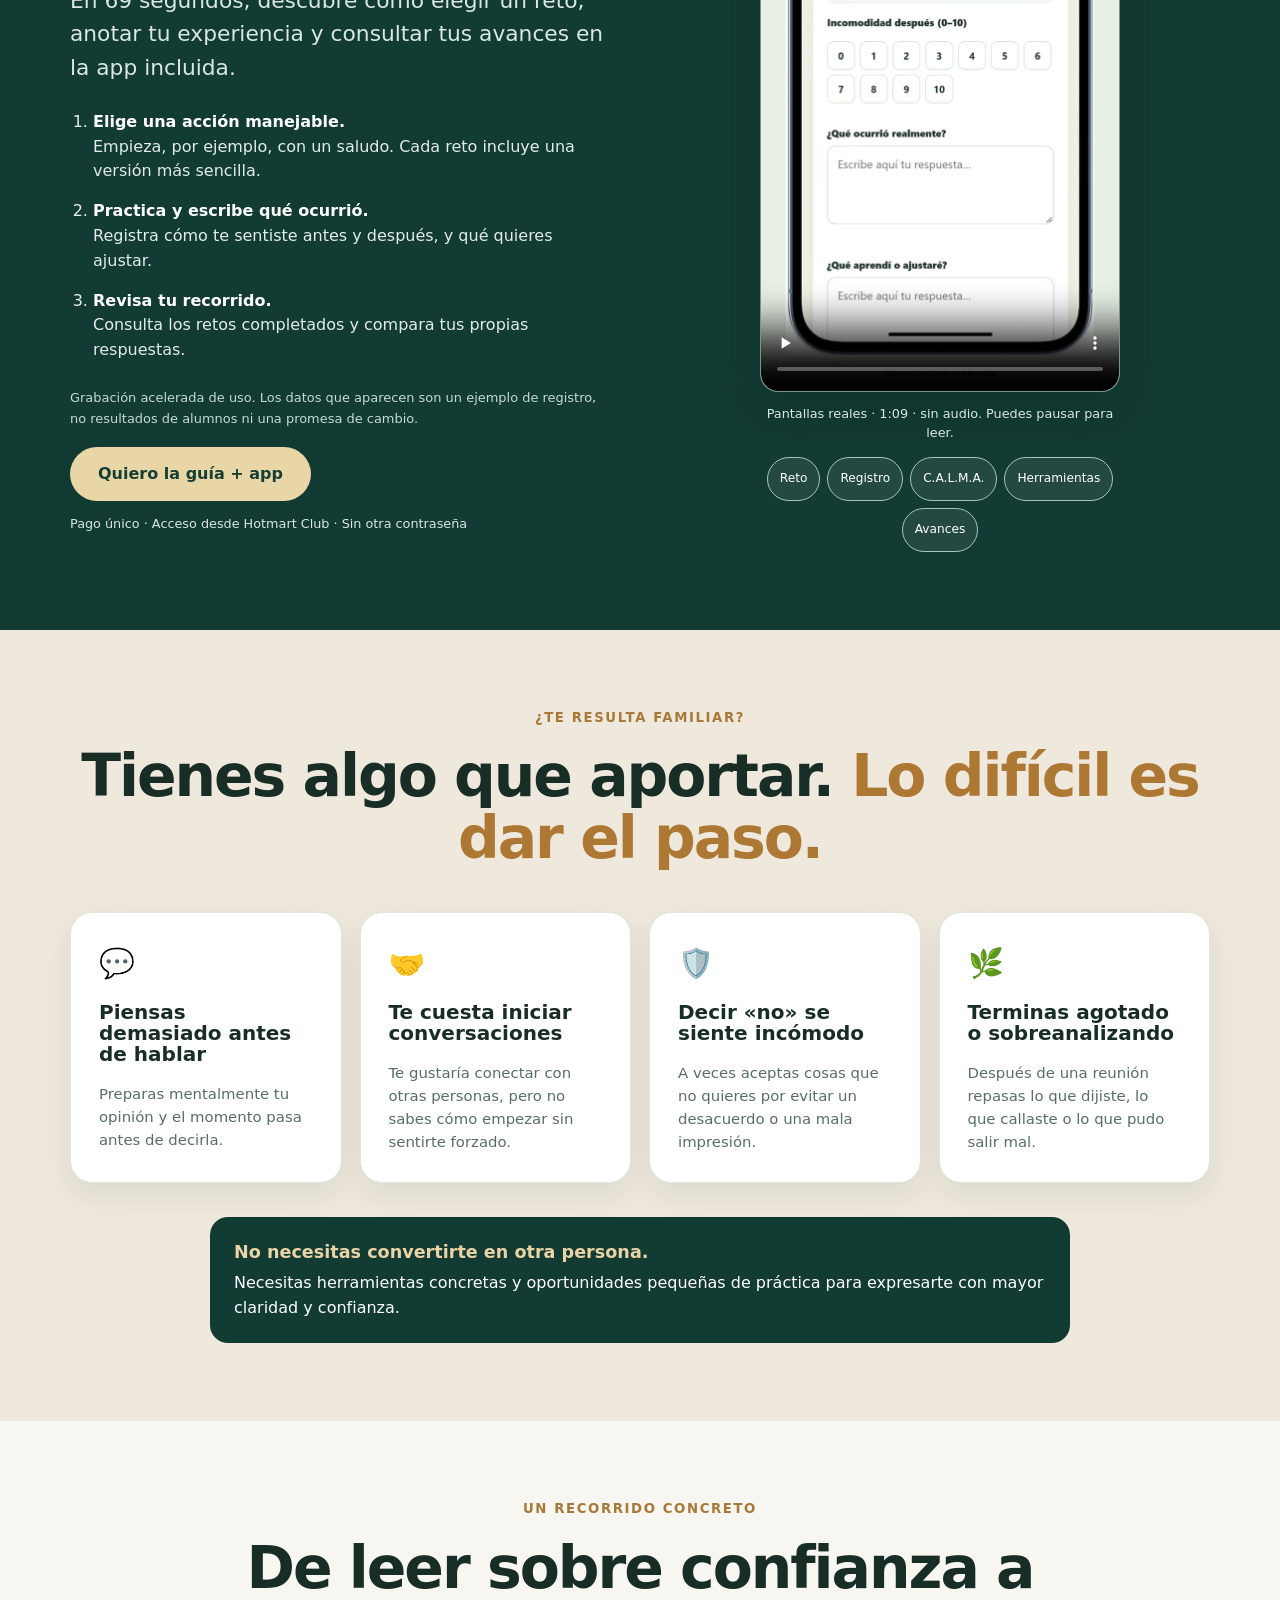
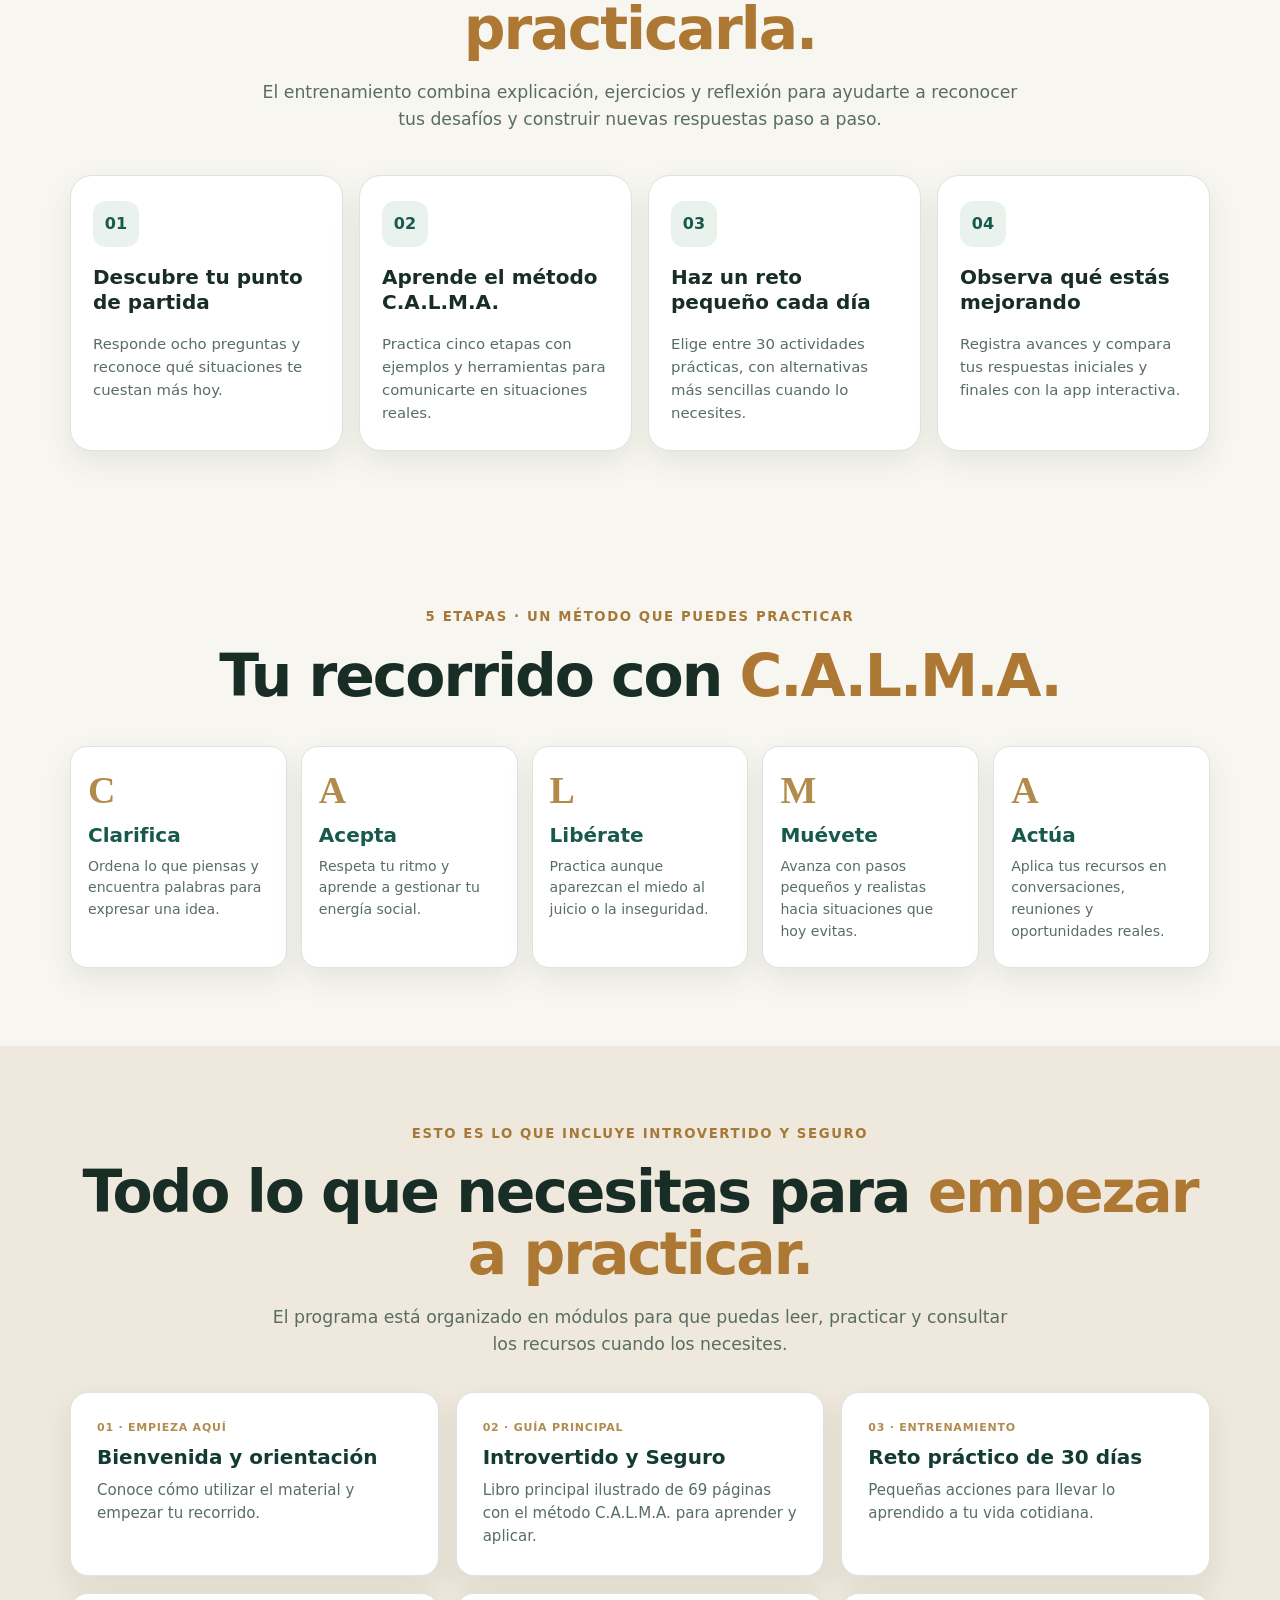
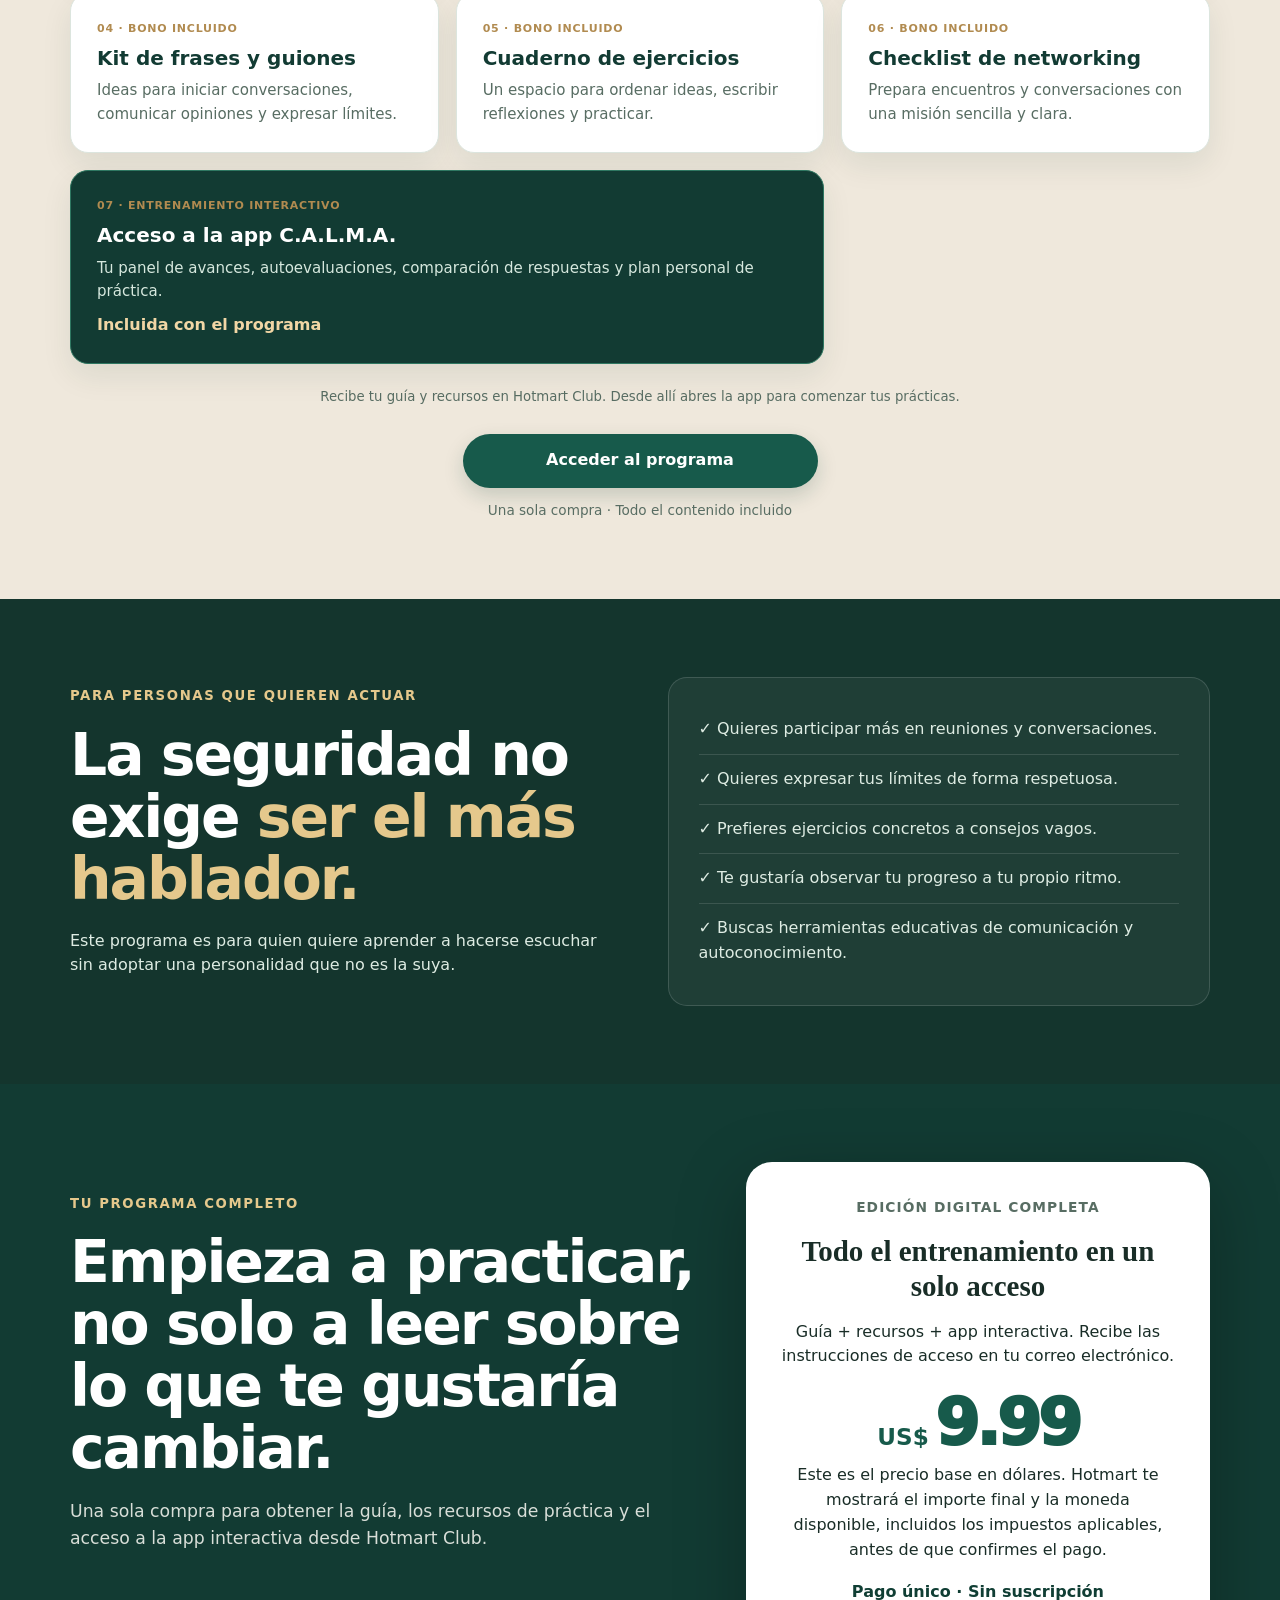
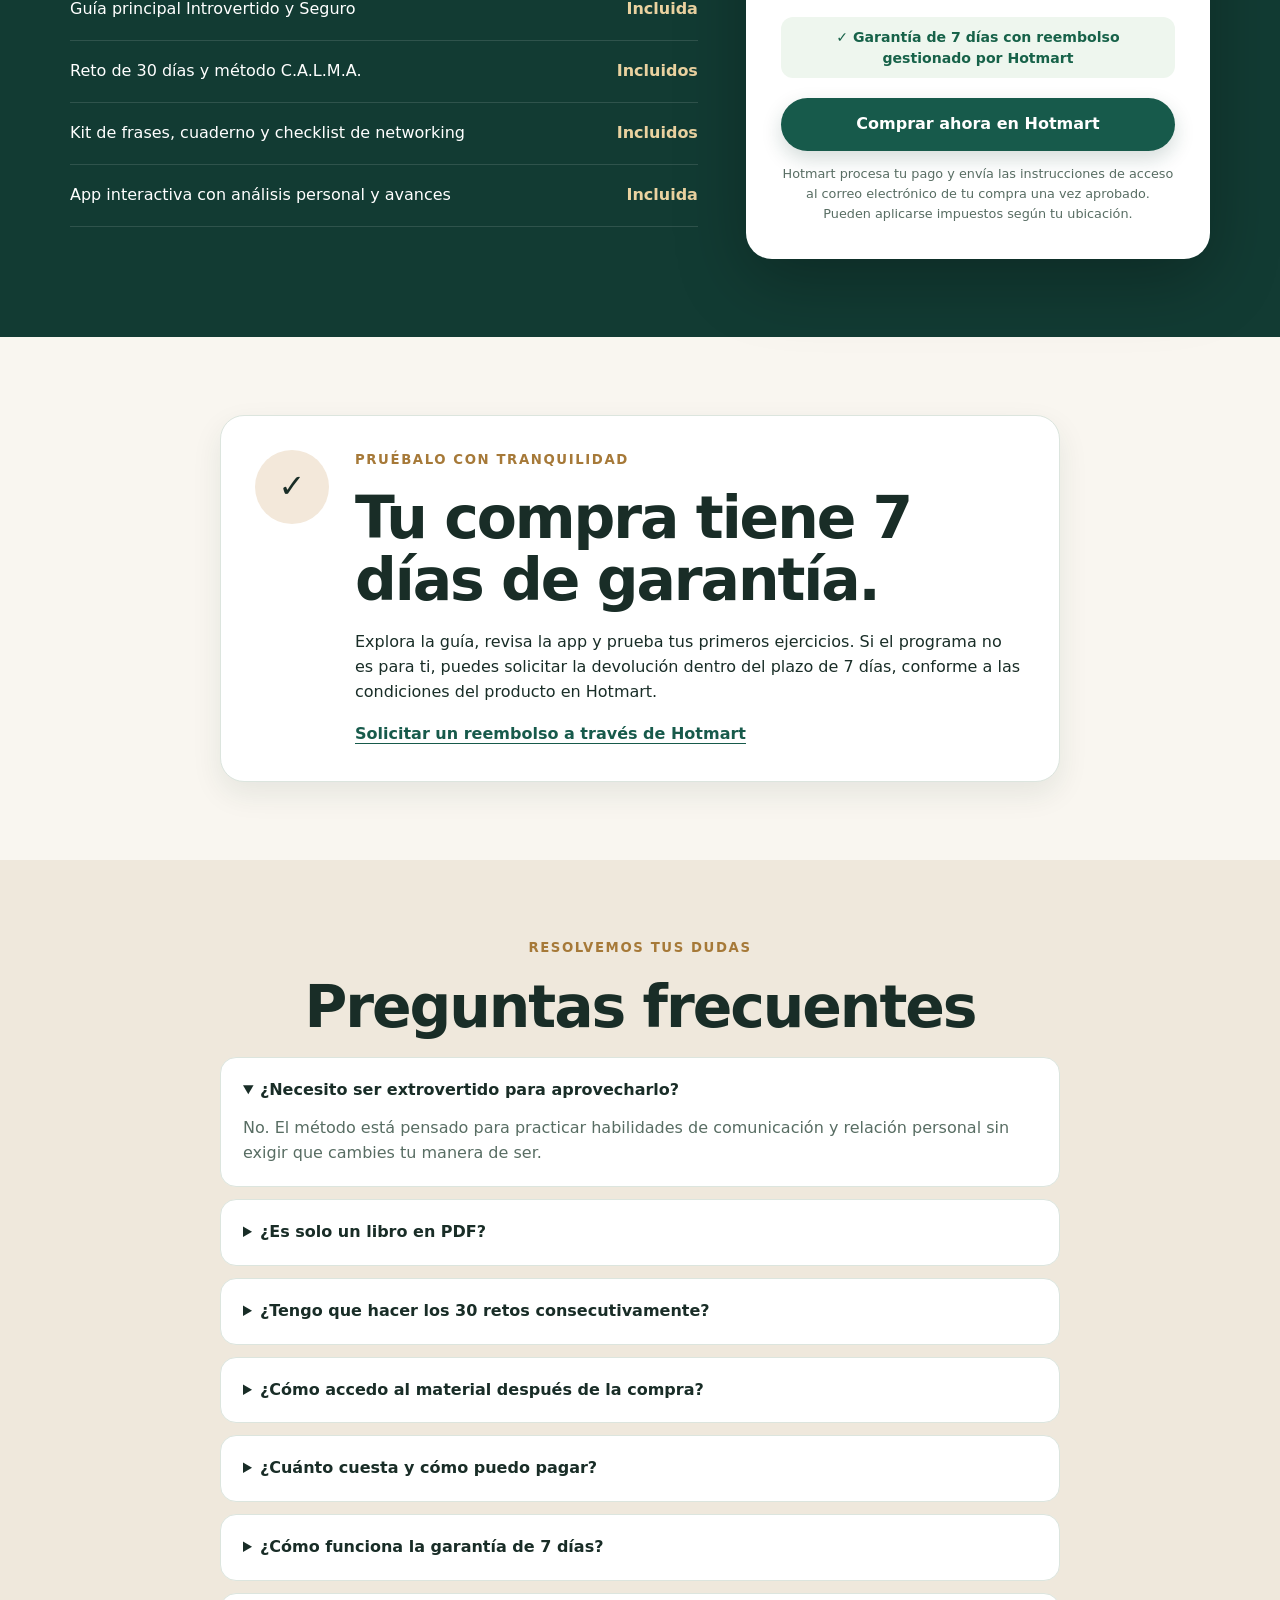
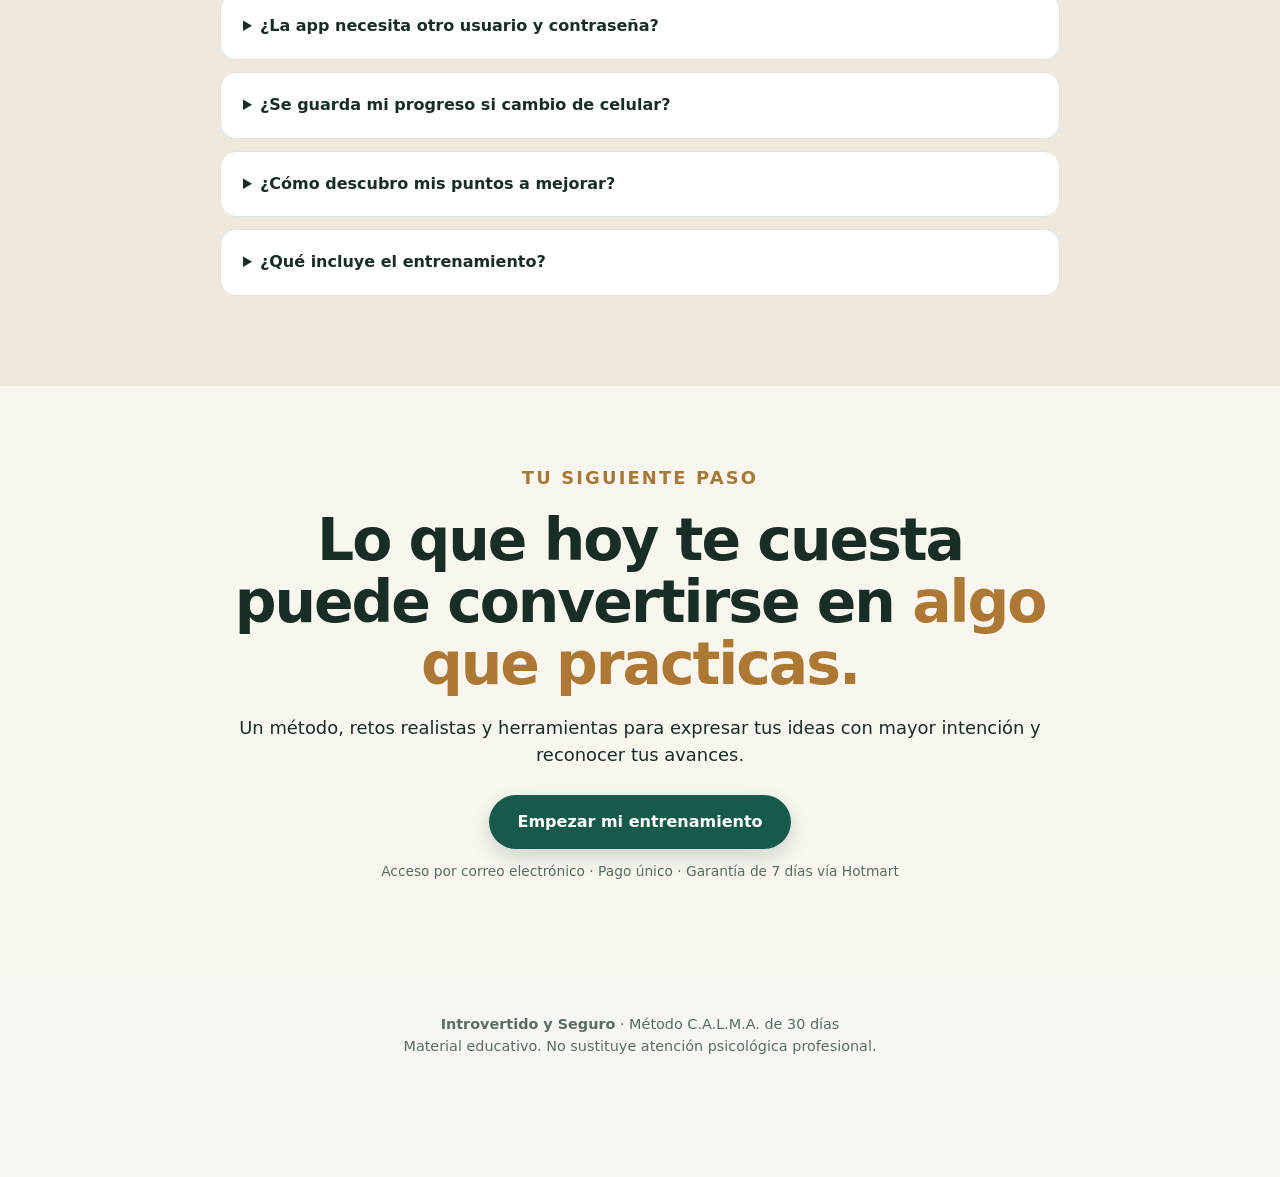
==== commit e11ac4a8: "CRO: unify USD base price and clarify authoritative Hotmart final total on all mobile purchase touch" ====
--- a/index.html
+++ b/index.html
@@ -35,9 +35,10 @@
             <span>Guía ilustrada de 69 páginas + recursos prácticos + seguimiento personal en una app</span>
           </div>
           <div class="hero-cta-row">
-            <a class="btn btn-hotmart" data-hotmart href="https://pay.hotmart.com/F108322703A?checkoutMode=10">Ver precio en mi moneda</a>
+            <a class="btn btn-hotmart" data-hotmart href="https://pay.hotmart.com/F108322703A?checkoutMode=10">Comprar ahora</a>
             <a class="text-link" href="#app-interactiva">Ver la demo real · 69 segundos <span aria-hidden="true">→</span></a>
           </div>
+          <p class="hero-price-note"><strong>Precio base: US$9.99.</strong> Hotmart mostrará el importe final y la moneda disponible antes de confirmar el pago.</p>
           <div class="hero-trust" aria-label="Información de compra"><span>✓ Pago único</span><span>✓ Acceso por correo electrónico</span><span>✓ Garantía de 7 días vía Hotmart</span></div>
           <p class="microcopy">Para la próxima idea que tengas, la próxima reunión o la próxima conversación que quieras comenzar.</p>
         </div>
@@ -176,9 +177,9 @@
           <h3 class="checkout-heading">Todo el entrenamiento en un solo acceso</h3>
           <p>Guía + recursos + app interactiva. Recibe las instrucciones de acceso en tu correo electrónico.</p>
           <div class="price" aria-label="Precio base: 9 dólares con 99 centavos"><span class="price-currency">US$</span>9.99</div>
-          <p class="currency-note">Precio base en dólares. El checkout oficial de Hotmart mostrará el precio correspondiente a tu país y los posibles impuestos antes de pagar.</p>
+          <p class="currency-note">Este es el precio base en dólares. Hotmart te mostrará el importe final y la moneda disponible, incluidos los impuestos aplicables, antes de que confirmes el pago.</p>
           <p class="offer-payment">Pago único · Sin suscripción</p><p class="offer-guarantee">✓ Garantía de 7 días con reembolso gestionado por Hotmart</p>
-          <a class="btn btn-hotmart" data-hotmart href="https://pay.hotmart.com/F108322703A?checkoutMode=10">Ver el precio exacto en Hotmart</a>
+          <a class="btn btn-hotmart" data-hotmart href="https://pay.hotmart.com/F108322703A?checkoutMode=10">Comprar ahora en Hotmart</a>
           <small>Hotmart procesa tu pago y envía las instrucciones de acceso al correo electrónico de tu compra una vez aprobado. Pueden aplicarse impuestos según tu ubicación.</small>
         </aside>
       </div>
@@ -203,7 +204,7 @@
           <details><summary>¿Es solo un libro en PDF?</summary><p>No. Además de la guía hay actividades, recursos y una app donde puedes responder preguntas, completar retos, ver tu porcentaje de progreso y comparar evaluaciones.</p></details>
           <details><summary>¿Tengo que hacer los 30 retos consecutivamente?</summary><p>No. Puedes hacerlos a tu ritmo, regresar a un día anterior y escoger versiones más fáciles de las prácticas.</p></details>
           <details><summary>¿Cómo accedo al material después de la compra?</summary><p>Una vez aprobado el pago, Hotmart envía al correo electrónico que registraste las instrucciones para acceder al contenido. Revisa también la carpeta de spam si no encuentras el mensaje. La app está incluida como recurso del programa.</p></details>
-          <details><summary>¿Cuánto cuesta y cómo puedo pagar?</summary><p>El precio base mostrado en el checkout oficial es US$9.99, pago único. Hotmart indica los métodos de pago disponibles y los impuestos que correspondan según tu ubicación.</p></details>
+          <details><summary>¿Cuánto cuesta y cómo puedo pagar?</summary><p>El programa tiene un precio base de US$9.99, en un solo pago. Antes de confirmar tu compra, Hotmart mostrará el total final, la moneda de pago disponible y los impuestos que correspondan. No hacemos una conversión estimada en esta página.</p></details>
           <details><summary>¿Cómo funciona la garantía de 7 días?</summary><p>Dispones de 7 días desde la aprobación de la compra para solicitar un reembolso, de acuerdo con las condiciones de garantía configuradas para el producto. La solicitud se gestiona a través de Hotmart en <a href="https://refund.hotmart.com/" target="_blank" rel="noopener noreferrer">su plataforma de reembolsos</a>.</p></details>
           <details><summary>¿La app necesita otro usuario y contraseña?</summary><p>No. Una vez que ingresas a Hotmart Club, abres el enlace de la app como recurso del curso, sin registrarte nuevamente. Puedes usarla desde el navegador de tu celular o computadora.</p></details>
           <details><summary>¿Se guarda mi progreso si cambio de celular?</summary><p>Los avances se guardan en el navegador en que uses la app. No se sincronizan automáticamente entre dispositivos; puedes exportar un respaldo desde «Mis avances» e importarlo en otro navegador.</p></details>
@@ -229,7 +230,7 @@
   </footer>
 
   <div class="mobile-offer" aria-label="Acceso rápido al contenido del programa">
-    <div><strong>Ver precio local</strong><span>Pago único · Hotmart</span></div>
+    <div><strong>US$9.99</strong><span>Precio base · Total final en Hotmart</span></div>
     <a class="btn btn-small btn-hotmart" data-hotmart href="https://pay.hotmart.com/F108322703A?checkoutMode=10">Empezar ahora</a>
   </div>
 
--- a/styles.css
+++ b/styles.css
@@ -522,16 +522,3 @@
     text-align:center;
   }
 }
-
-
-/* Checkout Hotmart: importe local exacto dentro del formulario oficial. */
-.checkout-local-container{margin:44px auto 0;max-width:850px;}
-.checkout-local-intro{text-align:center;margin:0 auto 22px;max-width:680px;}
-.checkout-local-intro h3{font-size:clamp(1.5rem,3.5vw,2rem);line-height:1.18;}
-.checkout-local-intro p:not(.eyebrow){color:#d8e7df;line-height:1.6;}
-.checkout-local-frame{padding:16px;background:#fff;border-radius:22px;color:#1b332b;box-shadow:0 18px 38px #081c1540;}
-#inline_checkout{min-height:290px;max-width:100%;overflow:hidden;}
-#hotmart-inline-status{padding:50px 12px;text-align:center;color:#45675c;}
-.checkout-local-fallback{text-align:center;color:#375748;font-size:.9rem;margin:14px 0 2px;}
-.checkout-local-link{color:#175a4b;text-decoration:underline;text-underline-offset:3px;font-weight:750;}
-@media(max-width:620px){.checkout-local-container{margin-top:30px;}.checkout-local-frame{padding:10px;border-radius:16px;}.checkout-local-intro h3{font-size:1.55rem;}}
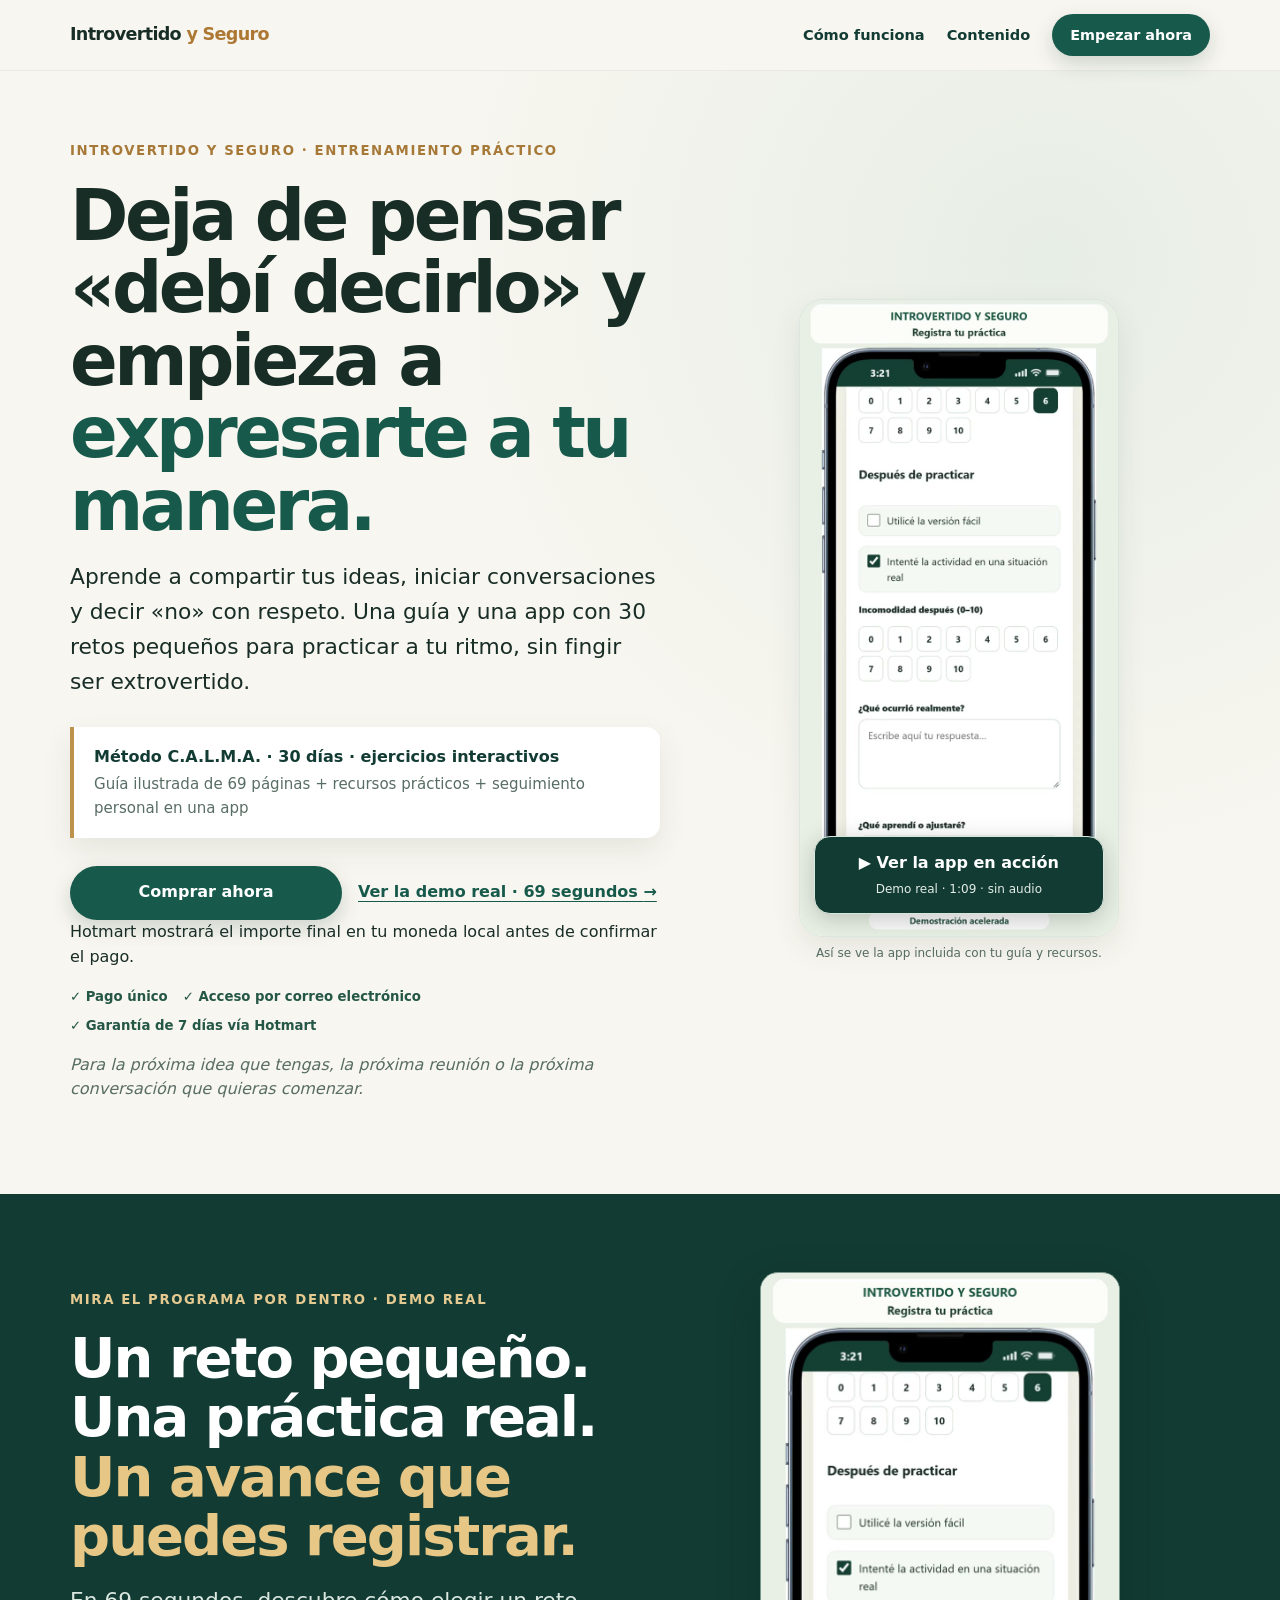
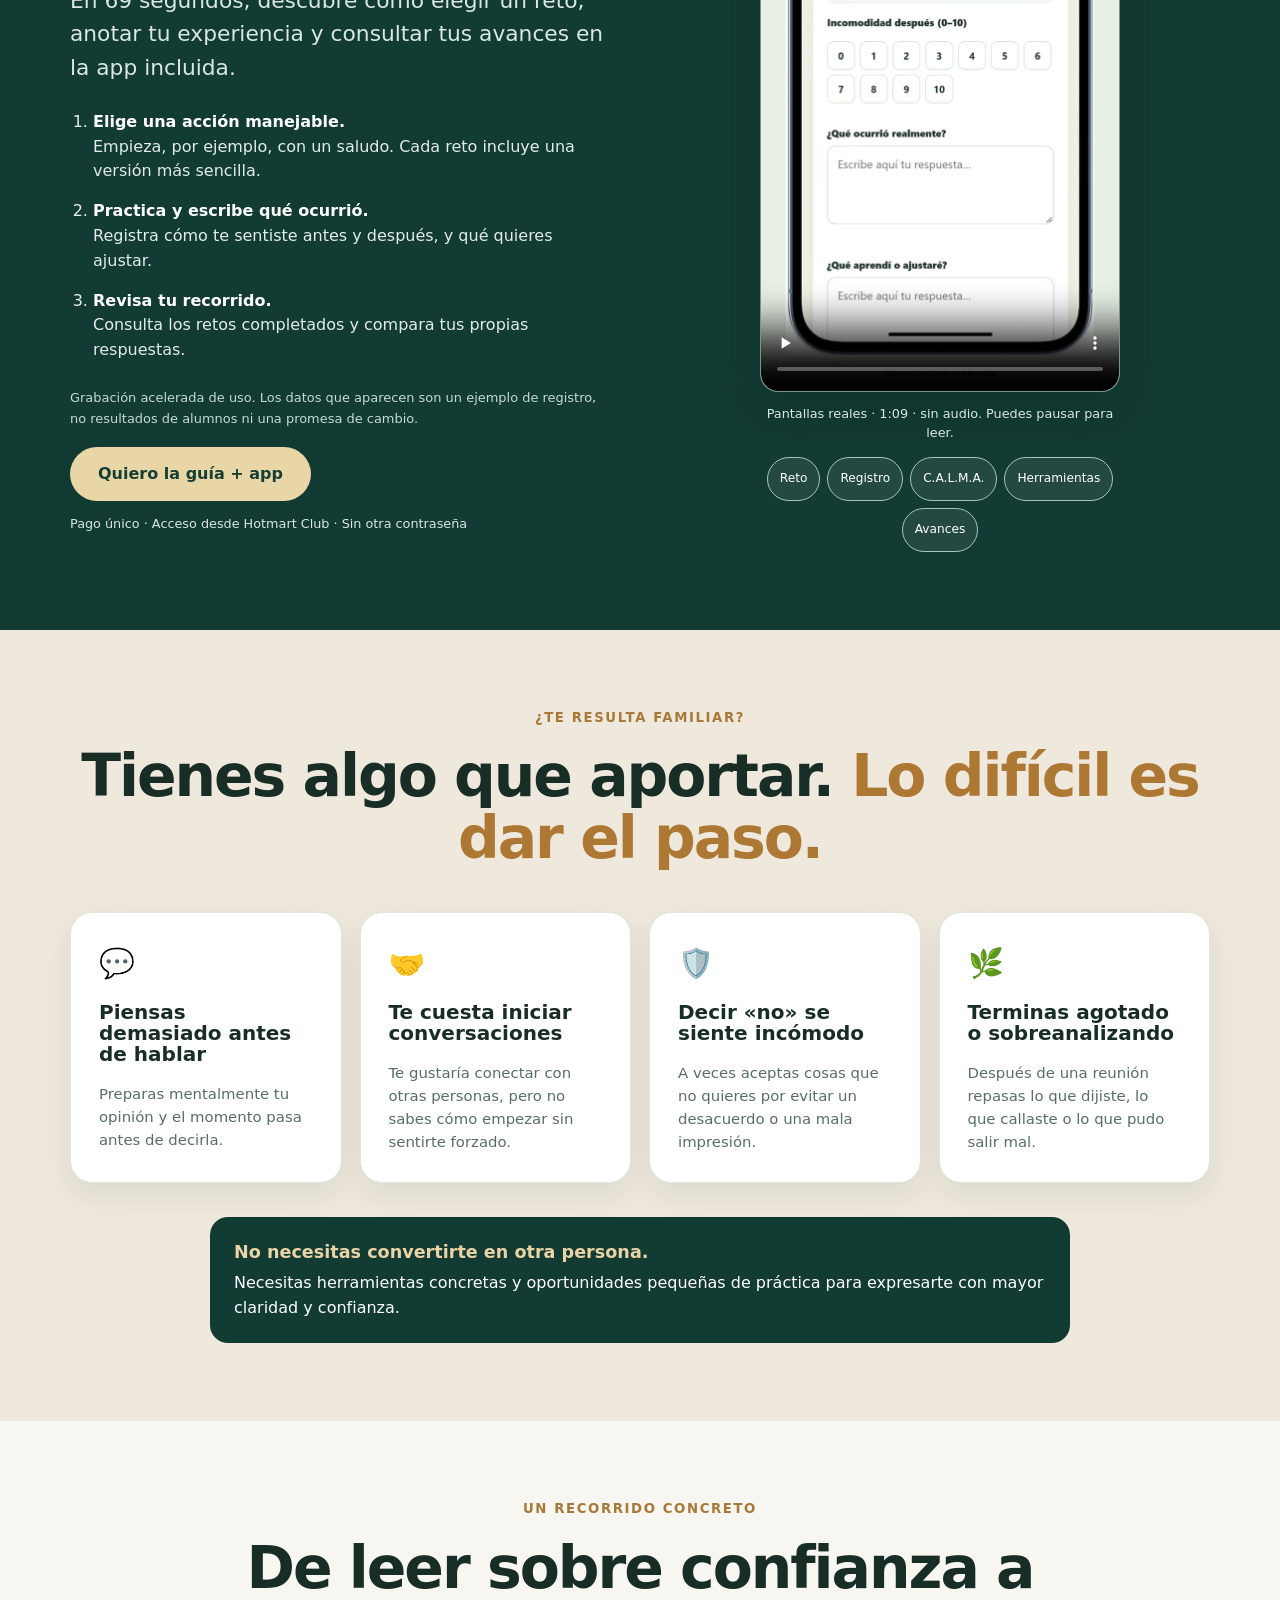
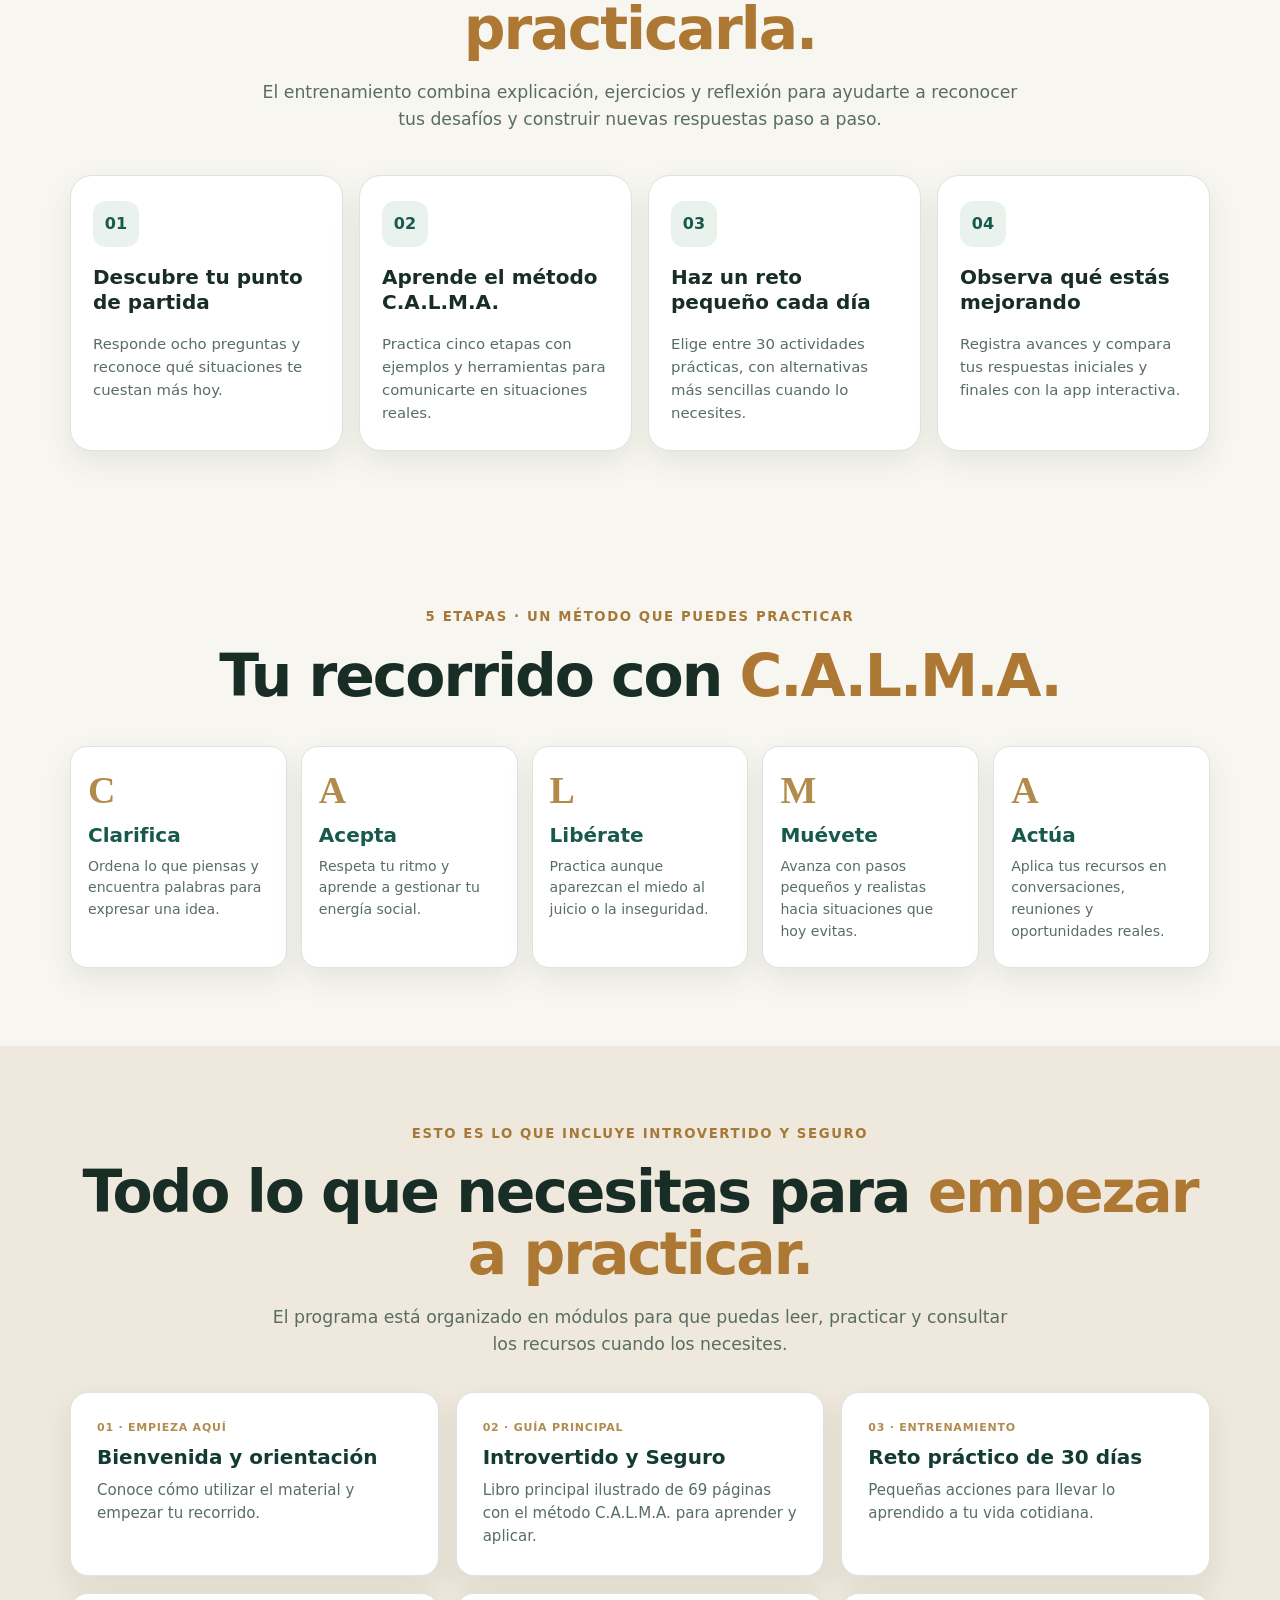
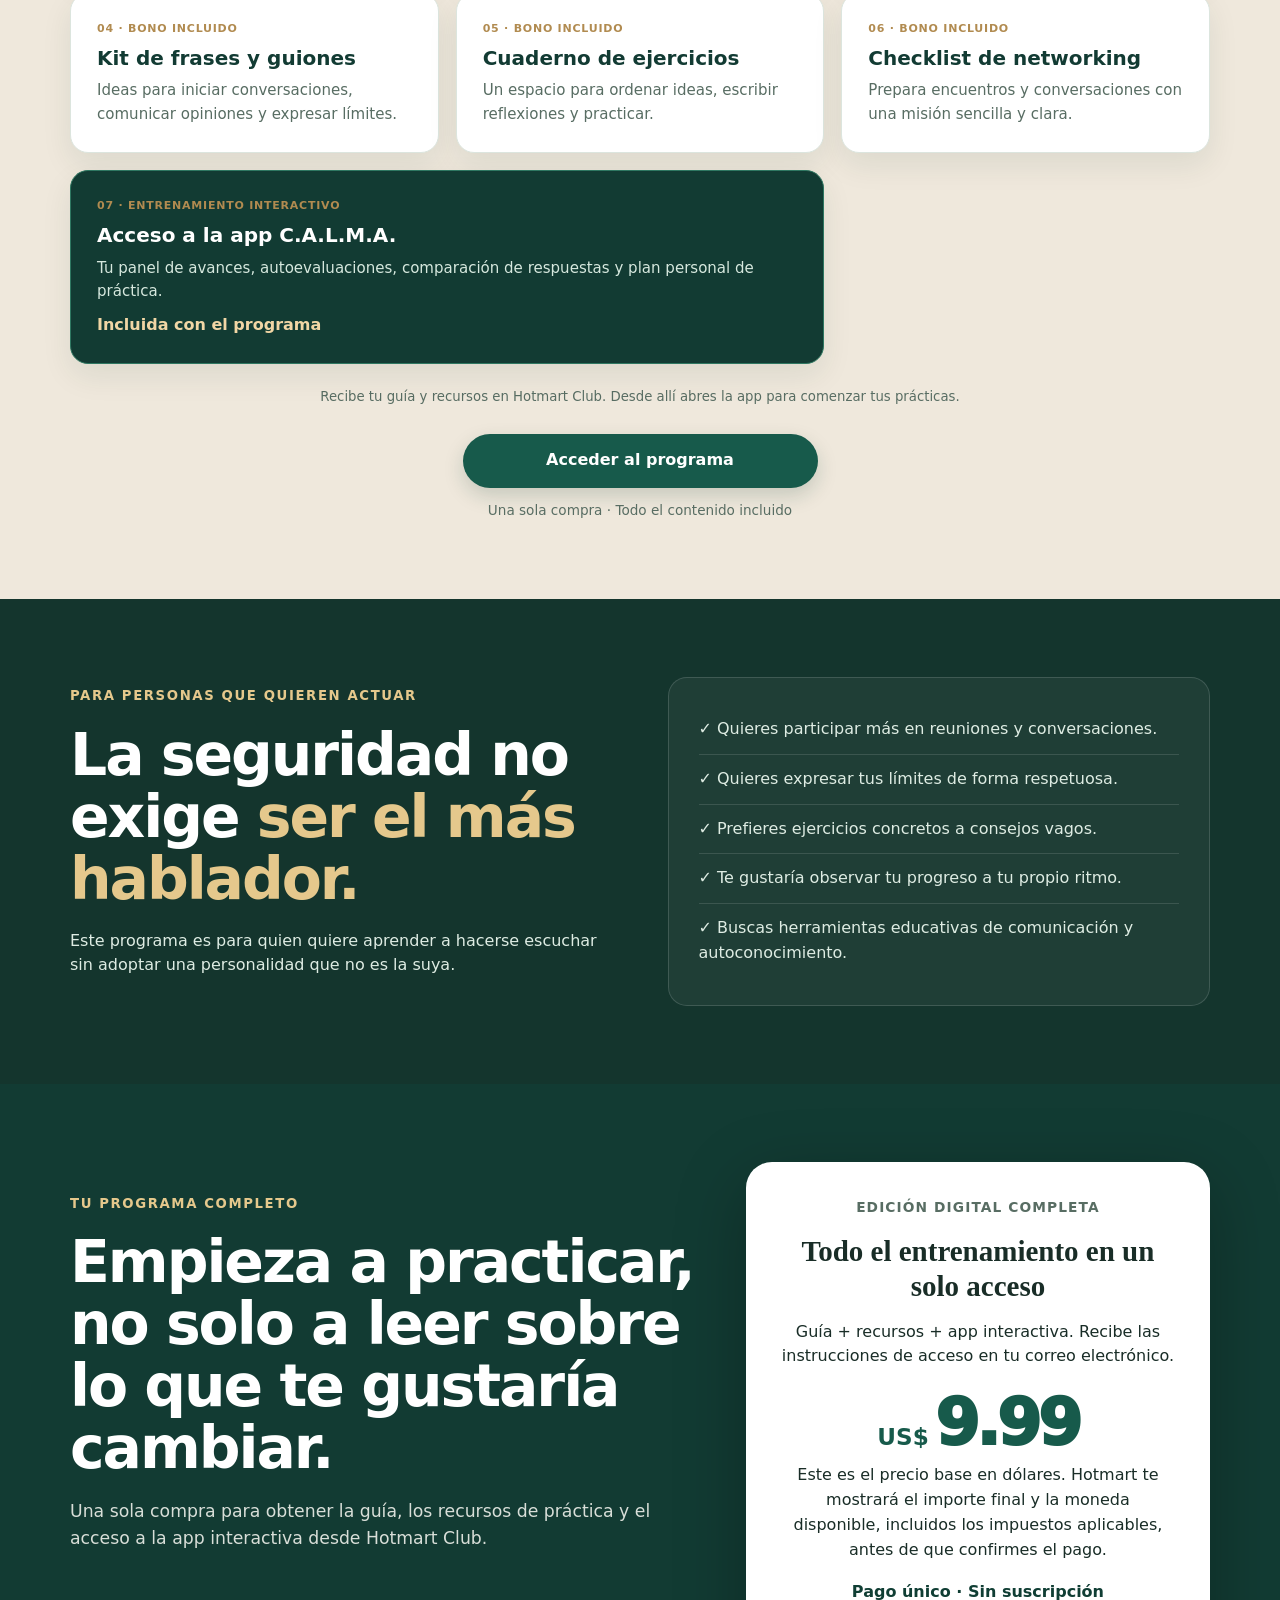
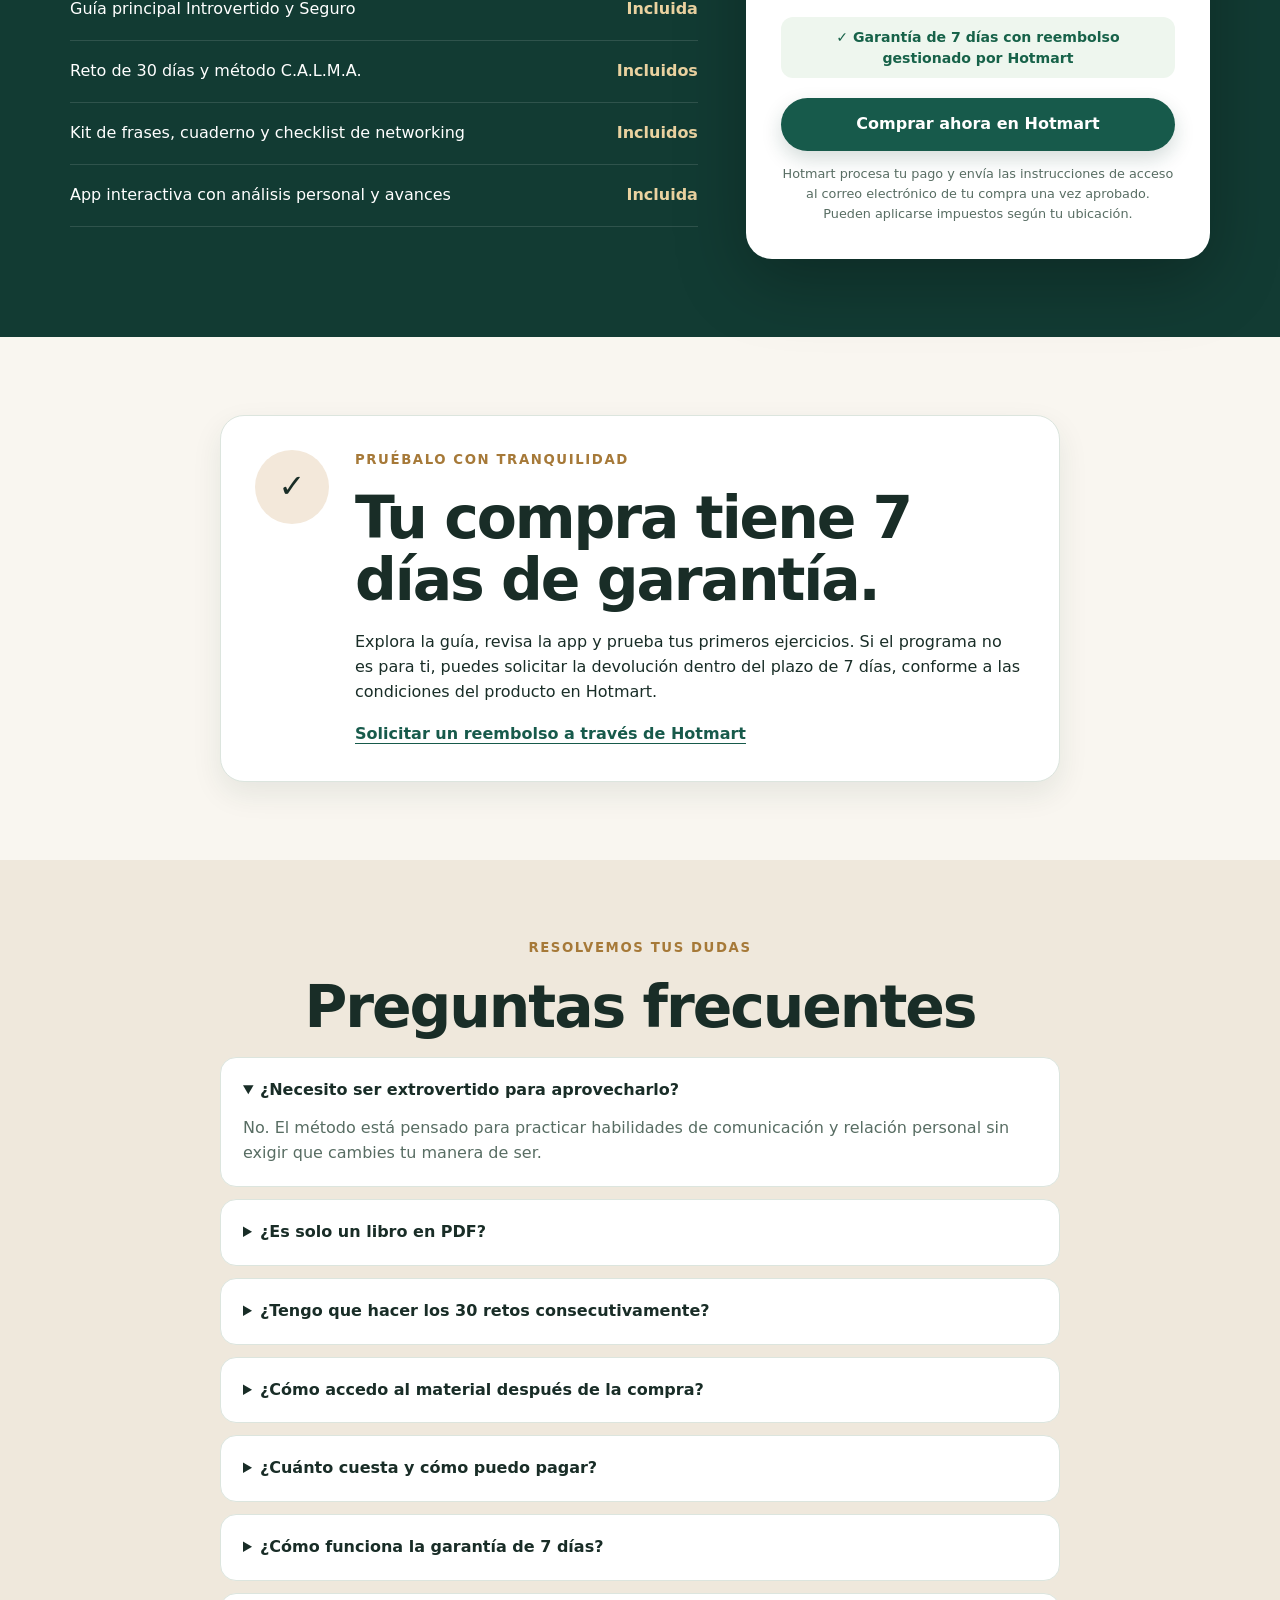
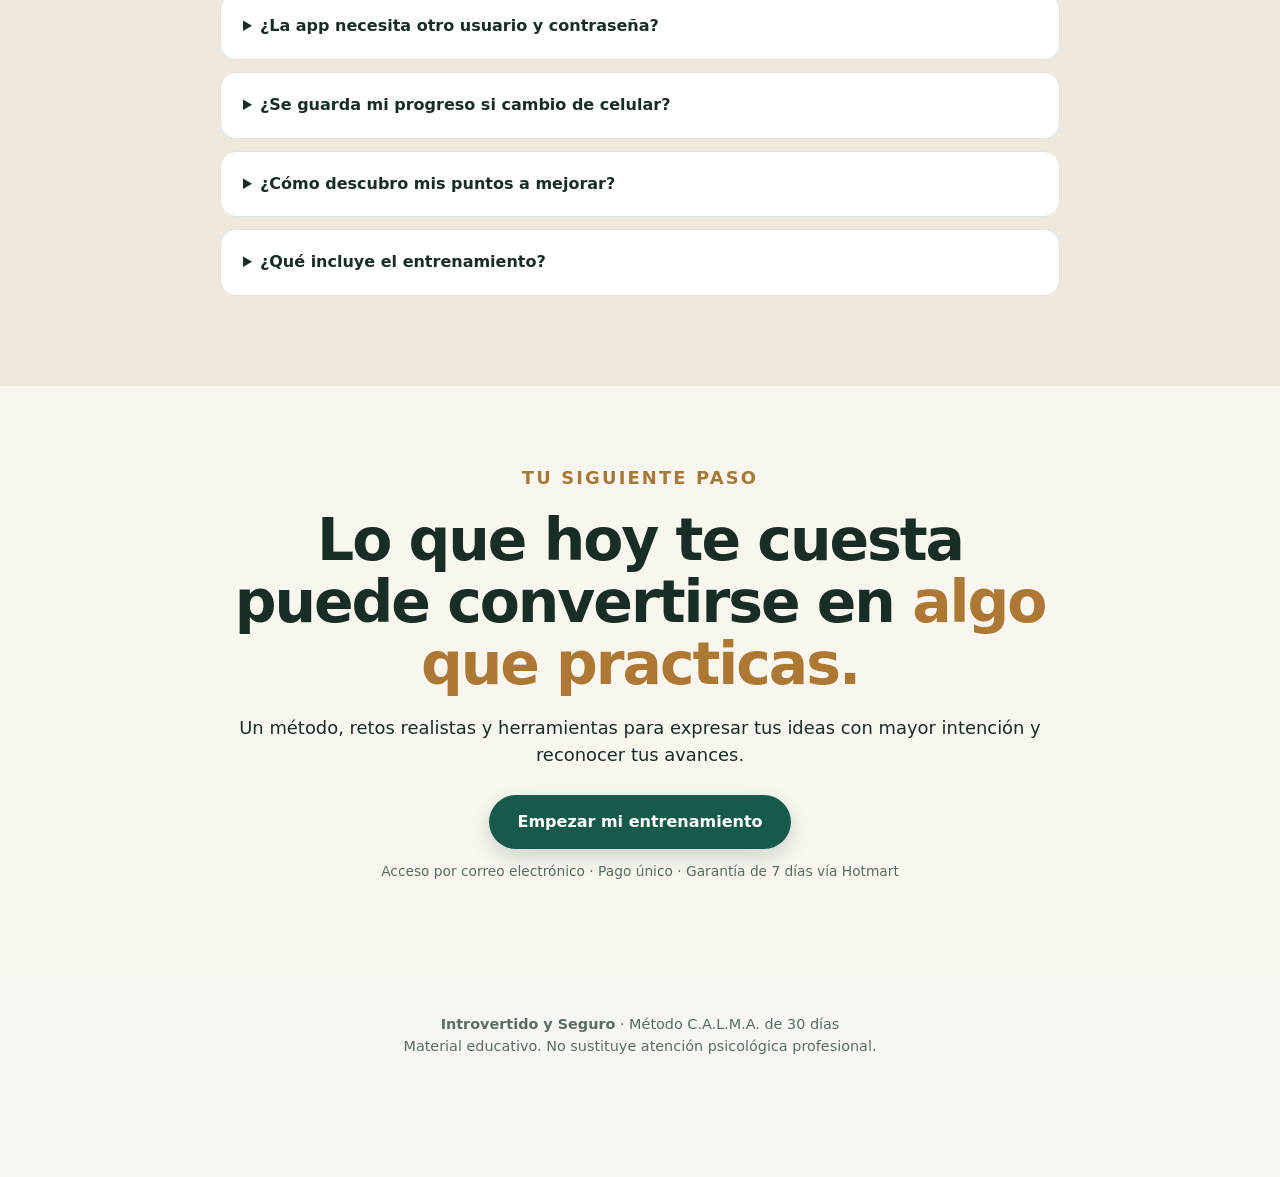
==== commit e25cd507: "copy: clarify Hotmart local-currency final price below hero CTA" ====
--- a/index.html
+++ b/index.html
@@ -38,7 +38,7 @@
             <a class="btn btn-hotmart" data-hotmart href="https://pay.hotmart.com/F108322703A?checkoutMode=10">Comprar ahora</a>
             <a class="text-link" href="#app-interactiva">Ver la demo real · 69 segundos <span aria-hidden="true">→</span></a>
           </div>
-          <p class="hero-price-note"><strong>Precio base: US$9.99.</strong> Hotmart mostrará el importe final y la moneda disponible antes de confirmar el pago.</p>
+          <p class="hero-price-note">Hotmart mostrará el importe final en tu moneda local antes de confirmar el pago.</p>
           <div class="hero-trust" aria-label="Información de compra"><span>✓ Pago único</span><span>✓ Acceso por correo electrónico</span><span>✓ Garantía de 7 días vía Hotmart</span></div>
           <p class="microcopy">Para la próxima idea que tengas, la próxima reunión o la próxima conversación que quieras comenzar.</p>
         </div>
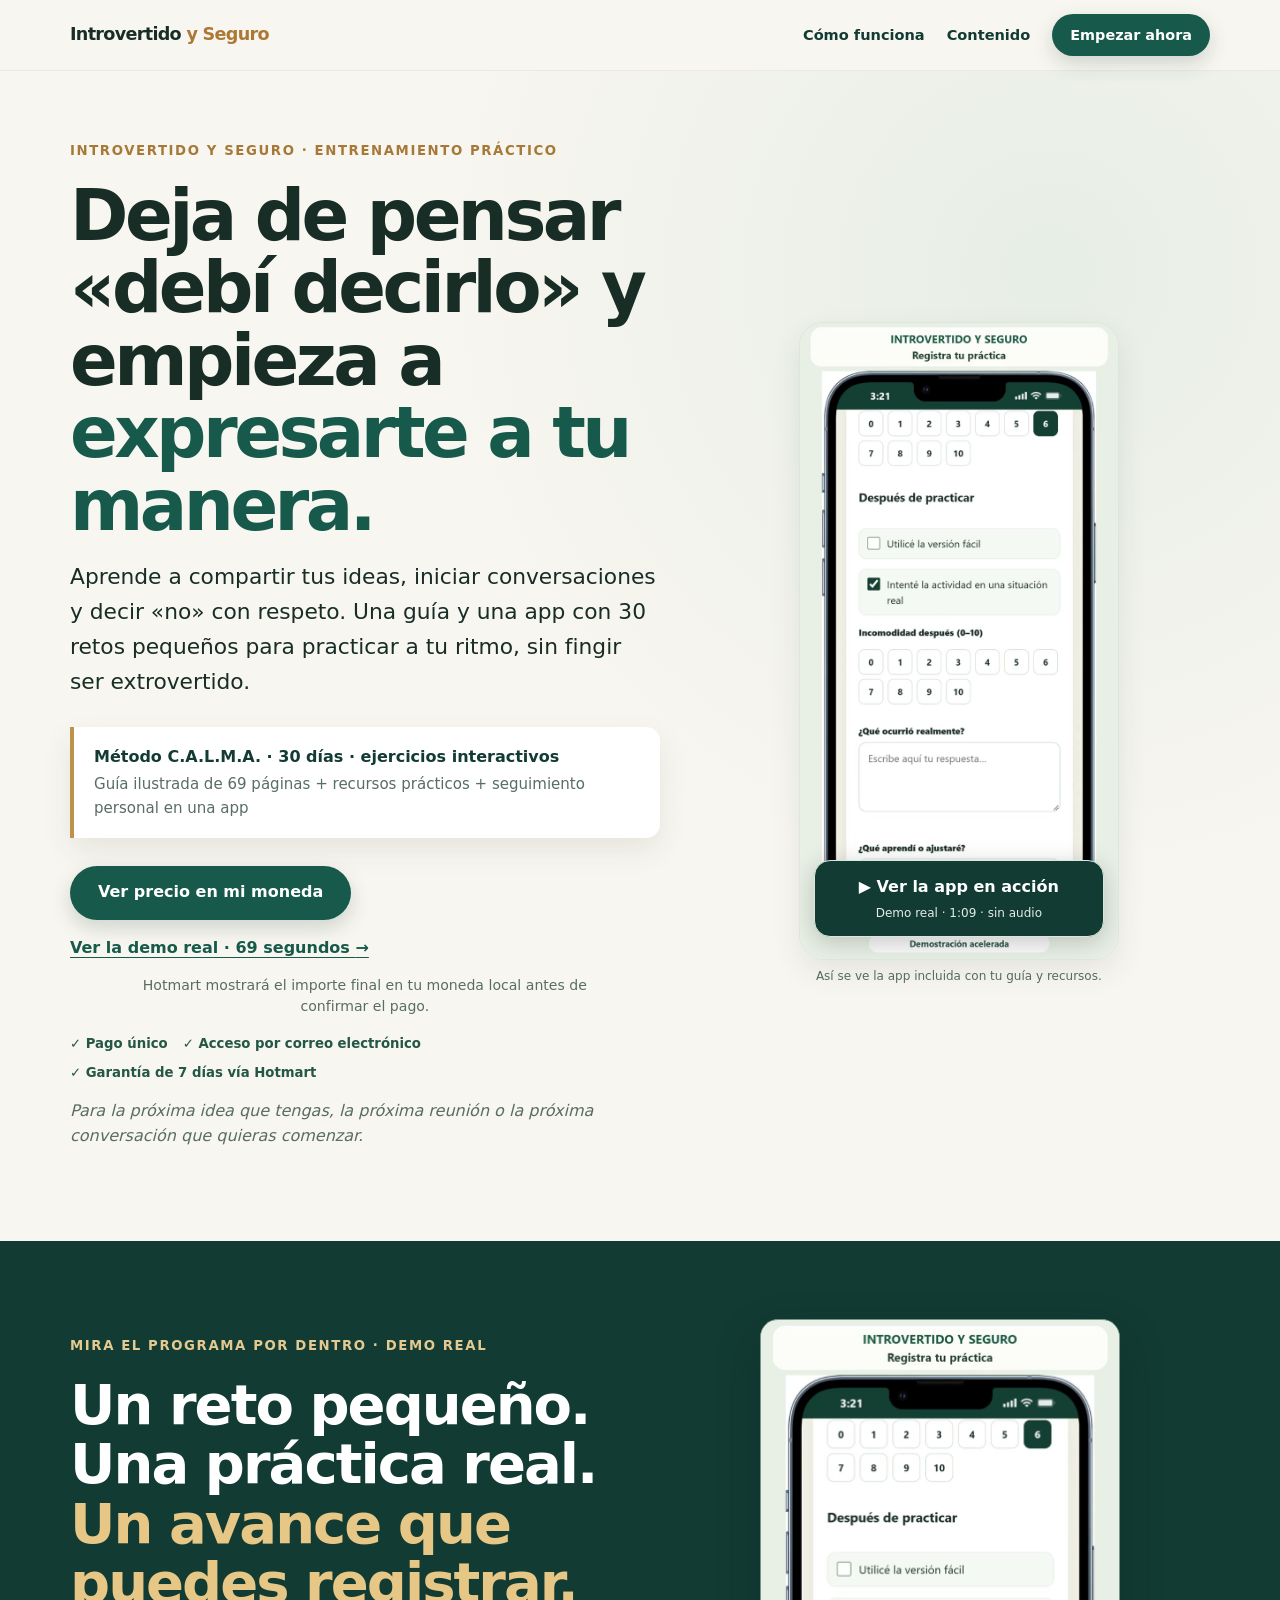
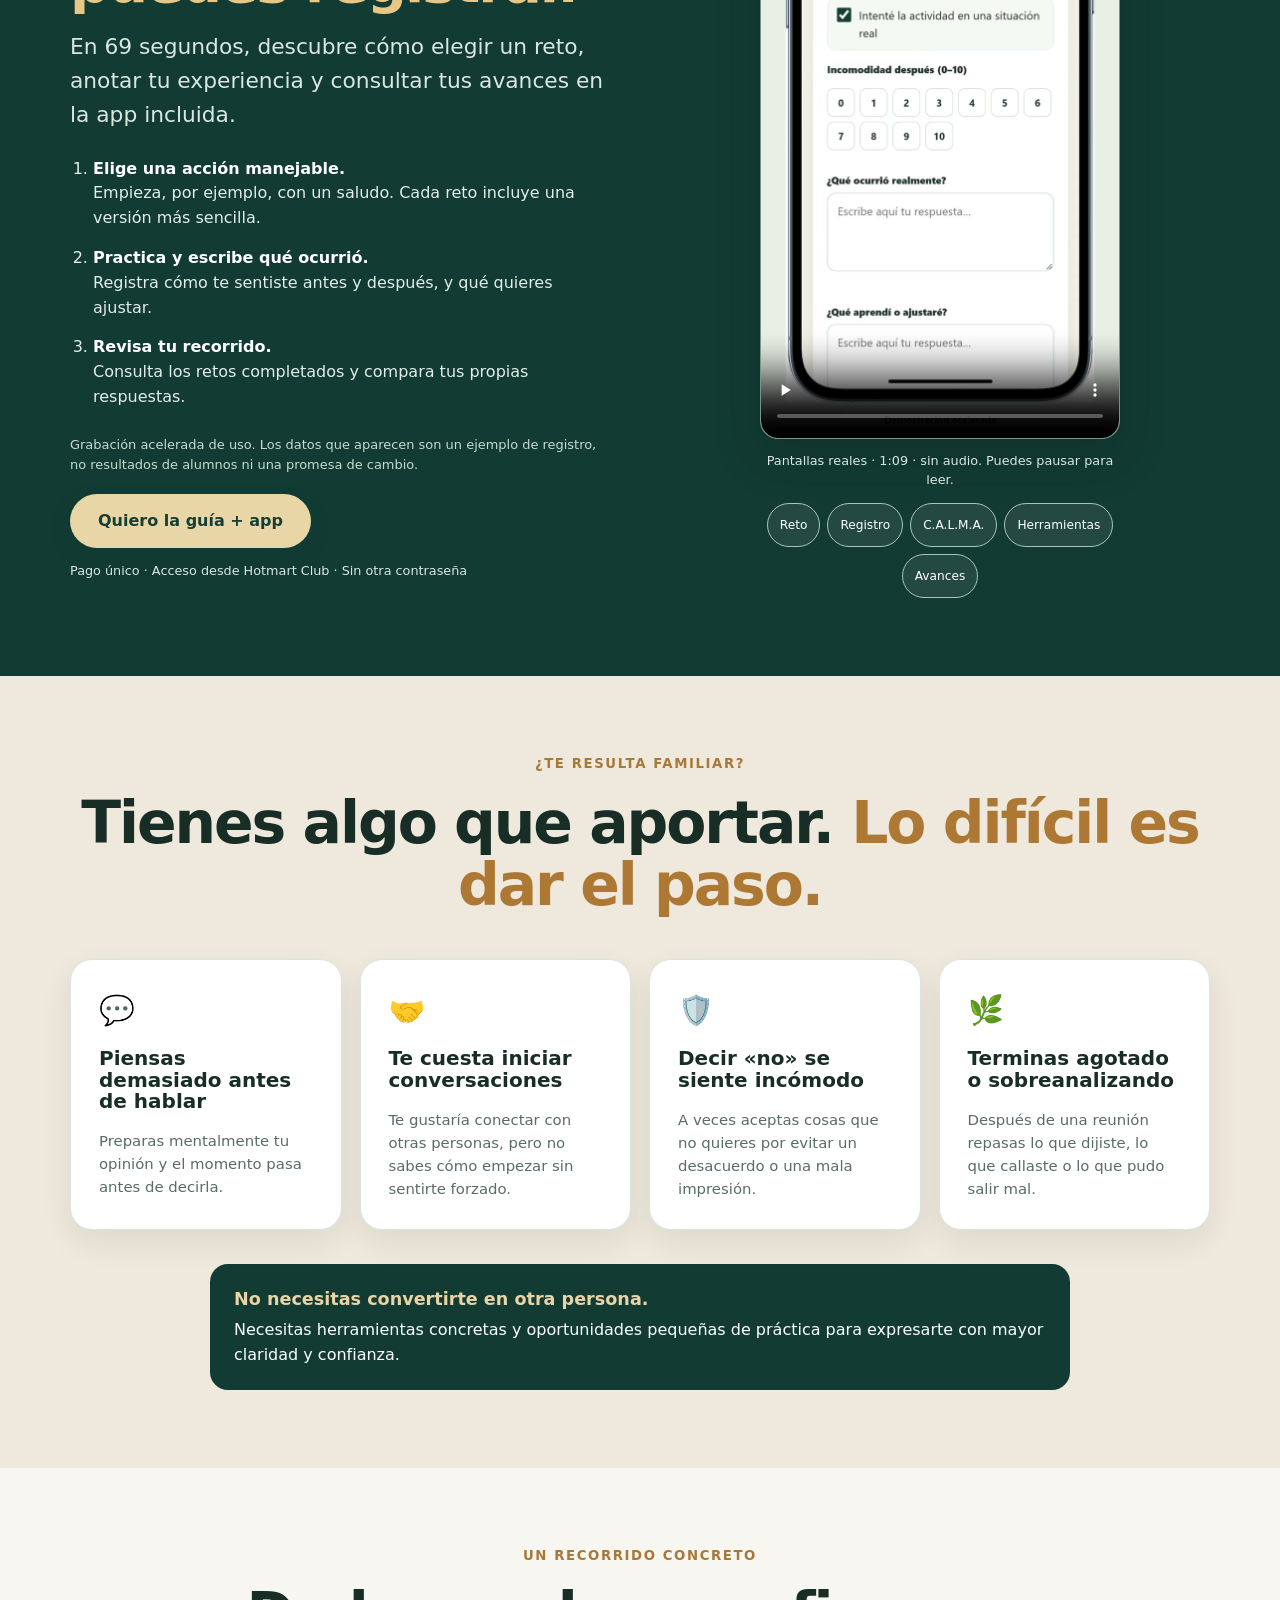
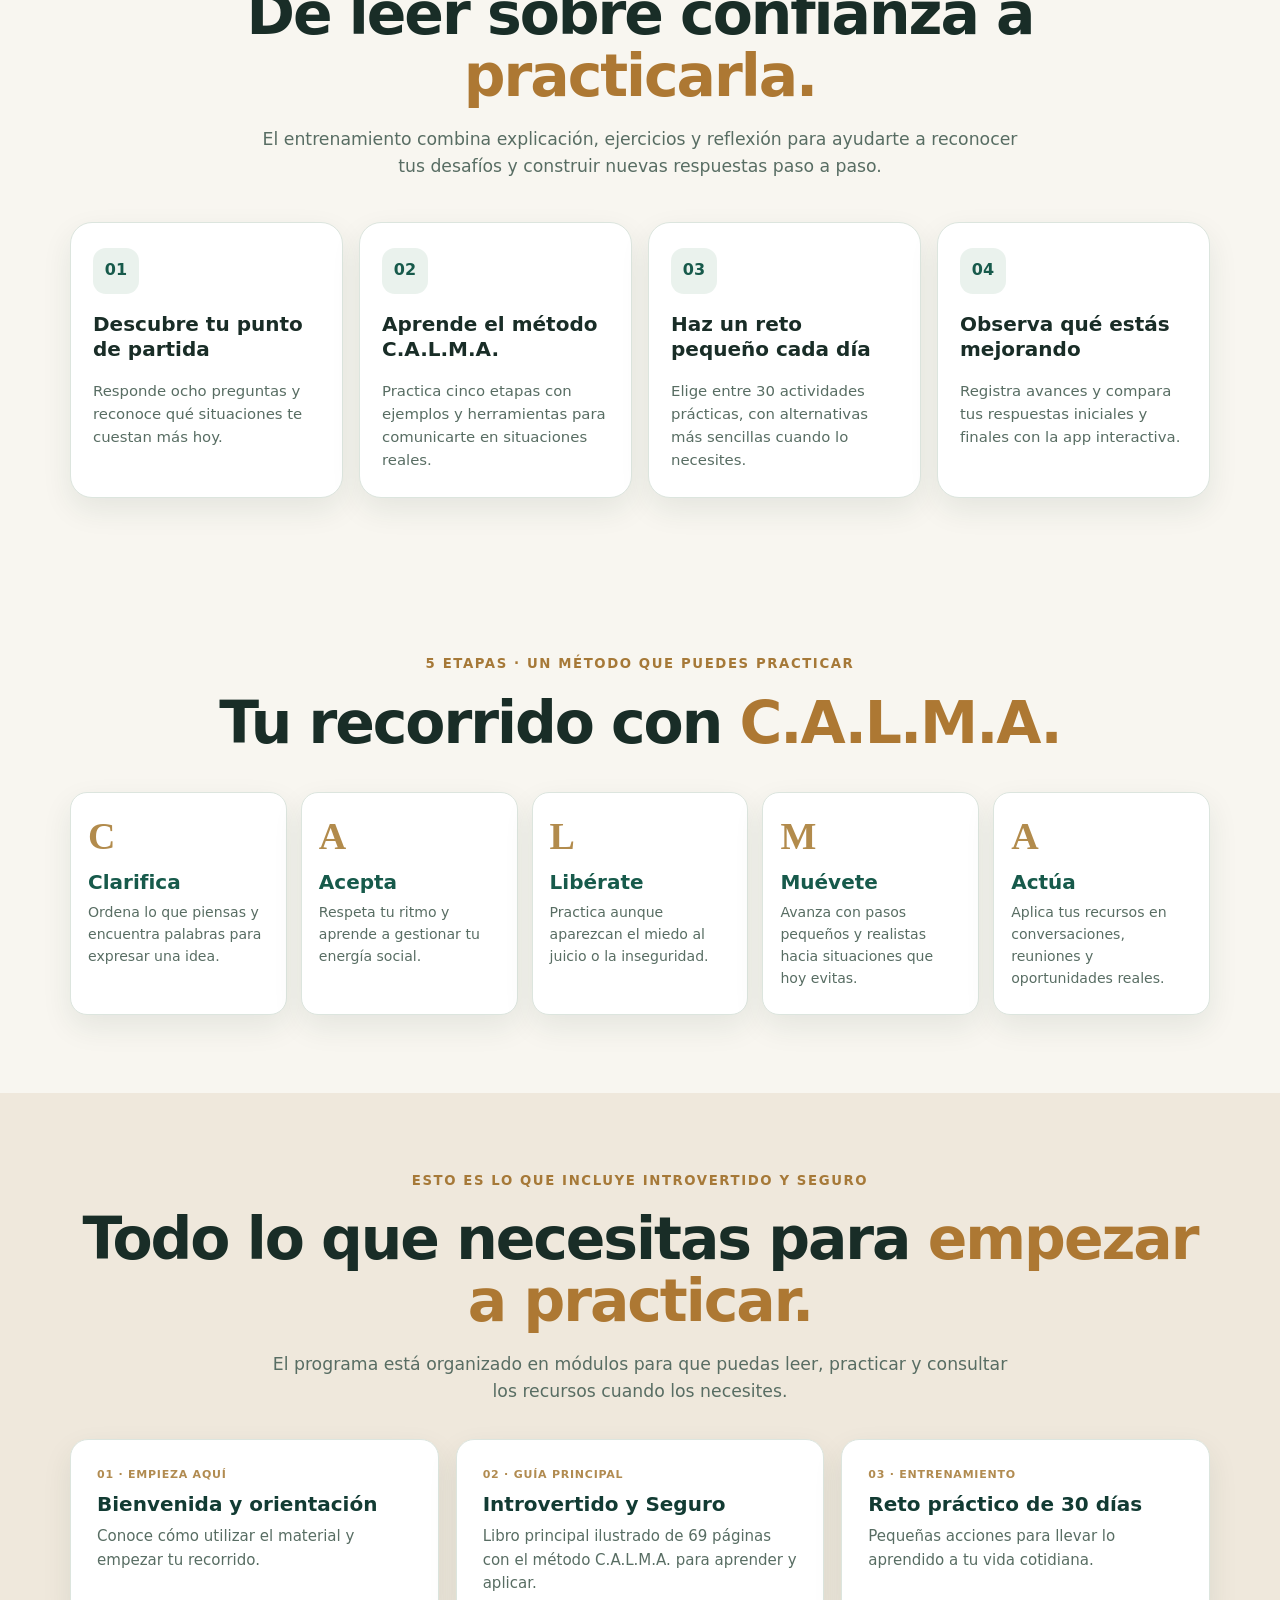
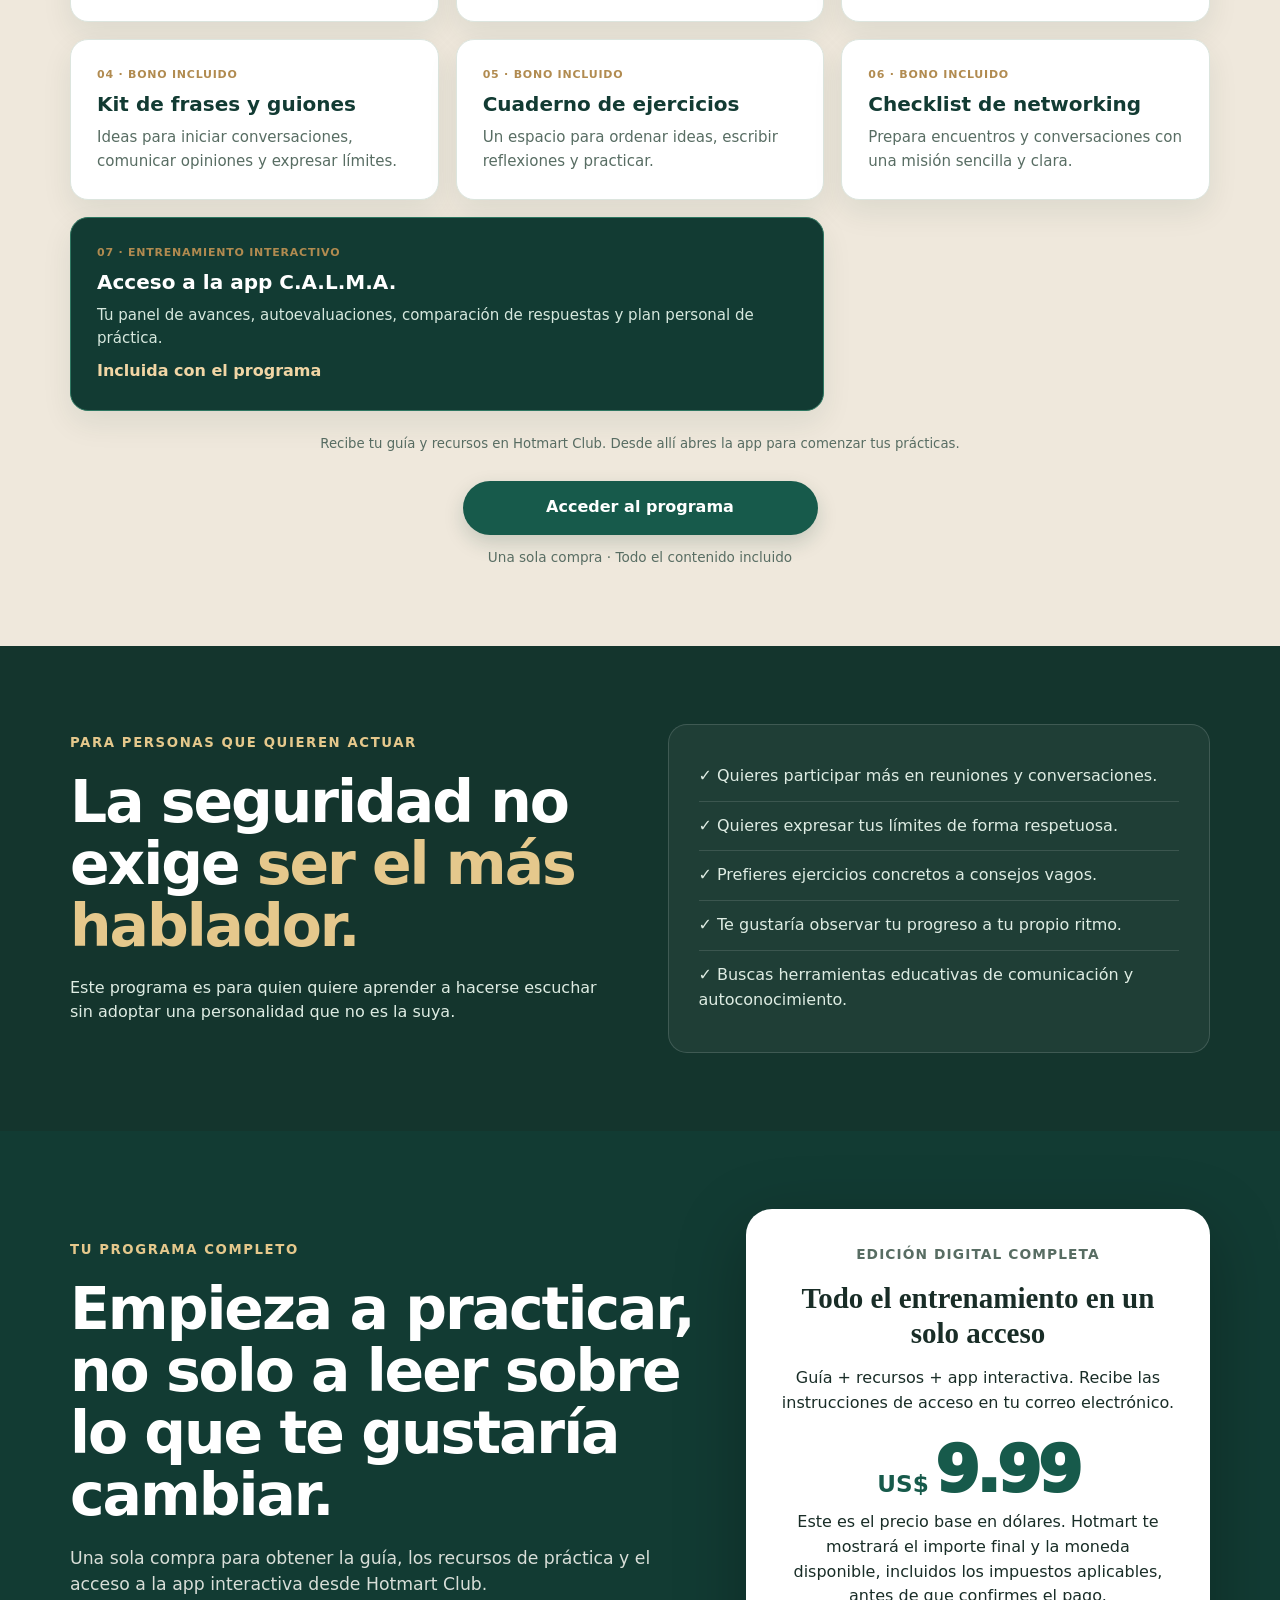
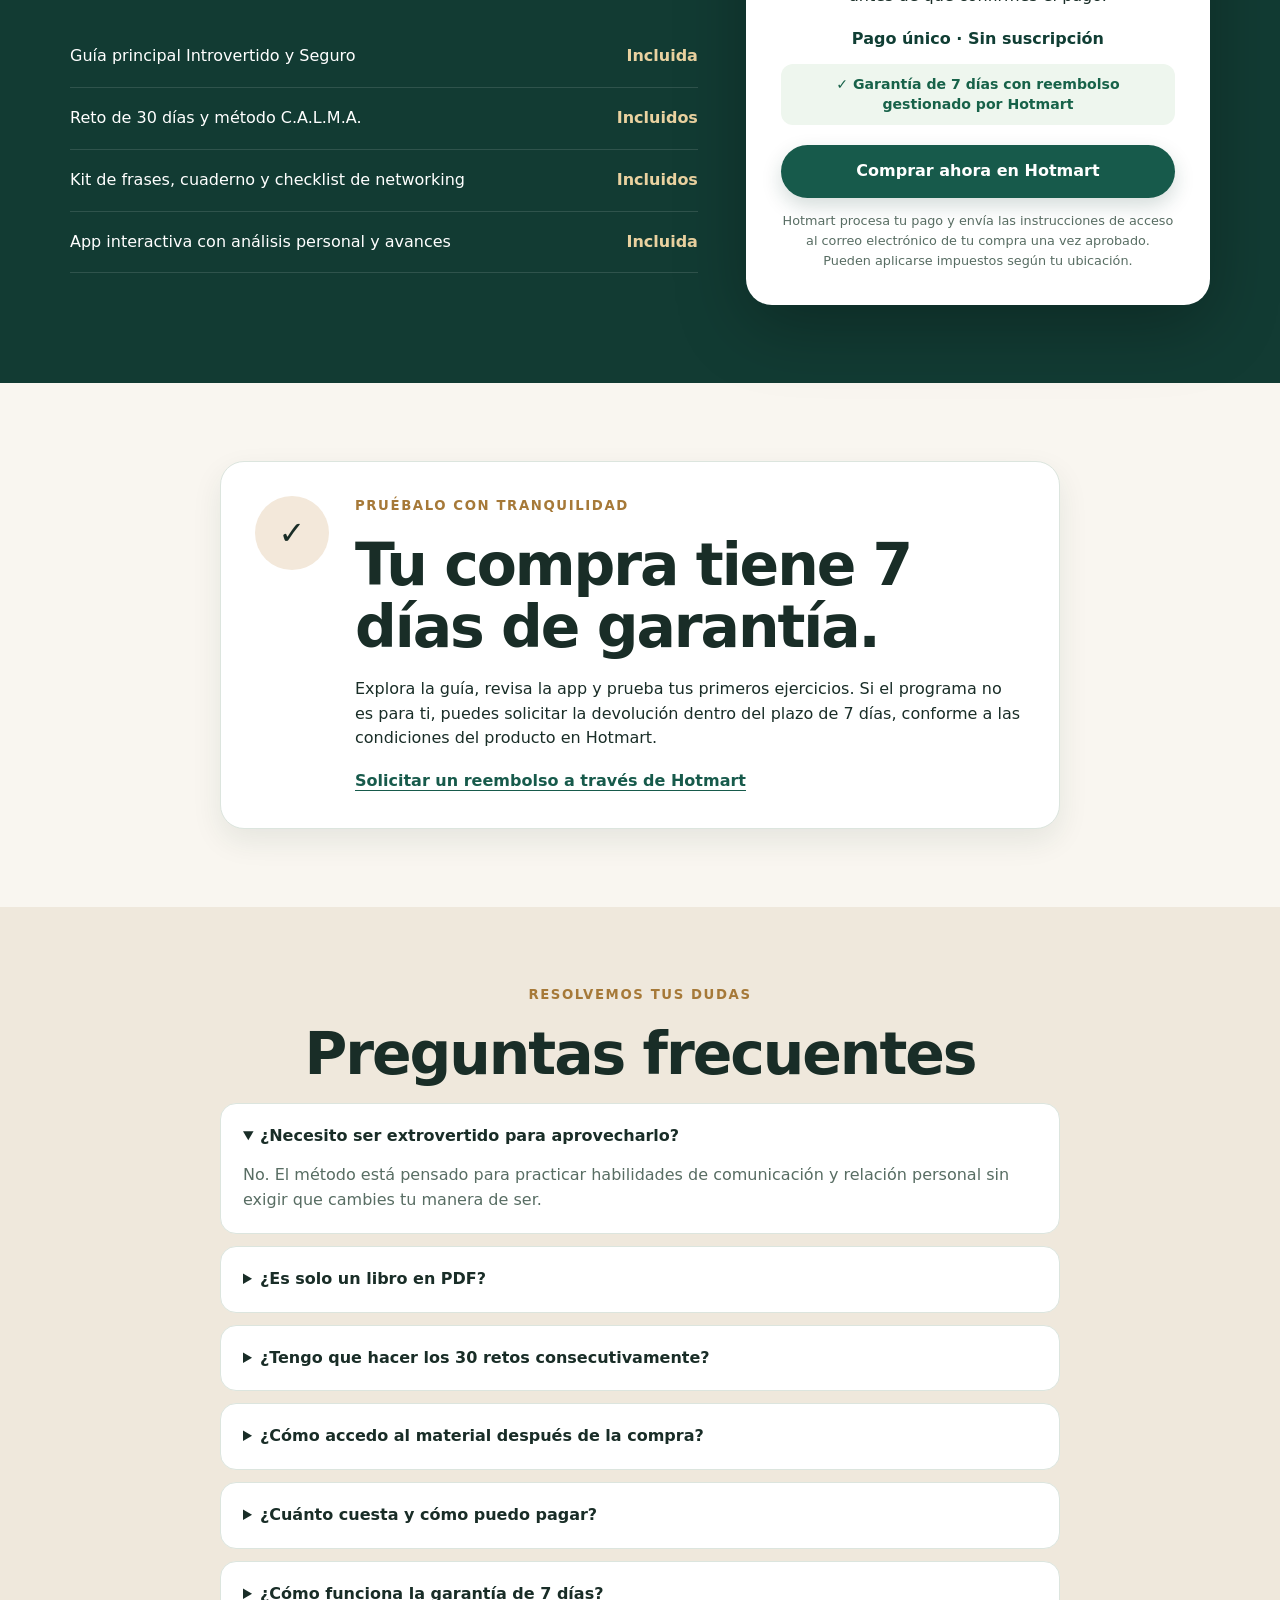
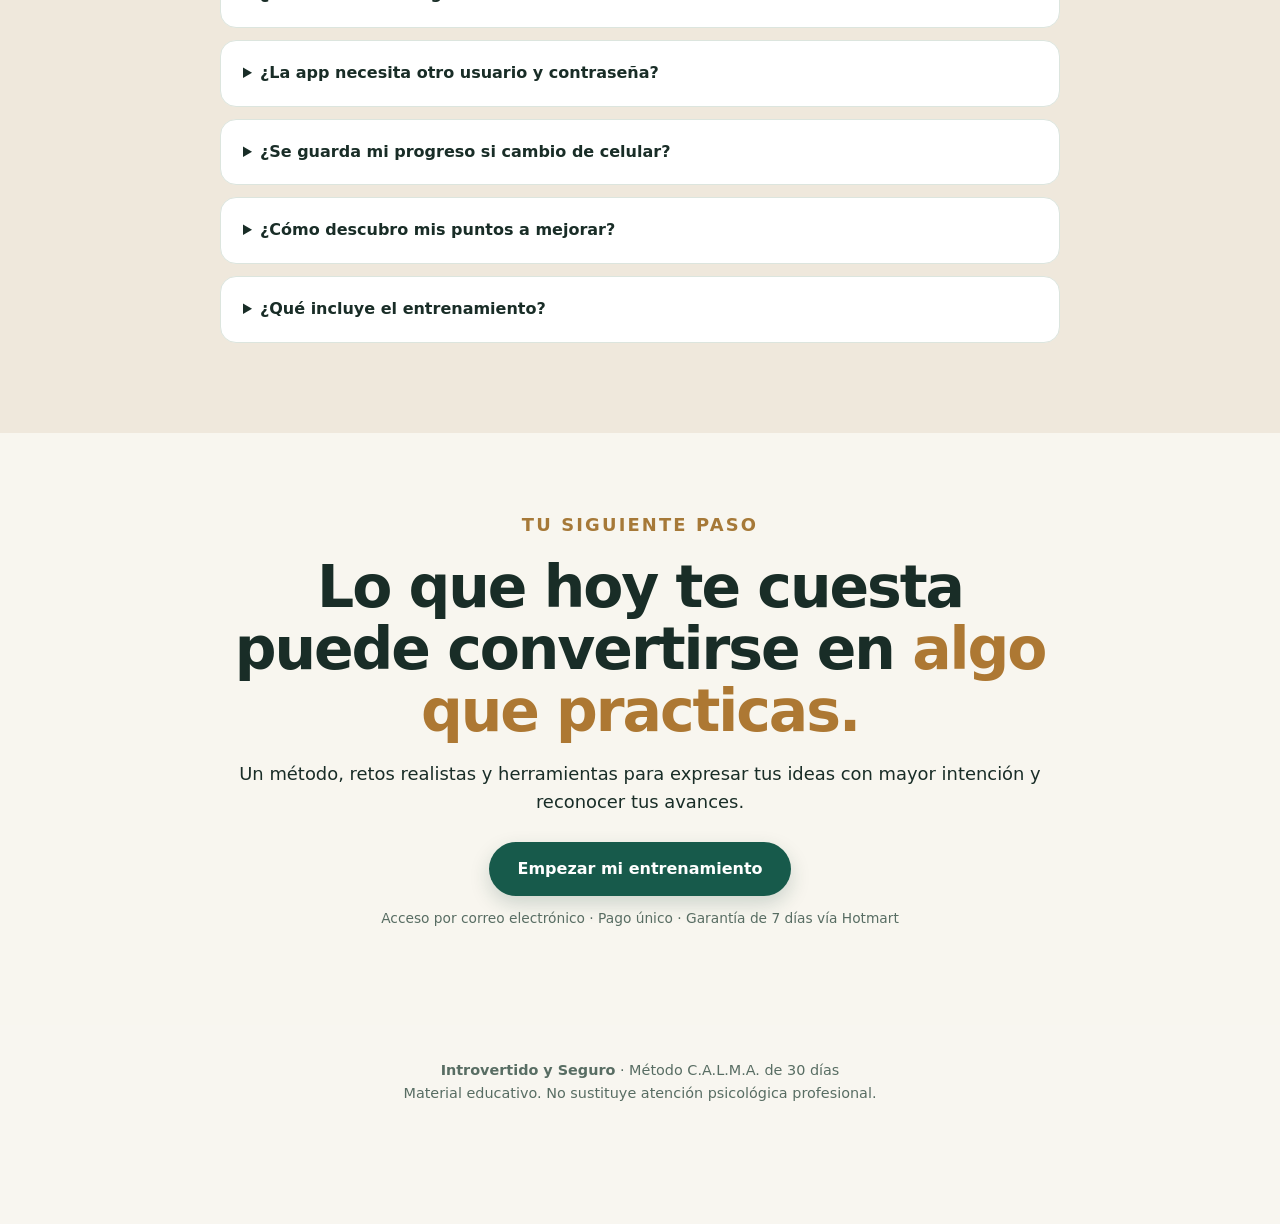
==== commit 04ce7c65: "CRO: restore previous hero CTA label Ver precio en mi moneda" ====
--- a/index.html
+++ b/index.html
@@ -35,7 +35,7 @@
             <span>Guía ilustrada de 69 páginas + recursos prácticos + seguimiento personal en una app</span>
           </div>
           <div class="hero-cta-row">
-            <a class="btn btn-hotmart" data-hotmart href="https://pay.hotmart.com/F108322703A?checkoutMode=10">Comprar ahora</a>
+            <a class="btn btn-hotmart" data-hotmart href="https://pay.hotmart.com/F108322703A?checkoutMode=10">Ver precio en mi moneda</a>
             <a class="text-link" href="#app-interactiva">Ver la demo real · 69 segundos <span aria-hidden="true">→</span></a>
           </div>
           <p class="hero-price-note">Hotmart mostrará el importe final en tu moneda local antes de confirmar el pago.</p>
--- a/styles.css
+++ b/styles.css
@@ -522,3 +522,6 @@
     text-align:center;
   }
 }
+
+.hero-price-note{width:100%;max-width:510px;margin:14px auto 12px;text-align:center;color:var(--muted);font-size:.88rem;line-height:1.55}
+@media(max-width:760px){.hero-price-note{max-width:100%;margin:12px auto 10px;padding:0 8px;font-size:.85rem;line-height:1.5}}
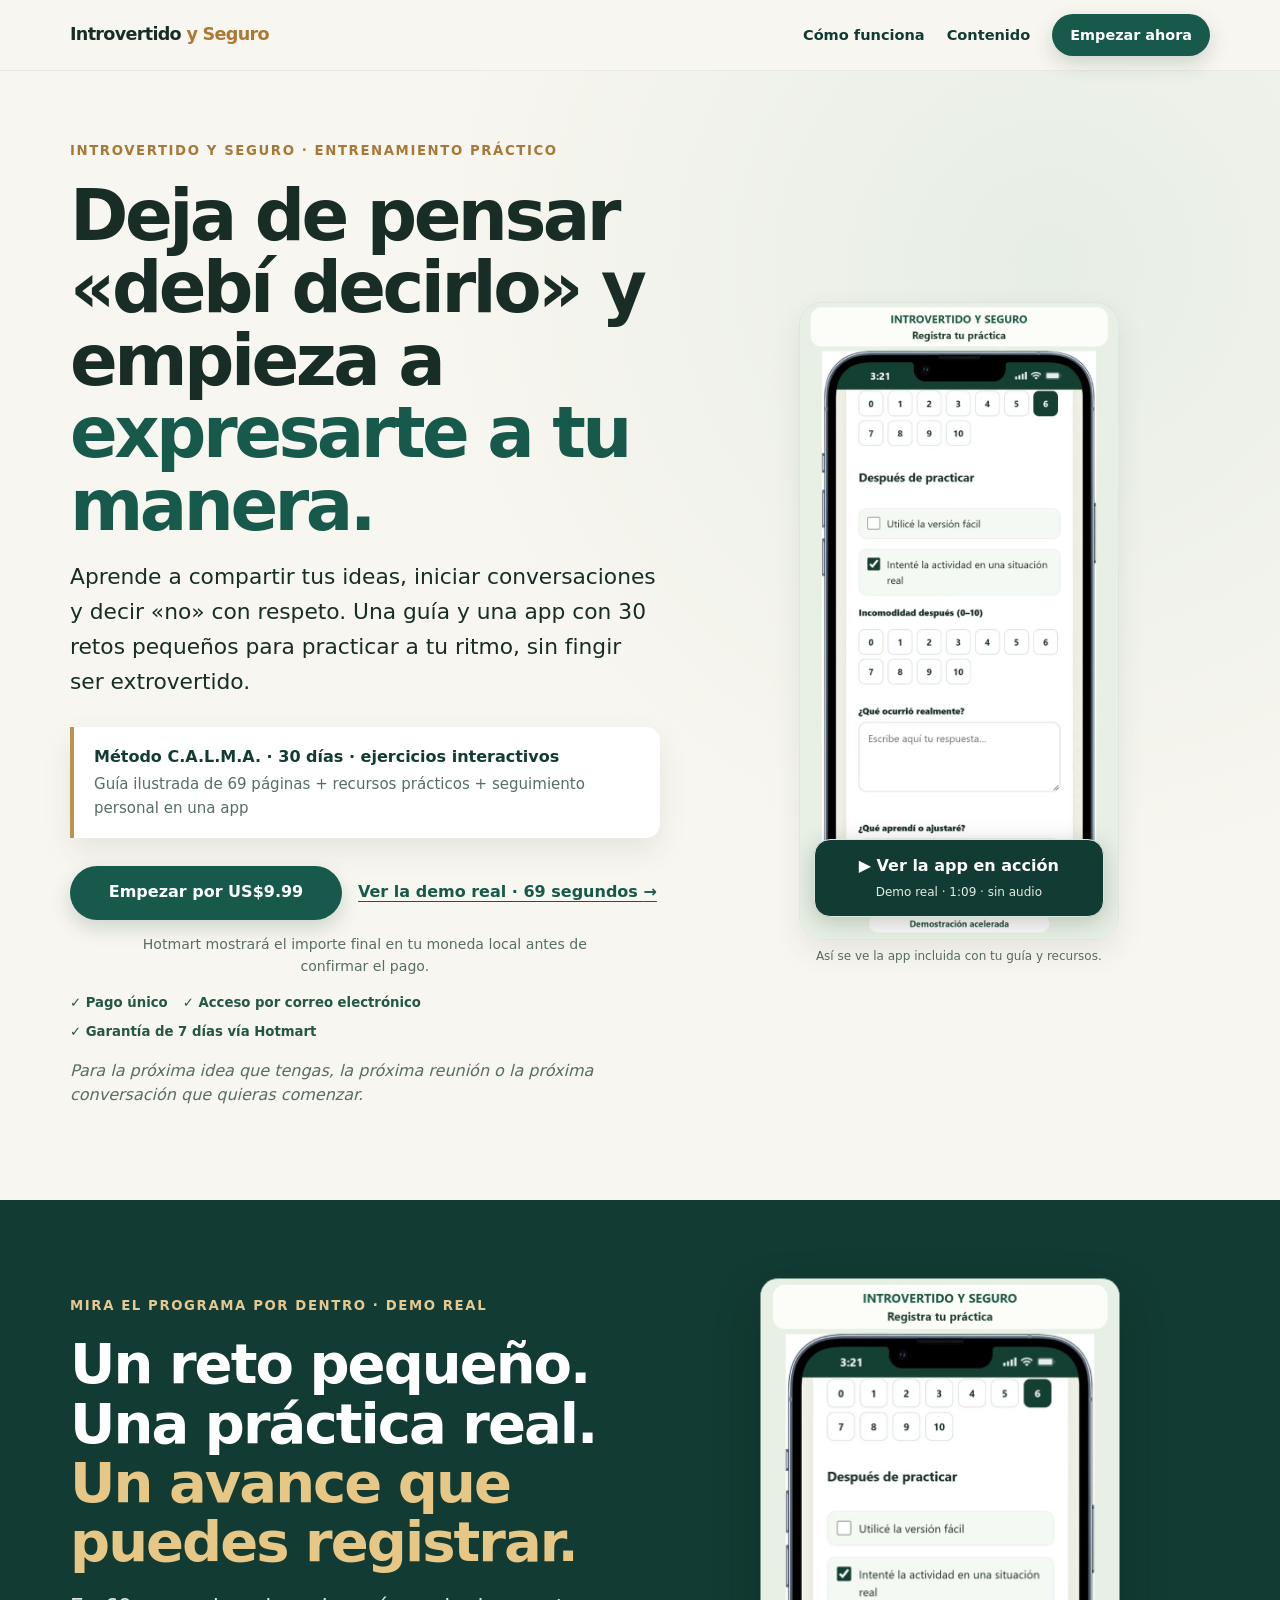
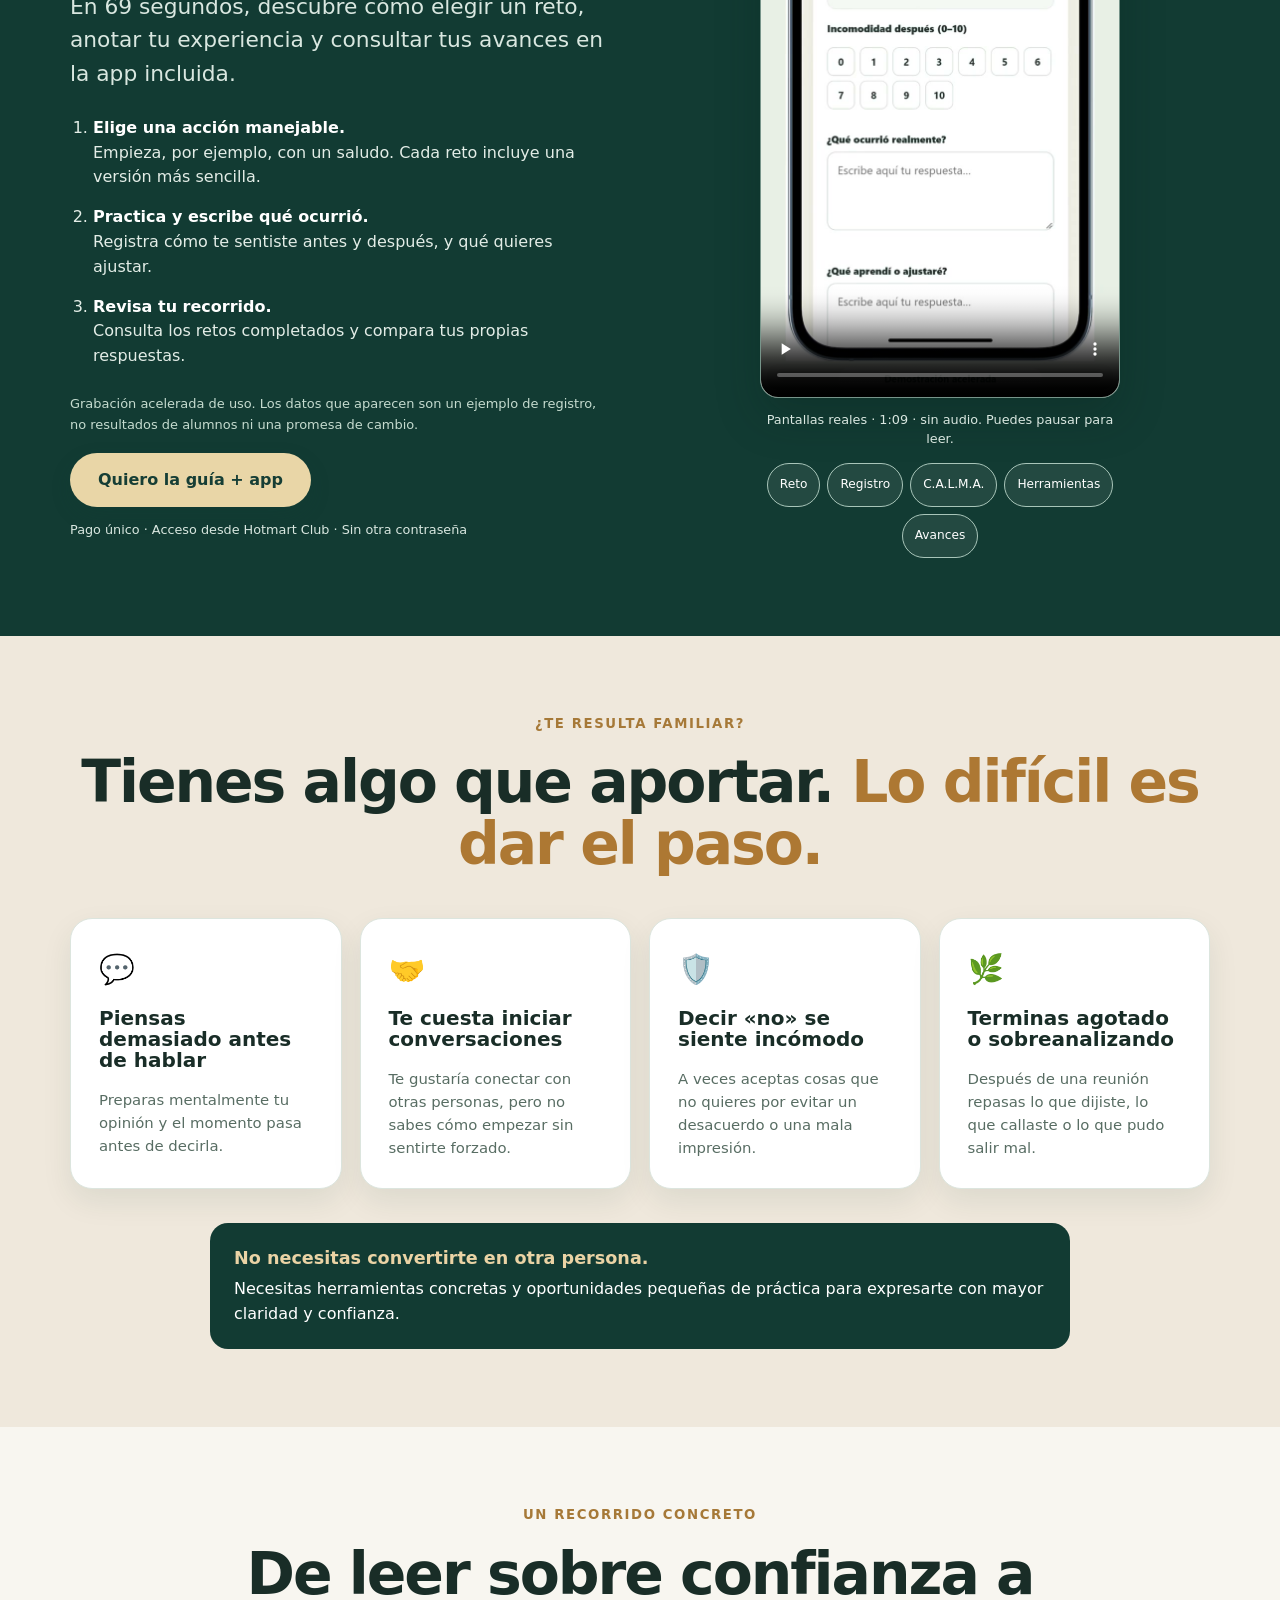
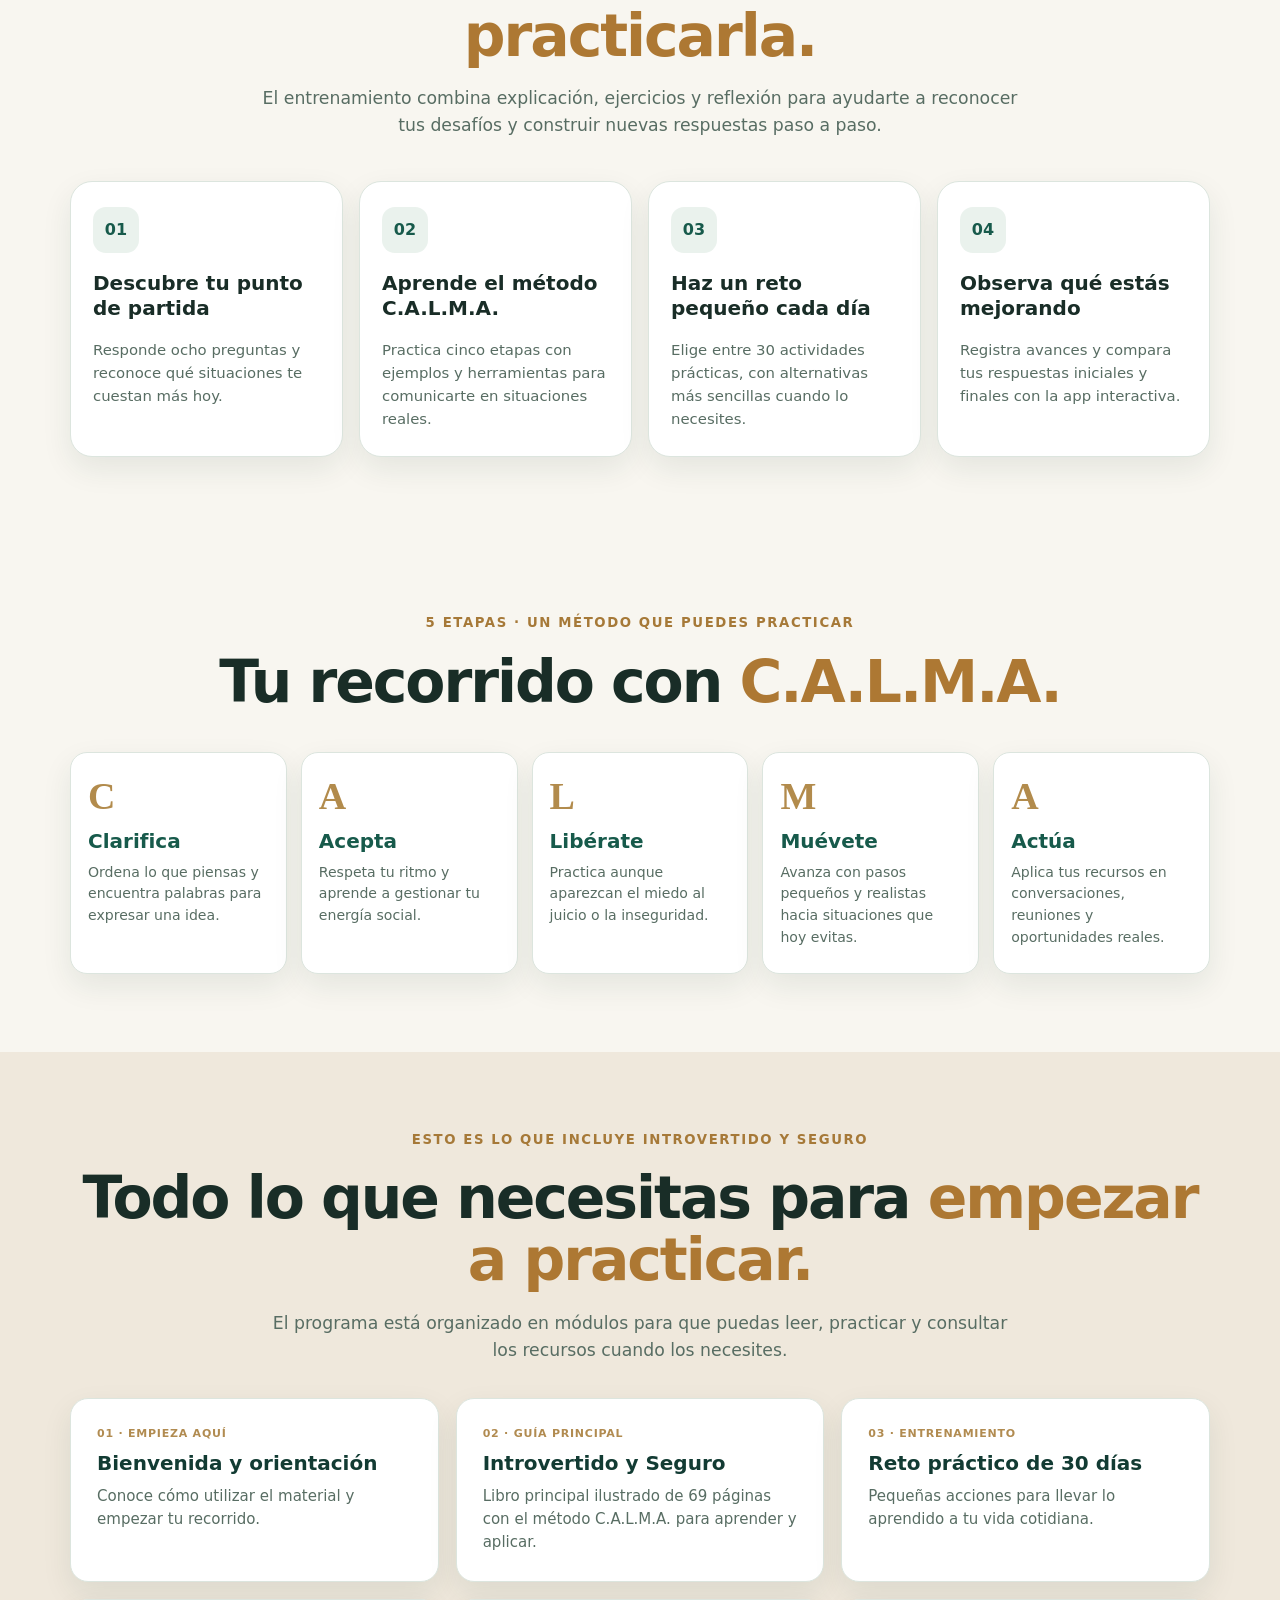
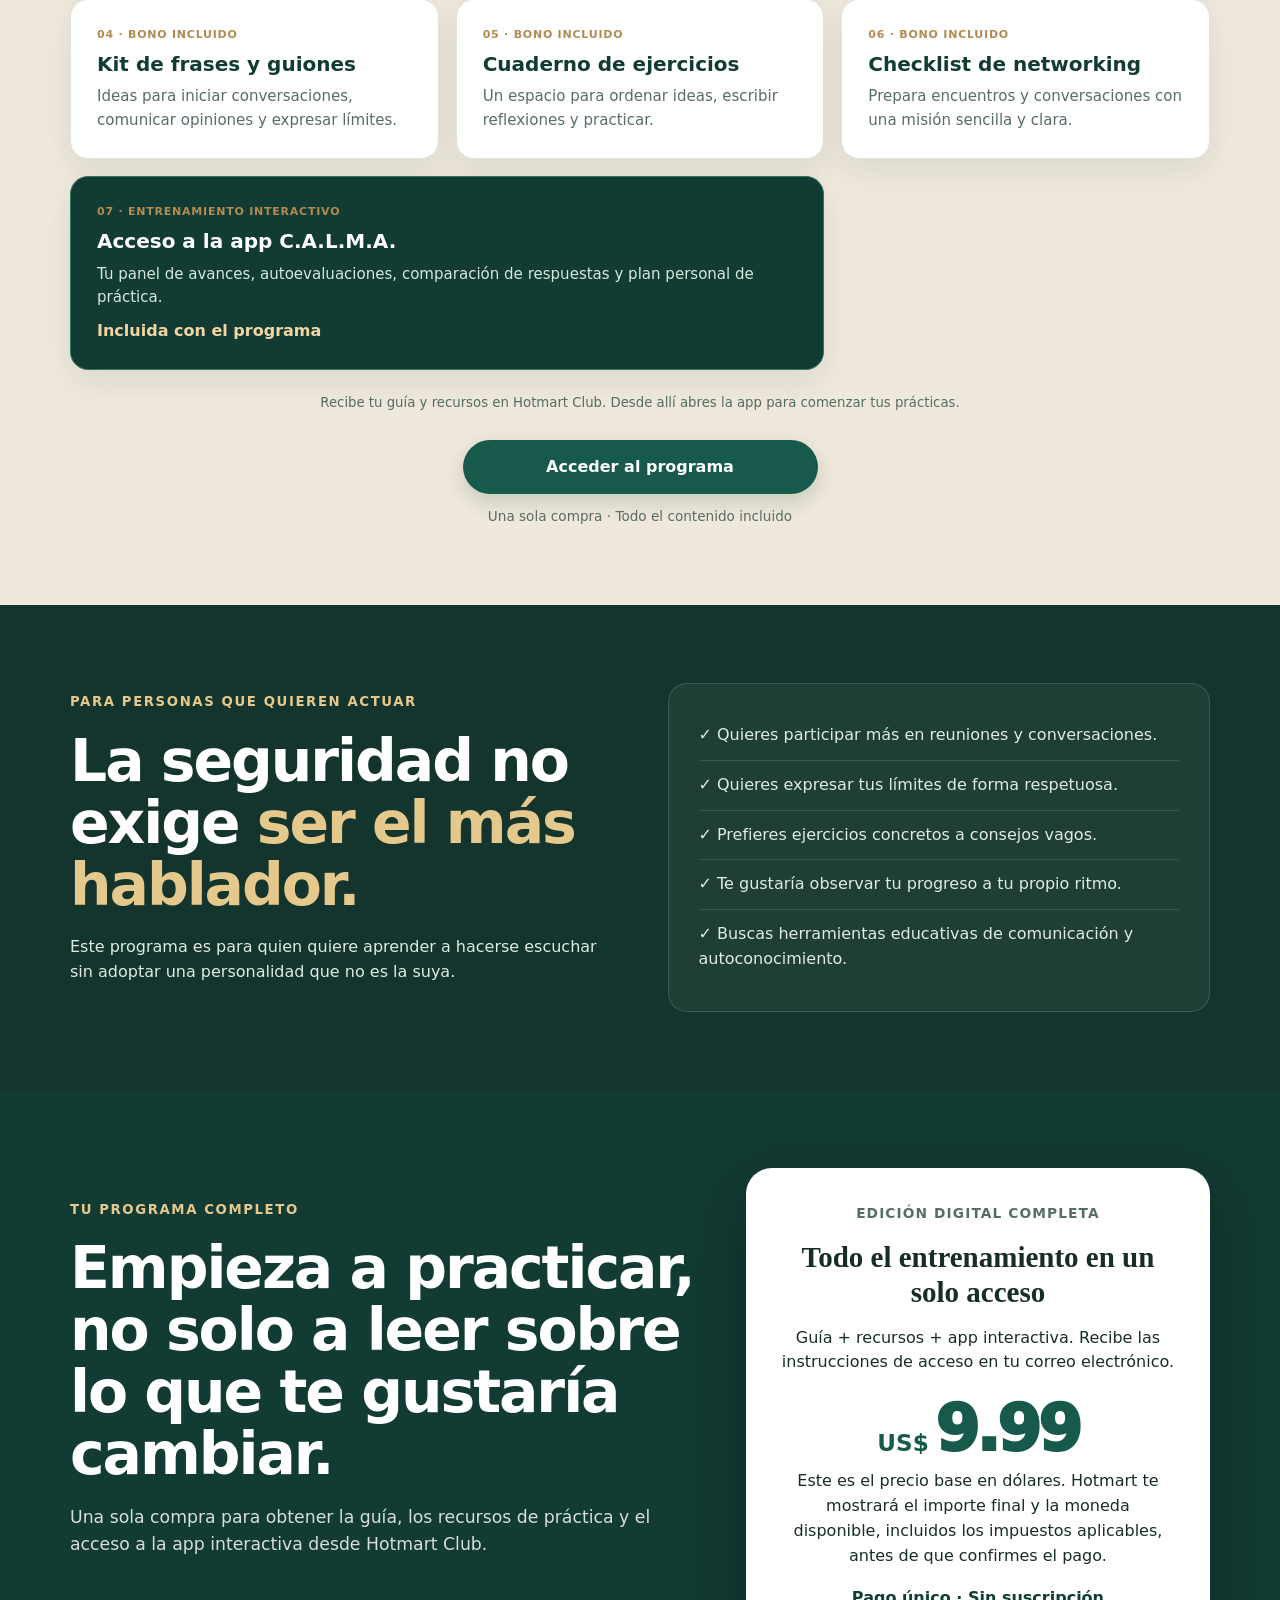
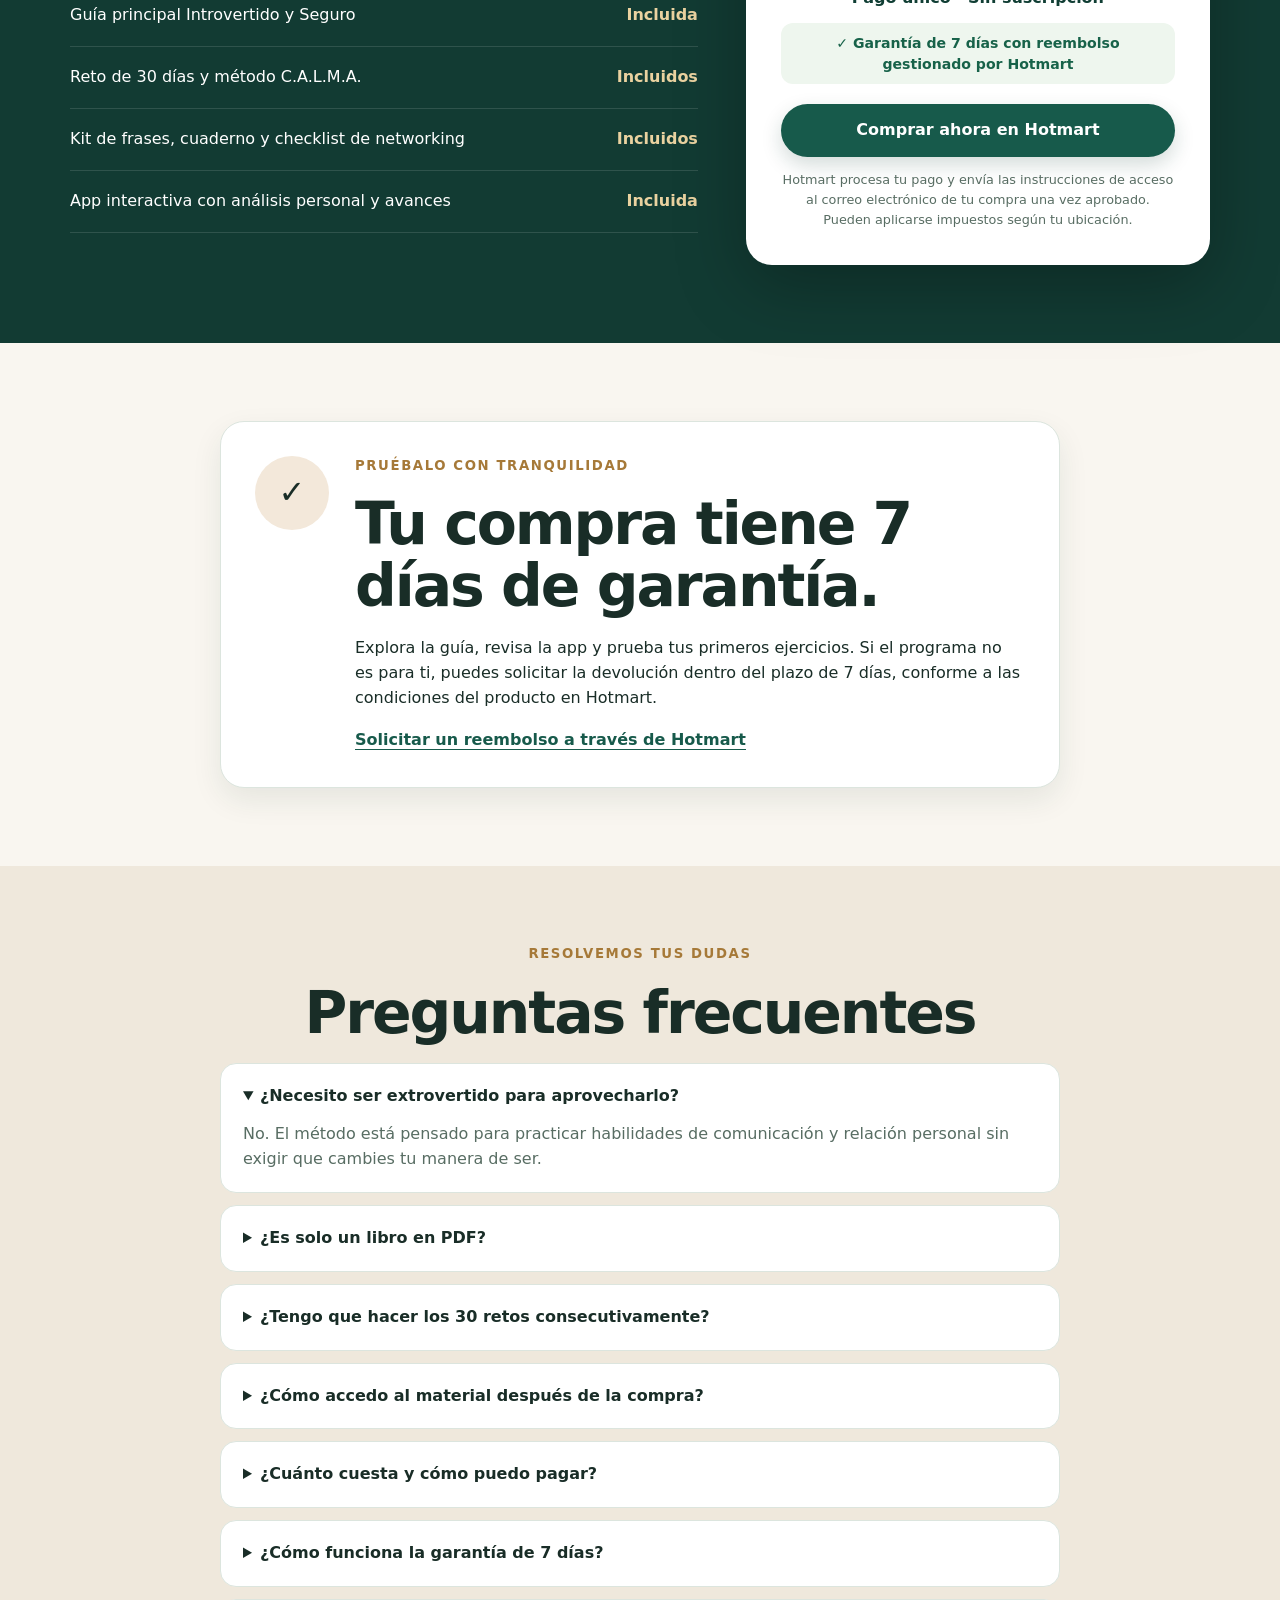
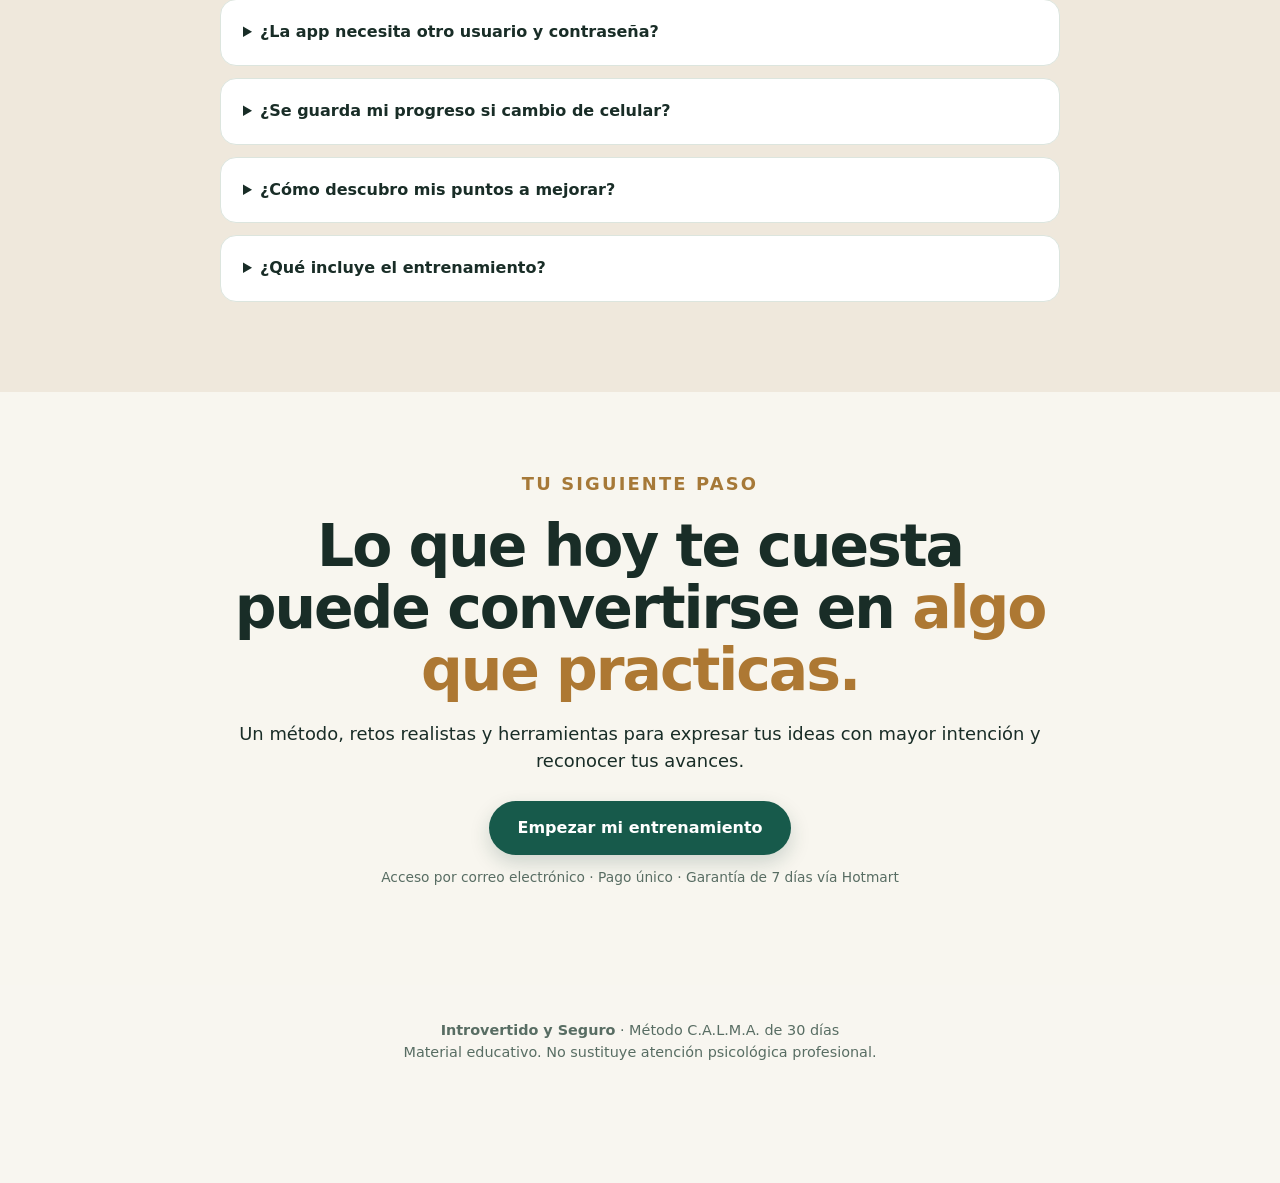
==== commit a9e787c8: "Restore original first hero CTA: Empezar por US$9.99" ====
--- a/index.html
+++ b/index.html
@@ -35,7 +35,7 @@
             <span>Guía ilustrada de 69 páginas + recursos prácticos + seguimiento personal en una app</span>
           </div>
           <div class="hero-cta-row">
-            <a class="btn btn-hotmart" data-hotmart href="https://pay.hotmart.com/F108322703A?checkoutMode=10">Ver precio en mi moneda</a>
+            <a class="btn btn-hotmart" data-hotmart href="https://pay.hotmart.com/F108322703A?checkoutMode=10">Empezar por US$9.99</a>
             <a class="text-link" href="#app-interactiva">Ver la demo real · 69 segundos <span aria-hidden="true">→</span></a>
           </div>
           <p class="hero-price-note">Hotmart mostrará el importe final en tu moneda local antes de confirmar el pago.</p>
